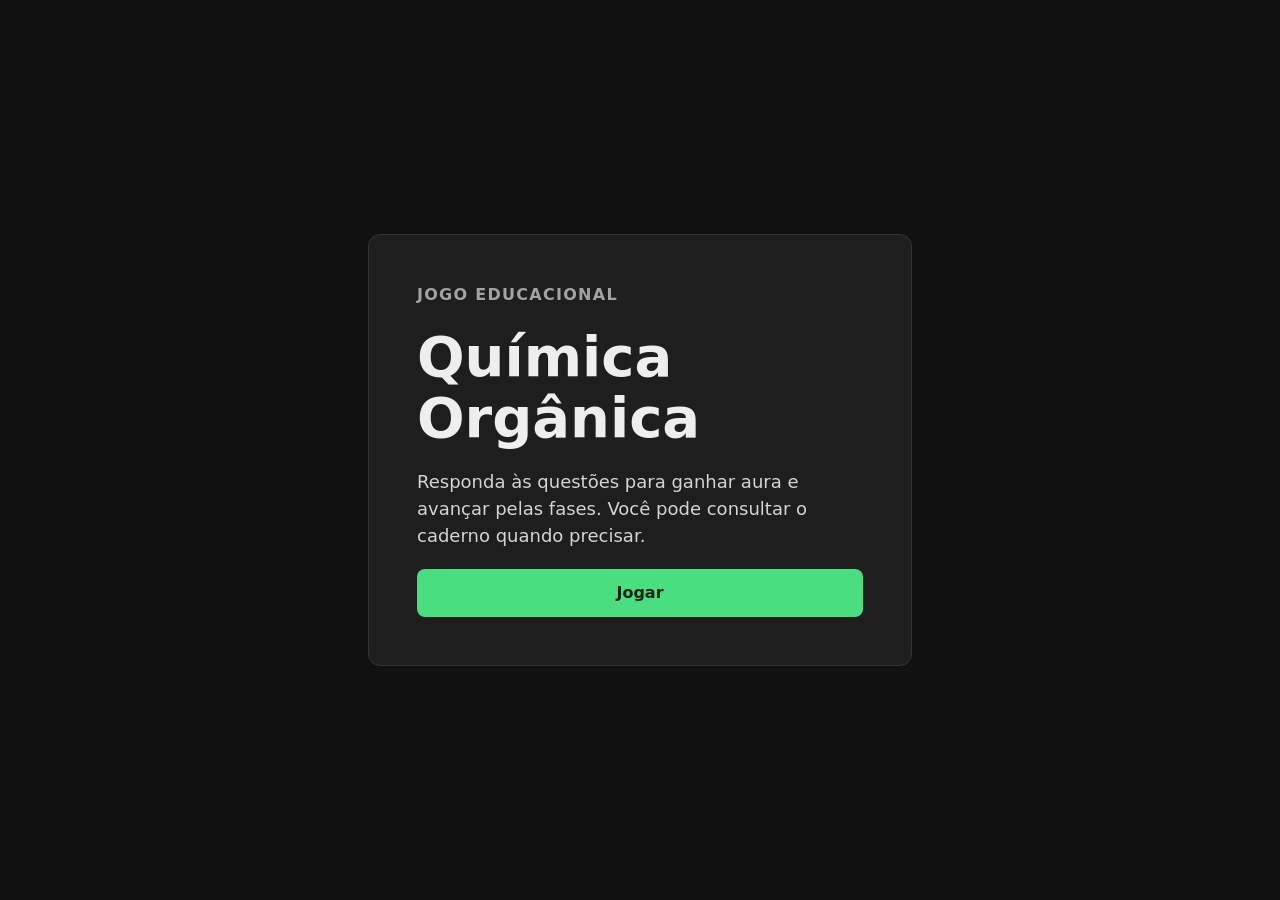
==== index.html @ e0b1f420 "base do jogo concluida" ====
<!doctype html>
<html lang="pt-BR">
  <head>
    <meta charset="UTF-8" />
    <meta name="viewport" content="width=device-width, initial-scale=1, viewport-fit=cover" />
    <meta name="theme-color" content="#111111" />
    <title>Química Orgânica</title>
    <link rel="icon" href="data:," />
    <link rel="stylesheet" href="css/reset.css" />
    <link rel="stylesheet" href="css/base.css" />
    <link rel="stylesheet" href="css/game.css" />
    <link rel="stylesheet" href="css/responsive.css" />
  </head>
  <body>
    <main id="app" class="app-shell">
      <section class="start-card" aria-labelledby="app-title">
        <p class="eyebrow">Jogo educacional</p>
        <h1 id="app-title">Química Orgânica</h1>
        <p class="status" role="status">Carregando</p>
        <button class="button button-primary" type="button" data-action="start">
          Iniciar
        </button>
      </section>
    </main>
    <script type="module" src="js/main.js"></script>
  </body>
</html>
---- css/base.css ----
:root {
  color-scheme: dark;
  font-family: Inter, ui-sans-serif, system-ui, -apple-system, BlinkMacSystemFont, "Segoe UI", sans-serif;
  font-size: 16px;
  line-height: 1.5;
  background: #111111;
  color: #eeeeee;
}

body {
  min-width: 320px;
  min-height: 100vh;
  min-height: 100dvh;
  background: #111111;
}

button,
input {
  min-height: 44px;
}

input {
  font-size: 16px;
}

button {
  cursor: pointer;
  touch-action: manipulation;
}

button:focus-visible {
  outline: 3px solid #4ade80;
  outline-offset: 3px;
}

#app {
  width: 100%;
  min-width: 0;
  overflow-wrap: anywhere;
}
---- css/game.css ----
.app-shell {
  display: grid;
  width: 100%;
  min-width: 320px;
  min-height: 100vh;
  min-height: 100dvh;
  place-items: center;
  padding: max(1.5rem, env(safe-area-inset-top)) max(1rem, env(safe-area-inset-right)) max(1.5rem, env(safe-area-inset-bottom)) max(1rem, env(safe-area-inset-left));
  overflow-wrap: anywhere;
}

.start-card {
  display: grid;
  width: min(100%, 34rem);
  min-width: 0;
  gap: 1.25rem;
  padding: clamp(1.5rem, 6vw, 3rem);
  background: #1e1e1e;
  border: 1px solid #333333;
  border-radius: 0.75rem;
}

.eyebrow {
  color: #a3a3a3;
  font-size: clamp(0.875rem, 2vw, 1rem);
  font-weight: 600;
  letter-spacing: 0.08em;
  text-transform: uppercase;
}

h1 {
  font-size: clamp(2rem, 9vw, 3.5rem);
  line-height: 1.08;
}

.status {
  color: #d4d4d4;
  font-size: clamp(1rem, 3vw, 1.125rem);
}

.button {
  width: 100%;
  padding: 0.75rem 1rem;
  border-radius: 0.5rem;
  font-size: 1rem;
  font-weight: 700;
}

.button-primary {
  background: #4ade80;
  color: #102215;
}

.button-primary:hover {
  background: #86efac;
}

.button-primary:active {
  background: #22c55e;
}

.app-shell { opacity: 1; transition: opacity 150ms ease; }
.app-shell.is-transitioning { opacity: 0; }
.button-secondary { background: #343434; color: #eeeeee; }
.phase-summary { display: grid; gap: 0.75rem; margin: 0; }
.phase-summary div, .panel { padding: 1rem; background: #282828; border-radius: 0.5rem; }
.phase-summary dt { color: #a3a3a3; font-size: 0.875rem; }
.phase-summary dd { margin: 0.25rem 0 0; font-weight: 700; }
.game-header, .button-row { display: flex; gap: 0.75rem; align-items: center; justify-content: space-between; }
.timer { font-weight: 700; }
.game-grid { display: grid; gap: 0.75rem; }
.panel h2 { margin: 0; font-size: 1rem; }
.panel p { margin: 0.5rem 0 0; color: #d4d4d4; }
.button-row .button { flex: 1; }
.result-pass { color: #4ade80; }
.result-fail { color: #f87171; }
.result-card { width: min(100%, 38rem); }
.result-comparison { display: grid; gap: 0.625rem; }
.result-comparison p { margin: 0; }
.result-aura-values { display: flex; flex-wrap: wrap; justify-content: space-between; gap: 0.5rem 1rem; color: #d4d4d4; font-size: 0.875rem; }
.aura-meter { position: relative; height: 1rem; overflow: hidden; border: 1px solid #525252; border-radius: 999px; background: #111111; }
.aura-meter-fill { display: block; height: 100%; border-radius: inherit; background: #4ade80; transition: width 250ms ease; }
.aura-meter-fill.is-failing { background: #f87171; }
.aura-meter-cutoff { position: absolute; top: -0.25rem; bottom: -0.25rem; width: 3px; background: #eeeeee; box-shadow: 0 0 0 1px #111111; }
.result-breakdown { display: grid; gap: 0.625rem; margin: 0; }
.result-breakdown div { display: flex; min-width: 0; align-items: baseline; justify-content: space-between; gap: 1rem; padding-bottom: 0.5rem; border-bottom: 1px solid #383838; }
.result-breakdown dt { color: #d4d4d4; }
.result-breakdown dd { margin: 0; font-weight: 700; text-align: right; font-variant-numeric: tabular-nums; }
.result-breakdown .result-total { padding-top: 0.5rem; border-bottom: 0; font-size: 1.125rem; }
.aura-equation { margin: 0; padding: 0.75rem 1rem; border-radius: 0.5rem; background: #282828; color: #d4d4d4; text-align: center; font-family: ui-monospace, SFMono-Regular, Menlo, Monaco, Consolas, monospace; font-variant-numeric: tabular-nums; }
.debug-controls { position: fixed; top: max(0.75rem, env(safe-area-inset-top)); right: max(0.75rem, env(safe-area-inset-right)); z-index: 20; display: grid; gap: 0.75rem; width: min(22rem, calc(100vw - 1.5rem)); max-height: min(80vh, 36rem); max-height: min(80dvh, 36rem); padding: 1rem; overflow: auto; background: #1e1e1e; border: 1px solid #555; border-radius: 0.5rem; box-shadow: 0 0.75rem 2rem rgb(0 0 0 / 45%); }
.debug-controls[hidden] { display: none; }
.debug-controls h2 { margin: 0; font-size: 1rem; }
.debug-values { display: grid; gap: 0.5rem; margin: 0; }
.debug-values div { display: grid; gap: 0.125rem; min-width: 0; }
.debug-values dt { color: #a3a3a3; font-size: 0.75rem; }
.debug-values dd { min-width: 0; margin: 0; overflow-wrap: anywhere; font-family: ui-monospace, SFMono-Regular, Menlo, Monaco, Consolas, monospace; font-size: 0.875rem; }
.debug-actions { display: grid; gap: 0.5rem; }
.debug-controls button { min-height: 44px; padding: 0.5rem 0.75rem; background: #343434; border-radius: 0.25rem; color: #eee; font-size: 0.875rem; text-align: left; }
.debug-controls button:hover { background: #4a4a4a; }

.briefing-card {
  width: min(100%, 30rem);
  gap: clamp(1.25rem, 4vw, 2rem);
}

.briefing-phase {
  font-size: clamp(2.5rem, 10vw, 4.5rem);
}

.briefing-phase span {
  color: #a3a3a3;
  font-size: 0.45em;
  font-weight: 500;
}

.briefing-topic {
  color: #eeeeee;
  font-size: clamp(1.25rem, 4vw, 1.75rem);
  font-weight: 600;
}

.briefing-instructions {
  color: #d4d4d4;
  font-size: 0.9375rem;
}

.briefing-meta {
  display: grid;
  gap: 0.875rem;
  margin: 0;
  color: #d4d4d4;
  font-size: 0.875rem;
}

.briefing-meta div {
  display: flex;
  justify-content: space-between;
  gap: 1rem;
  padding-top: 0.875rem;
  border-top: 1px solid #383838;
}

.briefing-meta dt {
  color: #a3a3a3;
}

.briefing-meta dd {
  margin: 0;
  font-weight: 700;
  text-align: right;
}

.game-body {
  overflow: hidden;
}

.app-shell.game-active {
  display: block;
  width: 100%;
  min-height: 0;
  padding: 0;
}

.game-shell {
  position: relative;
  display: grid;
  grid-template-rows: auto minmax(0, 1fr) auto;
  width: 100%;
  min-width: 0;
  min-height: 0;
  height: 100vh;
  height: 100dvh;
  height: min(100dvh, var(--game-viewport-height, 100vh));
  overflow: hidden;
  background: #111111;
}

.game-hud {
  position: relative;
  z-index: 1;
  display: flex;
  align-items: center;
  justify-content: space-between;
  min-height: 3.5rem;
  padding: max(0.75rem, env(safe-area-inset-top)) max(1rem, env(safe-area-inset-right)) 0.75rem max(1rem, env(safe-area-inset-left));
  background: #1e1e1e;
  border-bottom: 1px solid #333333;
}

.hud-value {
  display: flex;
  min-width: 0;
  gap: 0.5rem;
  margin: 0;
  color: #a3a3a3;
  font-size: 0.875rem;
}

.hud-value output {
  min-width: 4ch;
  color: #eeeeee;
  font-family: ui-monospace, SFMono-Regular, Menlo, Monaco, Consolas, monospace;
  font-variant-numeric: tabular-nums;
  display: inline-block;
  font-weight: 700;
}

.question-area {
  min-height: 0;
  min-width: 0;
  overflow: auto;
  padding: clamp(1rem, 4vw, 2.5rem);
  overscroll-behavior: contain;
}

.question-placeholder {
  margin: 0;
  color: #737373;
}

.notebook-panel {
  position: absolute;
  right: max(1rem, env(safe-area-inset-right));
  bottom: calc(4.75rem + env(safe-area-inset-bottom));
  left: max(1rem, env(safe-area-inset-left));
  z-index: 2;
  min-width: 0;
  padding: 1rem;
  background: #282828;
  border: 1px solid #444444;
  border-radius: 0.5rem;
}

.notebook-panel p {
  margin: 0;
}

.game-footer {
  position: relative;
  z-index: 3;
  display: grid;
  grid-template-columns: minmax(44px, auto) minmax(0, 1fr) minmax(44px, auto);
  gap: 0.5rem;
  padding: 0.625rem max(0.75rem, env(safe-area-inset-right)) calc(0.625rem + env(safe-area-inset-bottom)) max(0.75rem, env(safe-area-inset-left));
  background: #1e1e1e;
  border-top: 1px solid #333333;
}

.game-footer input,
.game-footer button {
  min-height: 44px;
  min-width: 0;
  border-radius: 0.5rem;
}

.game-footer input {
  min-width: 0;
  padding: 0.625rem 0.75rem;
  border: 1px solid #4a4a4a;
  background: #111111;
  color: #eeeeee;
  font-size: 16px;
}

.game-footer input:focus {
  border-color: #4ade80;
  outline: 2px solid #4ade80;
  outline-offset: -1px;
}

.game-footer button {
  padding: 0.625rem 0.75rem;
  color: #eeeeee;
  font-weight: 700;
}

.notebook-button { background: #343434; white-space: nowrap; }
.send-button { background: #4ade80; color: #102215 !important; white-space: nowrap; }

.sr-only {
  position: absolute;
  width: 1px;
  height: 1px;
  padding: 0;
  margin: -1px;
  overflow: hidden;
  clip: rect(0, 0, 0, 0);
  white-space: nowrap;
  border: 0;
}

.question-text {
  width: min(100%, 48rem);
  min-width: 0;
  max-width: 48rem;
  overflow-wrap: anywhere;
  padding: clamp(1rem, 3vw, 1.5rem);
  border: 2px solid #333333;
  border-radius: 0.75rem;
  background: #1e1e1e;
  font-size: clamp(1.125rem, 3vw, 1.5rem);
  transition: border-color 120ms ease;
}

.question-text.is-correct { border-color: #4ade80; }
.question-text.is-incorrect { border-color: #f87171; }
.answer-feedback { min-height: 1.5rem; margin: 0.75rem 0 0; color: #eeeeee; }
.game-footer button:disabled, .game-footer input:disabled { cursor: default; opacity: 0.65; }

.game-body { overflow-x: hidden; }
.game-hud { z-index: 4; }
.game-footer { z-index: 4; }
.notebook-backdrop {
  position: absolute;
  inset: 0;
  z-index: 1;
  min-height: 0;
  padding: 0;
  background: rgb(0 0 0 / 55%);
  border-radius: 0;
}
.notebook-panel {
  top: 0;
  right: 0;
  bottom: 0;
  left: auto;
  z-index: 2;
  display: grid;
  grid-template-rows: auto minmax(0, 1fr);
  width: 45vw;
  max-width: calc(100% - 2rem);
  padding: 0;
  overflow: auto;
  border: 0;
  border-left: 1px solid #444444;
  border-radius: 0;
  background: #1e1e1e;
  box-shadow: -0.75rem 0 2rem rgb(0 0 0 / 30%);
  animation: notebook-slide-right 180ms ease-out;
}
.notebook-panel[hidden], .notebook-backdrop[hidden] { display: none; }
.notebook-close {
  min-height: 52px;
  padding: 0.75rem 1rem;
  background: #343434;
  border-bottom: 1px solid #444444;
  color: #eeeeee;
  font-weight: 700;
  text-align: left;
}
.notebook-content { padding: clamp(1rem, 3vw, 2rem); }
.notebook-content h2 { margin: 0 0 1rem; font-size: clamp(1.25rem, 3vw, 1.75rem); }
.notebook-content p { margin: 0 0 1rem; color: #d4d4d4; }
@keyframes notebook-slide-right { from { transform: translateX(100%); } to { transform: translateX(0); } }

.game-hud.is-time-warning .hud-value:first-child output {
  color: #f87171;
  animation: timer-warning-pulse 900ms ease-in-out infinite;
}

.hud-value.aura-gain output { animation: aura-gain-pulse 420ms ease-out; }
.hud-value.aura-loss output { animation: aura-loss-pulse 420ms ease-out; }

@keyframes timer-warning-pulse {
  50% { opacity: 0.45; }
}

@keyframes aura-gain-pulse {
  50% { color: #4ade80; transform: scale(1.18); }
}

@keyframes aura-loss-pulse {
  50% { color: #f87171; transform: scale(0.86); }
}
---- css/responsive.css ----
@media (max-width: 359px) {
  .app-shell {
    padding-inline: 0.75rem;
  }

  .start-card {
    gap: 1rem;
    padding: 1.25rem;
  }
}

@media (max-width: 359px) {
  .button-row { flex-direction: column; }
  .button-row .button { width: 100%; }
}

@media (max-width: 599px) {
  .app-shell:has(.briefing-card) {
    align-items: start;
    padding-top: max(1.5rem, env(safe-area-inset-top));
    padding-bottom: calc(5.75rem + env(safe-area-inset-bottom));
  }

  .briefing-card {
    width: min(100%, 30rem);
  }

  .briefing-start {
    position: fixed;
    right: max(1rem, env(safe-area-inset-right));
    bottom: max(1rem, env(safe-area-inset-bottom));
    left: max(1rem, env(safe-area-inset-left));
    width: auto;
  }
}

@media (max-width: 599px) {
  .game-footer {
    gap: 0.375rem;
    padding-top: 0.5rem;
  }
}

@media (max-width: 359px) {
  .game-footer {
    grid-template-columns: minmax(44px, auto) minmax(0, 1fr) minmax(44px, auto);
    gap: 0.25rem;
    padding-right: max(0.5rem, env(safe-area-inset-right));
    padding-left: max(0.5rem, env(safe-area-inset-left));
  }

  .game-footer button {
    padding-inline: 0.5rem;
  }
}

@media (max-width: 900px) and (max-height: 600px) and (orientation: landscape) {
  .game-hud {
    min-height: 0;
    padding-top: max(0.25rem, env(safe-area-inset-top));
    padding-bottom: 0.25rem;
  }

  .hud-value {
    font-size: 0.75rem;
  }

  .game-footer {
    padding-top: 0.25rem;
    padding-bottom: calc(0.25rem + env(safe-area-inset-bottom));
  }

  .question-area {
    padding: 0.5rem max(0.75rem, env(safe-area-inset-right)) 0.5rem max(0.75rem, env(safe-area-inset-left));
  }

  .question-text {
    padding: 0.75rem;
    font-size: clamp(1rem, 2.5vw, 1.25rem);
  }
}

@media (max-width: 599px) {
  .notebook-panel {
    top: auto;
    right: 0;
    bottom: 0;
    left: 0;
    width: 100%;
    max-width: none;
    height: min(85%, 44rem);
    padding-bottom: env(safe-area-inset-bottom);
    border-top: 1px solid #444444;
    border-left: 0;
    border-radius: 0.75rem 0.75rem 0 0;
    animation: notebook-slide-up 180ms ease-out;
  }

  @keyframes notebook-slide-up { from { transform: translateY(100%); } to { transform: translateY(0); } }
}
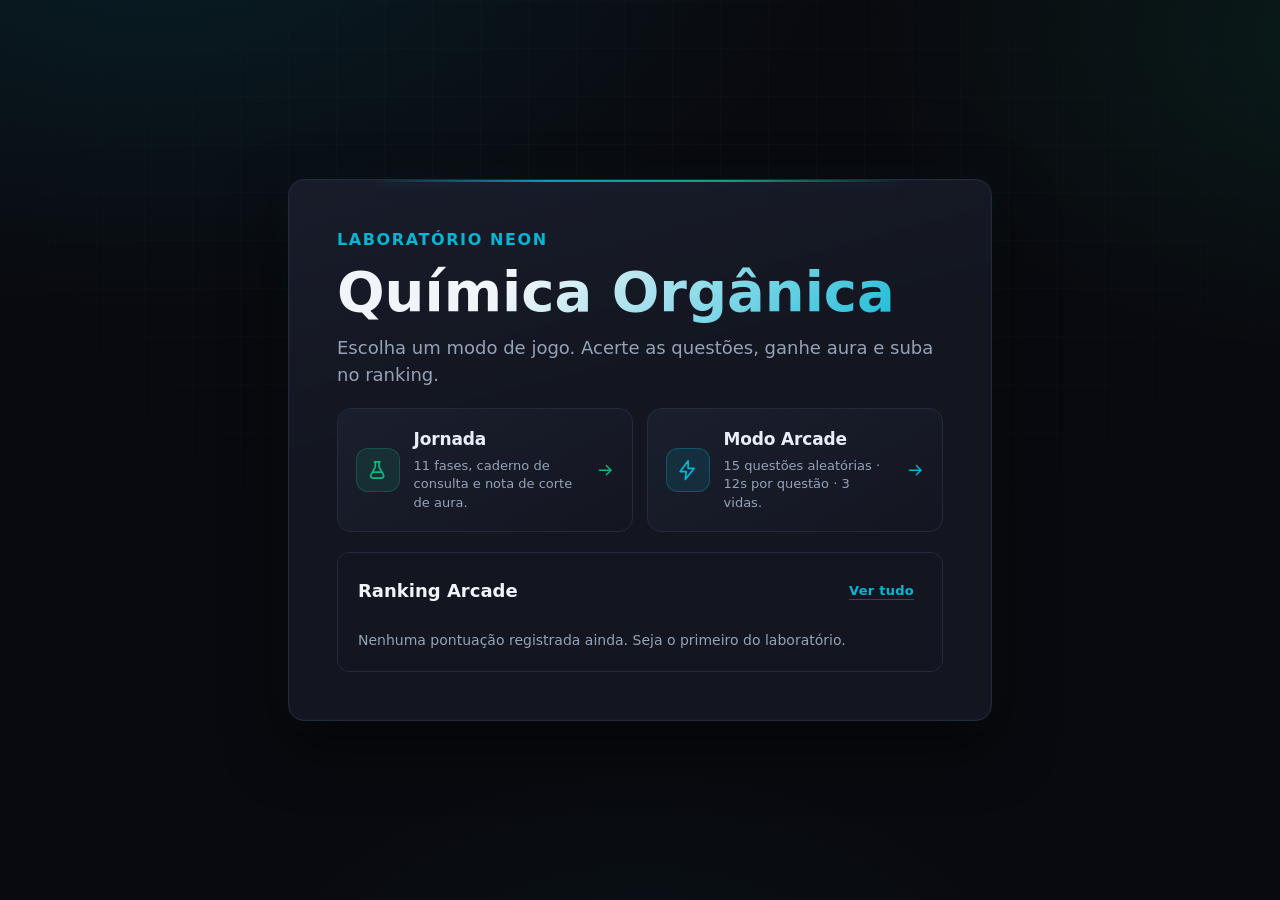
==== commit 0f605f52: "Adiciona Modo Arcade, ranking e novo visual Neon Lab" ====
--- a/index.html
+++ b/index.html
@@ -3,7 +3,8 @@
   <head>
     <meta charset="UTF-8" />
     <meta name="viewport" content="width=device-width, initial-scale=1, viewport-fit=cover" />
-    <meta name="theme-color" content="#111111" />
+    <meta name="theme-color" content="#090a0f" />
+    <meta name="description" content="Jogo educacional de Química Orgânica com jornada em 11 fases e modo arcade com ranking local." />
     <title>Química Orgânica</title>
     <link rel="icon" href="data:," />
     <link rel="stylesheet" href="css/reset.css" />
--- a/css/base.css
+++ b/css/base.css
@@ -1,17 +1,67 @@
 :root {
   color-scheme: dark;
-  font-family: Inter, ui-sans-serif, system-ui, -apple-system, BlinkMacSystemFont, "Segoe UI", sans-serif;
+  --bg-main: #090a0f;
+  --bg-deep: #06070b;
+  --bg-card: #131620;
+  --bg-card-raised: #1a1f2e;
+  --bg-card-hover: #232a3f;
+  --bg-input: #0d1018;
+  --border-color: #232a3d;
+  --border-strong: #313b59;
+  --text: #e8eef7;
+  --text-muted: #94a3b8;
+  --text-dim: #64748b;
+  --primary: #10b981;
+  --primary-hover: #34d399;
+  --primary-soft: rgba(16, 185, 129, 0.12);
+  --primary-glow: rgba(16, 185, 129, 0.28);
+  --accent-cyan: #06b6d4;
+  --accent-cyan-soft: rgba(6, 182, 212, 0.12);
+  --accent-cyan-glow: rgba(6, 182, 212, 0.3);
+  --danger: #f43f5e;
+  --danger-soft: rgba(244, 63, 94, 0.12);
+  --warning: #fbbf24;
+  --font-sans: Inter, "Segoe UI", ui-sans-serif, system-ui, -apple-system, BlinkMacSystemFont, sans-serif;
+  --font-mono: "JetBrains Mono", "Cascadia Code", ui-monospace, SFMono-Regular, Menlo, Consolas, monospace;
+
+  font-family: var(--font-sans);
   font-size: 16px;
   line-height: 1.5;
-  background: #111111;
-  color: #eeeeee;
+  background: var(--bg-main);
+  color: var(--text);
+  -webkit-font-smoothing: antialiased;
+  -moz-osx-font-smoothing: grayscale;
 }
 
 body {
   min-width: 320px;
   min-height: 100vh;
   min-height: 100dvh;
-  background: #111111;
+  background:
+    radial-gradient(1100px 620px at 12% -8%, rgba(6, 182, 212, 0.11), transparent 62%),
+    radial-gradient(900px 560px at 108% 4%, rgba(16, 185, 129, 0.1), transparent 58%),
+    radial-gradient(700px 500px at 50% 118%, rgba(6, 182, 212, 0.06), transparent 60%),
+    var(--bg-main);
+  color: var(--text);
+}
+
+body::before {
+  content: "";
+  position: fixed;
+  inset: 0;
+  z-index: 0;
+  pointer-events: none;
+  background-image:
+    linear-gradient(rgba(148, 163, 184, 0.035) 1px, transparent 1px),
+    linear-gradient(90deg, rgba(148, 163, 184, 0.035) 1px, transparent 1px);
+  background-size: 48px 48px;
+  mask-image: radial-gradient(ellipse 90% 70% at 50% 30%, #000 20%, transparent 78%);
+  -webkit-mask-image: radial-gradient(ellipse 90% 70% at 50% 30%, #000 20%, transparent 78%);
+}
+
+::selection {
+  background: rgba(16, 185, 129, 0.35);
+  color: #f8fafc;
 }
 
 button,
@@ -19,8 +69,14 @@
   min-height: 44px;
 }
 
+button {
+  background: transparent;
+  color: inherit;
+}
+
 input {
   font-size: 16px;
+  caret-color: var(--primary);
 }
 
 button {
@@ -28,13 +84,39 @@
   touch-action: manipulation;
 }
 
-button:focus-visible {
-  outline: 3px solid #4ade80;
+button:focus-visible,
+input:focus-visible {
+  outline: 3px solid var(--accent-cyan);
   outline-offset: 3px;
 }
 
+button:disabled {
+  cursor: not-allowed;
+}
+
 #app {
+  position: relative;
+  z-index: 1;
   width: 100%;
   min-width: 0;
   overflow-wrap: anywhere;
 }
+
+::-webkit-scrollbar {
+  width: 10px;
+  height: 10px;
+}
+
+::-webkit-scrollbar-track {
+  background: var(--bg-deep);
+}
+
+::-webkit-scrollbar-thumb {
+  background: #2a3248;
+  border: 2px solid var(--bg-deep);
+  border-radius: 999px;
+}
+
+::-webkit-scrollbar-thumb:hover {
+  background: #3a4566;
+}
--- a/css/game.css
+++ b/css/game.css
@@ -10,118 +10,174 @@
 }
 
 .start-card {
-  display: grid;
-  width: min(100%, 34rem);
+  position: relative;
+  display: grid;
+  width: min(100%, 36rem);
   min-width: 0;
   gap: 1.25rem;
   padding: clamp(1.5rem, 6vw, 3rem);
-  background: #1e1e1e;
-  border: 1px solid #333333;
-  border-radius: 0.75rem;
+  overflow: hidden;
+  background:
+    linear-gradient(165deg, rgba(26, 31, 46, 0.72), rgba(19, 22, 32, 0.96) 42%),
+    var(--bg-card);
+  border: 1px solid var(--border-color);
+  border-radius: 1rem;
+  box-shadow:
+    0 24px 60px rgba(0, 0, 0, 0.55),
+    0 0 0 1px rgba(148, 163, 184, 0.03) inset,
+    0 0 32px rgba(6, 182, 212, 0.06);
+}
+
+.start-card::before {
+  content: "";
+  position: absolute;
+  top: 0;
+  right: 12%;
+  left: 12%;
+  height: 2px;
+  background: linear-gradient(90deg, transparent, var(--accent-cyan), var(--primary), transparent);
+  box-shadow: 0 0 18px var(--accent-cyan-glow);
+  opacity: 0.85;
 }
 
 .eyebrow {
-  color: #a3a3a3;
+  color: var(--accent-cyan);
   font-size: clamp(0.875rem, 2vw, 1rem);
   font-weight: 600;
-  letter-spacing: 0.08em;
+  letter-spacing: 0.1em;
   text-transform: uppercase;
 }
 
 h1 {
   font-size: clamp(2rem, 9vw, 3.5rem);
   line-height: 1.08;
+  background: linear-gradient(135deg, #f1f5f9 30%, var(--accent-cyan) 100%);
+  -webkit-background-clip: text;
+  -webkit-text-fill-color: transparent;
 }
 
 .status {
-  color: #d4d4d4;
+  color: #94a3b8;
   font-size: clamp(1rem, 3vw, 1.125rem);
 }
 
 .button {
   width: 100%;
-  padding: 0.75rem 1rem;
-  border-radius: 0.5rem;
+  padding: 0.875rem 1rem;
+  border-radius: 0.625rem;
   font-size: 1rem;
   font-weight: 700;
+  transition: all 200ms ease;
 }
 
 .button-primary {
-  background: #4ade80;
-  color: #102215;
+  background: var(--primary);
+  color: #042f1e;
+  box-shadow: 0 0 15px var(--primary-glow);
 }
 
 .button-primary:hover {
-  background: #86efac;
+  background: var(--primary-hover);
+  box-shadow: 0 0 25px rgba(16, 185, 129, 0.4);
+  transform: translateY(-1px);
 }
 
 .button-primary:active {
-  background: #22c55e;
+  background: #059669;
+  transform: translateY(0);
+}
+
+.button:disabled {
+  opacity: 0.55;
+  box-shadow: none;
+  transform: none;
+  cursor: not-allowed;
 }
 
 .app-shell { opacity: 1; transition: opacity 150ms ease; }
 .app-shell.is-transitioning { opacity: 0; }
-.button-secondary { background: #343434; color: #eeeeee; }
+
+.button-secondary { 
+  background: var(--bg-card-raised); 
+  color: #f1f5f9; 
+  border: 1px solid var(--border-color);
+}
+.button-secondary:hover {
+  background: var(--bg-card-hover);
+  border-color: var(--border-strong);
+}
+
 .phase-summary { display: grid; gap: 0.75rem; margin: 0; }
-.phase-summary div, .panel { padding: 1rem; background: #282828; border-radius: 0.5rem; }
-.phase-summary dt { color: #a3a3a3; font-size: 0.875rem; }
-.phase-summary dd { margin: 0.25rem 0 0; font-weight: 700; }
+.phase-summary div, .panel { padding: 1.25rem; background: var(--bg-card); border: 1px solid var(--border-color); border-radius: 0.75rem; }
+.phase-summary dt { color: var(--accent-cyan); font-size: 0.875rem; font-weight: 600; }
+.phase-summary dd { margin: 0.35rem 0 0; font-weight: 700; font-size: 1.125rem; }
+
 .game-header, .button-row { display: flex; gap: 0.75rem; align-items: center; justify-content: space-between; }
-.timer { font-weight: 700; }
+.timer { font-weight: 700; font-family: ui-monospace, monospace; color: var(--accent-cyan); }
 .game-grid { display: grid; gap: 0.75rem; }
-.panel h2 { margin: 0; font-size: 1rem; }
-.panel p { margin: 0.5rem 0 0; color: #d4d4d4; }
+.panel h2 { margin: 0; font-size: 1.125rem; color: #f1f5f9; }
+.panel p { margin: 0.5rem 0 0; color: #94a3b8; }
 .button-row .button { flex: 1; }
-.result-pass { color: #4ade80; }
-.result-fail { color: #f87171; }
+
+.result-pass { color: var(--primary); text-shadow: 0 0 10px var(--primary-glow); }
+.result-fail { color: #f43f5e; }
 .result-card { width: min(100%, 38rem); }
 .result-comparison { display: grid; gap: 0.625rem; }
 .result-comparison p { margin: 0; }
-.result-aura-values { display: flex; flex-wrap: wrap; justify-content: space-between; gap: 0.5rem 1rem; color: #d4d4d4; font-size: 0.875rem; }
-.aura-meter { position: relative; height: 1rem; overflow: hidden; border: 1px solid #525252; border-radius: 999px; background: #111111; }
-.aura-meter-fill { display: block; height: 100%; border-radius: inherit; background: #4ade80; transition: width 250ms ease; }
-.aura-meter-fill.is-failing { background: #f87171; }
-.aura-meter-cutoff { position: absolute; top: -0.25rem; bottom: -0.25rem; width: 3px; background: #eeeeee; box-shadow: 0 0 0 1px #111111; }
+
+.result-aura-values { display: flex; flex-wrap: wrap; justify-content: space-between; gap: 0.5rem 1rem; color: #94a3b8; font-size: 0.875rem; }
+.aura-meter { position: relative; height: 1.25rem; overflow: hidden; border: 1px solid var(--border-color); border-radius: 999px; background: #090a0f; }
+.aura-meter-fill { display: block; height: 100%; border-radius: inherit; background: var(--primary); box-shadow: 0 0 10px var(--primary-glow); transition: width 250ms ease; }
+.aura-meter-fill.is-failing { background: #f43f5e; box-shadow: 0 0 10px rgba(244, 63, 94, 0.3); }
+.aura-meter-cutoff { position: absolute; top: -0.25rem; bottom: -0.25rem; width: 3px; background: #f1f5f9; box-shadow: 0 0 0 1px #090a0f; }
+
 .result-breakdown { display: grid; gap: 0.625rem; margin: 0; }
-.result-breakdown div { display: flex; min-width: 0; align-items: baseline; justify-content: space-between; gap: 1rem; padding-bottom: 0.5rem; border-bottom: 1px solid #383838; }
-.result-breakdown dt { color: #d4d4d4; }
-.result-breakdown dd { margin: 0; font-weight: 700; text-align: right; font-variant-numeric: tabular-nums; }
-.result-breakdown .result-total { padding-top: 0.5rem; border-bottom: 0; font-size: 1.125rem; }
-.aura-equation { margin: 0; padding: 0.75rem 1rem; border-radius: 0.5rem; background: #282828; color: #d4d4d4; text-align: center; font-family: ui-monospace, SFMono-Regular, Menlo, Monaco, Consolas, monospace; font-variant-numeric: tabular-nums; }
-.debug-controls { position: fixed; top: max(0.75rem, env(safe-area-inset-top)); right: max(0.75rem, env(safe-area-inset-right)); z-index: 20; display: grid; gap: 0.75rem; width: min(22rem, calc(100vw - 1.5rem)); max-height: min(80vh, 36rem); max-height: min(80dvh, 36rem); padding: 1rem; overflow: auto; background: #1e1e1e; border: 1px solid #555; border-radius: 0.5rem; box-shadow: 0 0.75rem 2rem rgb(0 0 0 / 45%); }
+.result-breakdown div { display: flex; min-width: 0; align-items: baseline; justify-content: space-between; gap: 1rem; padding-bottom: 0.625rem; border-bottom: 1px solid var(--border-color); }
+.result-breakdown dt { color: #94a3b8; }
+.result-breakdown dd { margin: 0; font-weight: 700; text-align: right; font-variant-numeric: tabular-nums; color: #f1f5f9; }
+.result-breakdown .result-total { padding-top: 0.75rem; border-bottom: 0; font-size: 1.25rem; color: var(--primary); }
+
+.aura-equation { margin: 0; padding: 1rem; border-radius: 0.625rem; background: #090a0f; border: 1px solid var(--border-color); color: var(--accent-cyan); text-align: center; font-family: ui-monospace, monospace; font-size: 0.9375rem; font-variant-numeric: tabular-nums; }
+
+.debug-controls { position: fixed; top: max(0.75rem, env(safe-area-inset-top)); right: max(0.75rem, env(safe-area-inset-right)); z-index: 20; display: grid; gap: 0.75rem; width: min(22rem, calc(100vw - 1.5rem)); max-height: min(80vh, 36rem); padding: 1rem; overflow: auto; background: var(--bg-card); border: 1px solid var(--border-color); border-radius: 0.75rem; box-shadow: 0 1rem 30px rgba(0, 0, 0, 0.6); }
 .debug-controls[hidden] { display: none; }
-.debug-controls h2 { margin: 0; font-size: 1rem; }
+.debug-controls h2 { margin: 0; font-size: 1rem; color: #f1f5f9; }
 .debug-values { display: grid; gap: 0.5rem; margin: 0; }
 .debug-values div { display: grid; gap: 0.125rem; min-width: 0; }
-.debug-values dt { color: #a3a3a3; font-size: 0.75rem; }
-.debug-values dd { min-width: 0; margin: 0; overflow-wrap: anywhere; font-family: ui-monospace, SFMono-Regular, Menlo, Monaco, Consolas, monospace; font-size: 0.875rem; }
+.debug-values dt { color: #94a3b8; font-size: 0.75rem; }
+.debug-values dd { min-width: 0; margin: 0; overflow-wrap: anywhere; font-family: ui-monospace, monospace; font-size: 0.875rem; color: var(--accent-cyan); }
 .debug-actions { display: grid; gap: 0.5rem; }
-.debug-controls button { min-height: 44px; padding: 0.5rem 0.75rem; background: #343434; border-radius: 0.25rem; color: #eee; font-size: 0.875rem; text-align: left; }
-.debug-controls button:hover { background: #4a4a4a; }
+.debug-controls button { min-height: 44px; padding: 0.5rem 0.75rem; background: var(--bg-card-raised); border: 1px solid var(--border-color); border-radius: 0.375rem; color: #f1f5f9; font-size: 0.875rem; text-align: left; }
+.debug-controls button:hover { background: var(--bg-card-hover); }
 
 .briefing-card {
-  width: min(100%, 30rem);
+  width: min(100%, 32rem);
   gap: clamp(1.25rem, 4vw, 2rem);
 }
 
 .briefing-phase {
   font-size: clamp(2.5rem, 10vw, 4.5rem);
+  color: var(--accent-cyan);
+  font-weight: 800;
 }
 
 .briefing-phase span {
-  color: #a3a3a3;
+  color: #94a3b8;
   font-size: 0.45em;
-  font-weight: 500;
+  font-weight: 600;
+  display: block;
+  letter-spacing: 0.05em;
+  text-transform: uppercase;
 }
 
 .briefing-topic {
-  color: #eeeeee;
+  color: #f1f5f9;
   font-size: clamp(1.25rem, 4vw, 1.75rem);
-  font-weight: 600;
+  font-weight: 700;
 }
 
 .briefing-instructions {
-  color: #d4d4d4;
+  color: #94a3b8;
   font-size: 0.9375rem;
 }
 
@@ -129,7 +185,7 @@
   display: grid;
   gap: 0.875rem;
   margin: 0;
-  color: #d4d4d4;
+  color: #94a3b8;
   font-size: 0.875rem;
 }
 
@@ -138,17 +194,18 @@
   justify-content: space-between;
   gap: 1rem;
   padding-top: 0.875rem;
-  border-top: 1px solid #383838;
+  border-top: 1px solid var(--border-color);
 }
 
 .briefing-meta dt {
-  color: #a3a3a3;
+  color: #94a3b8;
 }
 
 .briefing-meta dd {
   margin: 0;
   font-weight: 700;
   text-align: right;
+  color: #f1f5f9;
 }
 
 .game-body {
@@ -165,7 +222,7 @@
 .game-shell {
   position: relative;
   display: grid;
-  grid-template-rows: auto minmax(0, 1fr) auto;
+  grid-template-rows: auto auto minmax(0, 1fr) auto;
   width: 100%;
   min-width: 0;
   min-height: 0;
@@ -173,7 +230,7 @@
   height: 100dvh;
   height: min(100dvh, var(--game-viewport-height, 100vh));
   overflow: hidden;
-  background: #111111;
+  background: var(--bg-main);
 }
 
 .game-hud {
@@ -182,10 +239,10 @@
   display: flex;
   align-items: center;
   justify-content: space-between;
-  min-height: 3.5rem;
-  padding: max(0.75rem, env(safe-area-inset-top)) max(1rem, env(safe-area-inset-right)) 0.75rem max(1rem, env(safe-area-inset-left));
-  background: #1e1e1e;
-  border-bottom: 1px solid #333333;
+  min-height: 4rem;
+  padding: max(0.75rem, env(safe-area-inset-top)) max(1.25rem, env(safe-area-inset-right)) 0.75rem max(1.25rem, env(safe-area-inset-left));
+  background: var(--bg-card);
+  border-bottom: 1px solid var(--border-color);
 }
 
 .hud-value {
@@ -193,14 +250,48 @@
   min-width: 0;
   gap: 0.5rem;
   margin: 0;
-  color: #a3a3a3;
+  color: #94a3b8;
   font-size: 0.875rem;
+  align-items: center;
+}
+
+.hud-lead {
+  display: flex;
+  align-items: center;
+  min-width: 0;
+  gap: 0.5rem;
+}
+
+.hud-back {
+  display: grid;
+  flex: none;
+  place-items: center;
+  width: 2.75rem;
+  height: 2.75rem;
+  min-height: 2.75rem;
+  padding: 0;
+  background: var(--bg-card-raised);
+  border: 1px solid var(--border-color);
+  border-radius: 0.625rem;
+  color: var(--text-muted);
+  transition: background 160ms ease, border-color 160ms ease, color 160ms ease;
+}
+
+.hud-back:hover {
+  background: var(--accent-cyan-soft);
+  border-color: rgba(6, 182, 212, 0.45);
+  color: var(--accent-cyan);
+}
+
+.hud-back .icon {
+  width: 1.15rem;
+  height: 1.15rem;
 }
 
 .hud-value output {
   min-width: 4ch;
-  color: #eeeeee;
-  font-family: ui-monospace, SFMono-Regular, Menlo, Monaco, Consolas, monospace;
+  color: #f1f5f9;
+  font-family: ui-monospace, monospace;
   font-variant-numeric: tabular-nums;
   display: inline-block;
   font-weight: 700;
@@ -216,7 +307,7 @@
 
 .question-placeholder {
   margin: 0;
-  color: #737373;
+  color: #64748b;
 }
 
 .notebook-panel {
@@ -226,10 +317,10 @@
   left: max(1rem, env(safe-area-inset-left));
   z-index: 2;
   min-width: 0;
-  padding: 1rem;
-  background: #282828;
-  border: 1px solid #444444;
-  border-radius: 0.5rem;
+  padding: 1.25rem;
+  background: var(--bg-card);
+  border: 1px solid var(--border-color);
+  border-radius: 0.75rem;
 }
 
 .notebook-panel p {
@@ -241,42 +332,43 @@
   z-index: 3;
   display: grid;
   grid-template-columns: minmax(44px, auto) minmax(0, 1fr) minmax(44px, auto);
-  gap: 0.5rem;
-  padding: 0.625rem max(0.75rem, env(safe-area-inset-right)) calc(0.625rem + env(safe-area-inset-bottom)) max(0.75rem, env(safe-area-inset-left));
-  background: #1e1e1e;
-  border-top: 1px solid #333333;
+  gap: 0.75rem;
+  padding: 0.875rem max(1rem, env(safe-area-inset-right)) calc(0.875rem + env(safe-area-inset-bottom)) max(1rem, env(safe-area-inset-left));
+  background: var(--bg-card);
+  border-top: 1px solid var(--border-color);
 }
 
 .game-footer input,
 .game-footer button {
-  min-height: 44px;
+  min-height: 48px;
   min-width: 0;
-  border-radius: 0.5rem;
+  border-radius: 0.625rem;
 }
 
 .game-footer input {
   min-width: 0;
-  padding: 0.625rem 0.75rem;
-  border: 1px solid #4a4a4a;
-  background: #111111;
-  color: #eeeeee;
+  padding: 0.75rem 1rem;
+  border: 1px solid var(--border-color);
+  background: #090a0f;
+  color: #f1f5f9;
   font-size: 16px;
 }
 
 .game-footer input:focus {
-  border-color: #4ade80;
-  outline: 2px solid #4ade80;
-  outline-offset: -1px;
+  border-color: var(--primary);
+  outline: 2px solid var(--primary-glow);
 }
 
 .game-footer button {
-  padding: 0.625rem 0.75rem;
-  color: #eeeeee;
-  font-weight: 700;
-}
-
-.notebook-button { background: #343434; white-space: nowrap; }
-.send-button { background: #4ade80; color: #102215 !important; white-space: nowrap; }
+  padding: 0.75rem 1rem;
+  color: #f1f5f9;
+  font-weight: 700;
+}
+
+.notebook-button { background: var(--bg-card-raised); border: 1px solid var(--border-color); white-space: nowrap; }
+.notebook-button:hover { background: var(--bg-card-hover); }
+.send-button { background: var(--primary); color: #042f1e !important; white-space: nowrap; box-shadow: 0 0 10px var(--primary-glow); }
+.send-button:hover { background: var(--primary-hover); }
 
 .sr-only {
   position: absolute;
@@ -291,35 +383,38 @@
 }
 
 .question-text {
-  width: min(100%, 48rem);
+  width: min(100%, 50rem);
   min-width: 0;
-  max-width: 48rem;
+  max-width: 50rem;
   overflow-wrap: anywhere;
-  padding: clamp(1rem, 3vw, 1.5rem);
-  border: 2px solid #333333;
-  border-radius: 0.75rem;
-  background: #1e1e1e;
-  font-size: clamp(1.125rem, 3vw, 1.5rem);
+  padding: clamp(1.25rem, 3vw, 2rem);
+  border: 2px solid var(--border-color);
+  border-radius: 1rem;
+  background: var(--bg-card);
+  font-size: clamp(1.125rem, 3vw, 1.375rem);
+  box-shadow: 0 8px 24px rgba(0, 0, 0, 0.3);
   transition: border-color 120ms ease;
 }
 
-.question-text.is-correct { border-color: #4ade80; }
-.question-text.is-incorrect { border-color: #f87171; }
-.answer-feedback { min-height: 1.5rem; margin: 0.75rem 0 0; color: #eeeeee; }
-.game-footer button:disabled, .game-footer input:disabled { cursor: default; opacity: 0.65; }
-
-.game-body { overflow-x: hidden; }
+.question-text.is-correct { border-color: var(--primary); box-shadow: 0 0 20px var(--primary-glow); }
+.question-text.is-incorrect { border-color: #f43f5e; box-shadow: 0 0 20px rgba(244, 63, 94, 0.25); }
+.answer-feedback { min-height: 1.5rem; margin: 1rem 0 0; color: #f1f5f9; font-weight: 600; }
+.game-footer button:disabled, .game-footer input:disabled { cursor: default; opacity: 0.5; }
+
 .game-hud { z-index: 4; }
 .game-footer { z-index: 4; }
+
 .notebook-backdrop {
   position: absolute;
   inset: 0;
   z-index: 1;
   min-height: 0;
   padding: 0;
-  background: rgb(0 0 0 / 55%);
+  background: rgba(9, 10, 15, 0.75);
+  backdrop-filter: blur(4px);
   border-radius: 0;
 }
+
 .notebook-panel {
   top: 0;
   right: 0;
@@ -333,29 +428,34 @@
   padding: 0;
   overflow: auto;
   border: 0;
-  border-left: 1px solid #444444;
+  border-left: 1px solid var(--border-color);
   border-radius: 0;
-  background: #1e1e1e;
-  box-shadow: -0.75rem 0 2rem rgb(0 0 0 / 30%);
+  background: var(--bg-card);
+  box-shadow: -1rem 0 30px rgba(0, 0, 0, 0.5);
   animation: notebook-slide-right 180ms ease-out;
 }
+
 .notebook-panel[hidden], .notebook-backdrop[hidden] { display: none; }
+
 .notebook-close {
-  min-height: 52px;
-  padding: 0.75rem 1rem;
-  background: #343434;
-  border-bottom: 1px solid #444444;
-  color: #eeeeee;
+  min-height: 56px;
+  padding: 1rem 1.25rem;
+  background: var(--bg-card-raised);
+  border-bottom: 1px solid var(--border-color);
+  color: #f1f5f9;
   font-weight: 700;
   text-align: left;
 }
-.notebook-content { padding: clamp(1rem, 3vw, 2rem); }
-.notebook-content h2 { margin: 0 0 1rem; font-size: clamp(1.25rem, 3vw, 1.75rem); }
-.notebook-content p { margin: 0 0 1rem; color: #d4d4d4; }
+.notebook-close:hover { background: var(--bg-card-hover); }
+
+.notebook-content { padding: clamp(1.25rem, 3vw, 2.5rem); }
+.notebook-content h2 { margin: 0 0 1rem; font-size: clamp(1.25rem, 3vw, 1.75rem); color: #f1f5f9; }
+.notebook-content p { margin: 0 0 1rem; color: #94a3b8; }
+
 @keyframes notebook-slide-right { from { transform: translateX(100%); } to { transform: translateX(0); } }
 
 .game-hud.is-time-warning .hud-value:first-child output {
-  color: #f87171;
+  color: #f43f5e;
   animation: timer-warning-pulse 900ms ease-in-out infinite;
 }
 
@@ -367,9 +467,671 @@
 }
 
 @keyframes aura-gain-pulse {
-  50% { color: #4ade80; transform: scale(1.18); }
+  50% { color: var(--primary); transform: scale(1.18); }
 }
 
 @keyframes aura-loss-pulse {
-  50% { color: #f87171; transform: scale(0.86); }
-}
+  50% { color: #f43f5e; transform: scale(0.86); }
+}
+
+@media (max-width: 599px) {
+  .notebook-panel {
+    top: auto;
+    right: 0;
+    bottom: 0;
+    left: 0;
+    width: 100%;
+    max-width: none;
+    height: min(85%, 44rem);
+    padding-bottom: env(safe-area-inset-bottom);
+    border-top: 1px solid var(--border-color);
+    border-left: 0;
+    border-radius: 1rem 1rem 0 0;
+    animation: notebook-slide-up 180ms ease-out;
+  }
+
+  @keyframes notebook-slide-up { from { transform: translateY(100%); } to { transform: translateY(0); } }
+}
+
+/* ==========================================================
+   Identidade Neon Lab — menu, ranking e modo arcade
+   ========================================================== */
+
+.menu-card {
+  width: min(100%, 44rem);
+}
+
+.menu-header {
+  display: grid;
+  gap: 0.625rem;
+}
+
+.menu-header h1 {
+  padding-bottom: 0.125rem;
+}
+
+.mode-grid {
+  display: grid;
+  grid-template-columns: repeat(2, minmax(0, 1fr));
+  gap: 0.875rem;
+}
+
+.icon {
+  display: block;
+  width: 1.25rem;
+  height: 1.25rem;
+  flex: none;
+}
+
+.mode-card {
+  display: grid;
+  grid-template-columns: auto minmax(0, 1fr) auto;
+  align-items: center;
+  gap: 0.875rem;
+  padding: 1.1rem;
+  background: linear-gradient(150deg, var(--bg-card-raised), var(--bg-card));
+  border: 1px solid var(--border-color);
+  border-radius: 0.875rem;
+  text-align: left;
+  transition: transform 180ms ease, border-color 180ms ease, box-shadow 180ms ease;
+}
+
+.mode-card:hover {
+  transform: translateY(-2px);
+  border-color: var(--primary);
+  box-shadow: 0 0 0 1px var(--primary-glow), 0 14px 30px rgba(0, 0, 0, 0.35), 0 0 24px var(--primary-glow);
+}
+
+.mode-card-arcade:hover {
+  border-color: var(--accent-cyan);
+  box-shadow: 0 0 0 1px var(--accent-cyan-glow), 0 14px 30px rgba(0, 0, 0, 0.35), 0 0 24px var(--accent-cyan-glow);
+}
+
+.mode-icon {
+  display: grid;
+  place-items: center;
+  width: 2.75rem;
+  height: 2.75rem;
+  background: var(--primary-soft);
+  border: 1px solid rgba(16, 185, 129, 0.25);
+  border-radius: 0.75rem;
+  color: var(--primary);
+  font-size: 1.35rem;
+  line-height: 1;
+}
+
+.mode-icon .icon {
+  width: 1.4rem;
+  height: 1.4rem;
+}
+
+.mode-card-arcade .mode-icon {
+  background: var(--accent-cyan-soft);
+  border-color: rgba(6, 182, 212, 0.3);
+  color: var(--accent-cyan);
+}
+
+.mode-copy {
+  display: grid;
+  min-width: 0;
+  gap: 0.25rem;
+}
+
+.mode-title {
+  color: var(--text);
+  font-size: 1.0625rem;
+  font-weight: 800;
+  letter-spacing: -0.01em;
+}
+
+.mode-description {
+  color: var(--text-muted);
+  font-size: 0.8125rem;
+  line-height: 1.45;
+}
+
+.mode-arrow {
+  color: var(--primary);
+  font-size: 1.25rem;
+  transition: transform 180ms ease;
+}
+
+.mode-arrow .icon {
+  width: 1.15rem;
+  height: 1.15rem;
+}
+
+.mode-card-arcade .mode-arrow {
+  color: var(--accent-cyan);
+}
+
+.mode-card:hover .mode-arrow {
+  transform: translateX(3px);
+}
+
+.panel-heading {
+  display: flex;
+  align-items: center;
+  justify-content: space-between;
+  gap: 1rem;
+  margin-bottom: 0.75rem;
+}
+
+.panel-heading h2 {
+  margin: 0;
+}
+
+.text-button {
+  min-height: 36px;
+  padding: 0.25rem 0.5rem;
+  border-radius: 0.375rem;
+  color: var(--accent-cyan);
+  font-size: 0.8125rem;
+  font-weight: 700;
+  letter-spacing: 0.02em;
+  text-decoration: underline;
+  text-decoration-color: rgba(6, 182, 212, 0.4);
+  text-underline-offset: 4px;
+  transition: color 150ms ease, background 150ms ease;
+}
+
+.text-button:hover {
+  background: var(--accent-cyan-soft);
+  color: #67e8f9;
+}
+
+.text-button-danger {
+  justify-self: center;
+  color: var(--danger);
+  text-decoration-color: rgba(244, 63, 94, 0.45);
+}
+
+.text-button-danger:hover {
+  background: var(--danger-soft);
+  color: #fb7185;
+}
+
+.ranking-preview {
+  display: grid;
+}
+
+.ranking-list {
+  display: grid;
+  gap: 0.5rem;
+  margin: 0;
+  padding: 0;
+  list-style: none;
+}
+
+.ranking-list[hidden],
+.ranking-empty[hidden],
+.ranking-after-save[hidden] {
+  display: none;
+}
+
+.ranking-entry {
+  display: grid;
+  grid-template-columns: 2.25rem minmax(0, 1fr) auto;
+  align-items: center;
+  gap: 0.75rem;
+  padding: 0.6rem 0.75rem;
+  background: rgba(9, 10, 15, 0.6);
+  border: 1px solid var(--border-color);
+  border-radius: 0.75rem;
+}
+
+.ranking-position {
+  display: grid;
+  place-items: center;
+  width: 2.25rem;
+  height: 2.25rem;
+  background: var(--bg-card-raised);
+  border-radius: 0.5rem;
+  color: var(--text-muted);
+  font-family: var(--font-mono);
+  font-size: 0.8125rem;
+  font-weight: 700;
+  font-variant-numeric: tabular-nums;
+}
+
+.ranking-entry.is-first .ranking-position {
+  background: linear-gradient(135deg, rgba(251, 191, 36, 0.22), rgba(251, 191, 36, 0.05));
+  border: 1px solid rgba(251, 191, 36, 0.45);
+  color: var(--warning);
+  text-shadow: 0 0 12px rgba(251, 191, 36, 0.5);
+}
+
+.ranking-entry.is-second .ranking-position {
+  background: linear-gradient(135deg, rgba(203, 213, 225, 0.2), rgba(203, 213, 225, 0.04));
+  border: 1px solid rgba(203, 213, 225, 0.35);
+  color: #cbd5e1;
+}
+
+.ranking-entry.is-third .ranking-position {
+  background: linear-gradient(135deg, rgba(217, 119, 6, 0.22), rgba(217, 119, 6, 0.05));
+  border: 1px solid rgba(217, 119, 6, 0.4);
+  color: #f59e0b;
+}
+
+.ranking-player {
+  display: grid;
+  min-width: 0;
+  gap: 0.1rem;
+}
+
+.ranking-name {
+  overflow: hidden;
+  color: var(--text);
+  font-weight: 700;
+  text-overflow: ellipsis;
+  white-space: nowrap;
+}
+
+.ranking-meta {
+  color: var(--text-dim);
+  font-size: 0.75rem;
+}
+
+.ranking-score {
+  display: flex;
+  align-items: baseline;
+  gap: 0.25rem;
+  color: var(--primary);
+  font-family: var(--font-mono);
+  font-variant-numeric: tabular-nums;
+}
+
+.ranking-score strong {
+  font-size: 1.0625rem;
+  line-height: 1;
+}
+
+.ranking-score small {
+  color: var(--text-dim);
+  font-size: 0.6875rem;
+  text-transform: uppercase;
+}
+
+.ranking-entry.is-new {
+  border-color: var(--primary);
+  box-shadow: 0 0 20px var(--primary-glow);
+  animation: ranking-highlight 1400ms ease-out;
+}
+
+.ranking-empty {
+  margin: 0.25rem 0 0;
+  color: var(--text-muted);
+  font-size: 0.875rem;
+  line-height: 1.6;
+}
+
+.ranking-screen {
+  width: min(100%, 40rem);
+}
+
+.ranking-list-full .ranking-entry {
+  padding: 0.75rem 0.875rem;
+}
+
+.ranking-after-save {
+  margin-top: 0.25rem;
+}
+
+@keyframes ranking-highlight {
+  0% { background: rgba(16, 185, 129, 0.18); }
+  100% { background: rgba(9, 10, 15, 0.6); }
+}
+
+.arcade-shell {
+  background:
+    radial-gradient(900px 500px at 50% -20%, rgba(6, 182, 212, 0.09), transparent 65%),
+    var(--bg-main);
+}
+
+.arcade-hud {
+  display: grid;
+  grid-template-columns: 1fr auto 1fr;
+  gap: 0.75rem;
+}
+
+.arcade-hud .hud-value {
+  font-size: 0.8125rem;
+  letter-spacing: 0.02em;
+}
+
+.arcade-hud .hud-value output {
+  font-size: 1.125rem;
+}
+
+.arcade-hud .hud-lead {
+  justify-self: start;
+}
+
+.arcade-timer {
+  justify-self: start;
+}
+
+.arcade-score {
+  justify-self: center;
+  color: var(--primary) !important;
+}
+
+.arcade-score output {
+  color: var(--primary) !important;
+  text-shadow: 0 0 14px var(--primary-glow);
+}
+
+.arcade-lives {
+  justify-self: end;
+  gap: 0.2rem;
+}
+
+.arcade-lives .life {
+  display: inline-flex;
+  color: var(--danger);
+  font-size: 1.25rem;
+  line-height: 1;
+  text-shadow: 0 0 10px rgba(244, 63, 94, 0.45);
+  transition: opacity 200ms ease, transform 200ms ease, color 200ms ease, text-shadow 200ms ease;
+}
+
+.arcade-lives .life .icon {
+  width: 1.15rem;
+  height: 1.15rem;
+}
+
+.arcade-lives .life.is-lost {
+  color: #3a4257;
+  opacity: 0.6;
+  text-shadow: none;
+  transform: scale(0.85);
+}
+
+.arcade-lives.is-critical .life:not(.is-lost) {
+  animation: life-warning 1000ms ease-in-out infinite;
+}
+
+.game-progress {
+  height: 3px;
+  background: rgba(148, 163, 184, 0.08);
+  overflow: hidden;
+}
+
+.game-progress-fill {
+  display: block;
+  width: 0;
+  height: 100%;
+  background: linear-gradient(90deg, var(--accent-cyan), var(--primary));
+  box-shadow: 0 0 12px var(--accent-cyan-glow);
+  transition: width 260ms ease;
+}
+
+.question-stage {
+  display: flex;
+  flex-direction: column;
+  align-items: stretch;
+  justify-content: center;
+  justify-content: safe center;
+  gap: 1rem;
+}
+
+.question-stage .question-text {
+  margin-inline: auto;
+  border-color: rgba(49, 59, 89, 0.85);
+}
+
+.question-meta {
+  display: flex;
+  flex-wrap: wrap;
+  align-items: center;
+  justify-content: center;
+  gap: 0.5rem;
+  width: min(100%, 50rem);
+  margin: 0 auto;
+}
+
+.question-tag {
+  padding: 0.28rem 0.6rem;
+  background: rgba(6, 182, 212, 0.08);
+  border: 1px solid rgba(6, 182, 212, 0.24);
+  border-radius: 999px;
+  color: var(--accent-cyan);
+  font-family: var(--font-mono);
+  font-size: 0.6875rem;
+  font-weight: 700;
+  letter-spacing: 0.04em;
+  text-transform: uppercase;
+}
+
+.question-tag-phase {
+  overflow: hidden;
+  max-width: min(100%, 24rem);
+  background: transparent;
+  border-color: var(--border-color);
+  color: var(--text-muted);
+  text-overflow: ellipsis;
+  text-transform: none;
+  white-space: nowrap;
+}
+
+.question-tag-combo {
+  background: rgba(251, 191, 36, 0.1);
+  border-color: rgba(251, 191, 36, 0.35);
+  color: var(--warning);
+  animation: combo-pop 260ms ease-out;
+}
+
+.question-tag-combo[hidden] {
+  display: none;
+}
+
+.question-stage .answer-feedback {
+  width: min(100%, 50rem);
+  margin: 0 auto;
+  text-align: center;
+}
+
+.answer-feedback.is-correct {
+  color: var(--primary);
+  text-shadow: 0 0 14px var(--primary-glow);
+}
+
+.answer-feedback.is-incorrect {
+  color: #fb7185;
+}
+
+.arcade-footer {
+  grid-template-columns: minmax(0, 1fr) auto;
+}
+
+.arcade-footer .send-button {
+  min-width: 6.5rem;
+  padding-inline: 1.25rem;
+}
+
+.arcade-result-card {
+  width: min(100%, 40rem);
+}
+
+.score-hero {
+  display: grid;
+  justify-items: center;
+  gap: 0.15rem;
+  padding: 1.25rem;
+  background:
+    radial-gradient(70% 120% at 50% 0%, rgba(16, 185, 129, 0.16), transparent 70%),
+    var(--bg-deep);
+  border: 1px solid rgba(16, 185, 129, 0.28);
+  border-radius: 1rem;
+  box-shadow: 0 0 26px rgba(16, 185, 129, 0.1) inset;
+}
+
+.score-hero span {
+  color: var(--text-muted);
+  font-size: 0.75rem;
+  font-weight: 700;
+  letter-spacing: 0.14em;
+  text-transform: uppercase;
+}
+
+.score-hero strong {
+  color: var(--primary);
+  font-family: var(--font-mono);
+  font-size: clamp(3rem, 12vw, 4.5rem);
+  font-variant-numeric: tabular-nums;
+  font-weight: 800;
+  line-height: 1;
+  text-shadow: 0 0 28px var(--primary-glow);
+}
+
+.score-hero small {
+  color: var(--text-dim);
+  font-family: var(--font-mono);
+  font-size: 0.75rem;
+  text-transform: uppercase;
+}
+
+.arcade-stats {
+  display: grid;
+  grid-template-columns: repeat(3, minmax(0, 1fr));
+  gap: 0.625rem;
+  margin: 0;
+}
+
+.arcade-stats div {
+  padding: 0.7rem 0.85rem;
+  background: var(--bg-input);
+  border: 1px solid var(--border-color);
+  border-radius: 0.75rem;
+}
+
+.arcade-stats dt {
+  color: var(--text-dim);
+  font-size: 0.6875rem;
+  font-weight: 700;
+  letter-spacing: 0.08em;
+  text-transform: uppercase;
+}
+
+.arcade-stats dd {
+  margin: 0.2rem 0 0;
+  color: var(--text);
+  font-family: var(--font-mono);
+  font-size: 1.0625rem;
+  font-weight: 700;
+  font-variant-numeric: tabular-nums;
+}
+
+.name-form {
+  display: grid;
+  gap: 0.55rem;
+}
+
+.name-form label {
+  color: var(--text-muted);
+  font-size: 0.875rem;
+  font-weight: 600;
+}
+
+.name-row {
+  display: flex;
+  gap: 0.625rem;
+}
+
+.name-row input {
+  flex: 1 1 auto;
+  min-width: 0;
+  padding: 0.75rem 1rem;
+  background: var(--bg-input);
+  border: 1px solid var(--border-color);
+  border-radius: 0.625rem;
+  color: var(--text);
+}
+
+.name-row input:focus {
+  border-color: var(--primary);
+  outline: 2px solid var(--primary-glow);
+}
+
+.name-row input:disabled {
+  opacity: 0.65;
+}
+
+.name-row .button {
+  flex: 0 0 auto;
+  width: auto;
+  padding-inline: 1.5rem;
+}
+
+.form-error {
+  margin: 0;
+  color: #fb7185;
+  font-size: 0.8125rem;
+}
+
+.form-error[hidden],
+.save-status[hidden] {
+  display: none;
+}
+
+.save-status {
+  margin: 0;
+  color: var(--text-muted);
+  font-size: 0.8125rem;
+  line-height: 1.5;
+}
+
+.save-status.is-success {
+  color: var(--primary);
+}
+
+.end-card {
+  justify-items: center;
+  text-align: center;
+}
+
+.end-badge {
+  display: grid;
+  place-items: center;
+  width: 5.5rem;
+  height: 5.5rem;
+  background: radial-gradient(circle, rgba(16, 185, 129, 0.18), transparent 70%);
+  border: 1px solid rgba(16, 185, 129, 0.28);
+  border-radius: 50%;
+  color: var(--primary);
+  font-size: 2.5rem;
+  text-shadow: 0 0 24px var(--primary-glow);
+  animation: end-float 3400ms ease-in-out infinite;
+}
+
+.end-badge .icon {
+  width: 3rem;
+  height: 3rem;
+}
+
+.end-card .button-row {
+  width: 100%;
+}
+
+@keyframes life-warning {
+  50% { opacity: 0.45; transform: scale(0.92); }
+}
+
+@keyframes combo-pop {
+  from { transform: scale(0.85); opacity: 0.4; }
+  to { transform: scale(1); opacity: 1; }
+}
+
+@keyframes end-float {
+  50% { transform: translateY(-5px); }
+}
+
+@media (prefers-reduced-motion: reduce) {
+  *,
+  *::before,
+  *::after {
+    animation-duration: 0.01ms !important;
+    animation-iteration-count: 1 !important;
+    transition-duration: 0.01ms !important;
+  }
+}
--- a/css/responsive.css
+++ b/css/responsive.css
@@ -12,6 +12,14 @@
 @media (max-width: 359px) {
   .button-row { flex-direction: column; }
   .button-row .button { width: 100%; }
+
+  .app-shell:has(.briefing-card) {
+    padding-bottom: calc(8rem + env(safe-area-inset-bottom));
+  }
+
+  .briefing-actions {
+    flex-direction: column;
+  }
 }
 
 @media (max-width: 599px) {
@@ -25,12 +33,12 @@
     width: min(100%, 30rem);
   }
 
-  .briefing-start {
+  .briefing-actions {
     position: fixed;
     right: max(1rem, env(safe-area-inset-right));
     bottom: max(1rem, env(safe-area-inset-bottom));
     left: max(1rem, env(safe-area-inset-left));
-    width: auto;
+    gap: 0.5rem;
   }
 }
 
@@ -90,11 +98,96 @@
     max-width: none;
     height: min(85%, 44rem);
     padding-bottom: env(safe-area-inset-bottom);
-    border-top: 1px solid #444444;
+    border-top: 1px solid var(--border-color);
     border-left: 0;
-    border-radius: 0.75rem 0.75rem 0 0;
+    border-radius: 1rem 1rem 0 0;
     animation: notebook-slide-up 180ms ease-out;
   }
 
   @keyframes notebook-slide-up { from { transform: translateY(100%); } to { transform: translateY(0); } }
 }
+
+@media (max-width: 640px) {
+  .mode-grid {
+    grid-template-columns: 1fr;
+  }
+
+  .menu-card {
+    width: min(100%, 34rem);
+  }
+}
+
+@media (max-width: 420px) {
+  .arcade-hud {
+    gap: 0.35rem;
+    padding-inline: max(0.75rem, env(safe-area-inset-right)) max(0.75rem, env(safe-area-inset-left));
+  }
+
+  .arcade-hud .hud-value {
+    gap: 0.3rem;
+    font-size: 0.6875rem;
+  }
+
+  .arcade-hud .hud-value output {
+    font-size: 1rem;
+  }
+
+  .arcade-lives .life {
+    font-size: 1.05rem;
+  }
+
+  .question-tag-phase {
+    display: none;
+  }
+
+  .question-stage {
+    gap: 0.75rem;
+    padding: 0.75rem max(0.75rem, env(safe-area-inset-right)) 0.75rem max(0.75rem, env(safe-area-inset-left));
+  }
+
+  .arcade-footer .send-button {
+    min-width: 4.75rem;
+    padding-inline: 0.75rem;
+  }
+
+  .ranking-entry {
+    grid-template-columns: 2rem minmax(0, 1fr) auto;
+    gap: 0.55rem;
+    padding-inline: 0.6rem;
+  }
+
+  .ranking-position {
+    width: 2rem;
+    height: 2rem;
+  }
+
+  .ranking-meta {
+    font-size: 0.6875rem;
+  }
+
+  .arcade-stats {
+    grid-template-columns: repeat(2, minmax(0, 1fr));
+  }
+
+  .name-row {
+    flex-direction: column;
+  }
+
+  .name-row .button {
+    width: 100%;
+  }
+}
+
+@media (max-width: 900px) and (max-height: 600px) and (orientation: landscape) {
+  .question-stage {
+    gap: 0.5rem;
+  }
+
+  .game-progress {
+    height: 2px;
+  }
+
+  .question-meta {
+    gap: 0.35rem;
+  }
+}
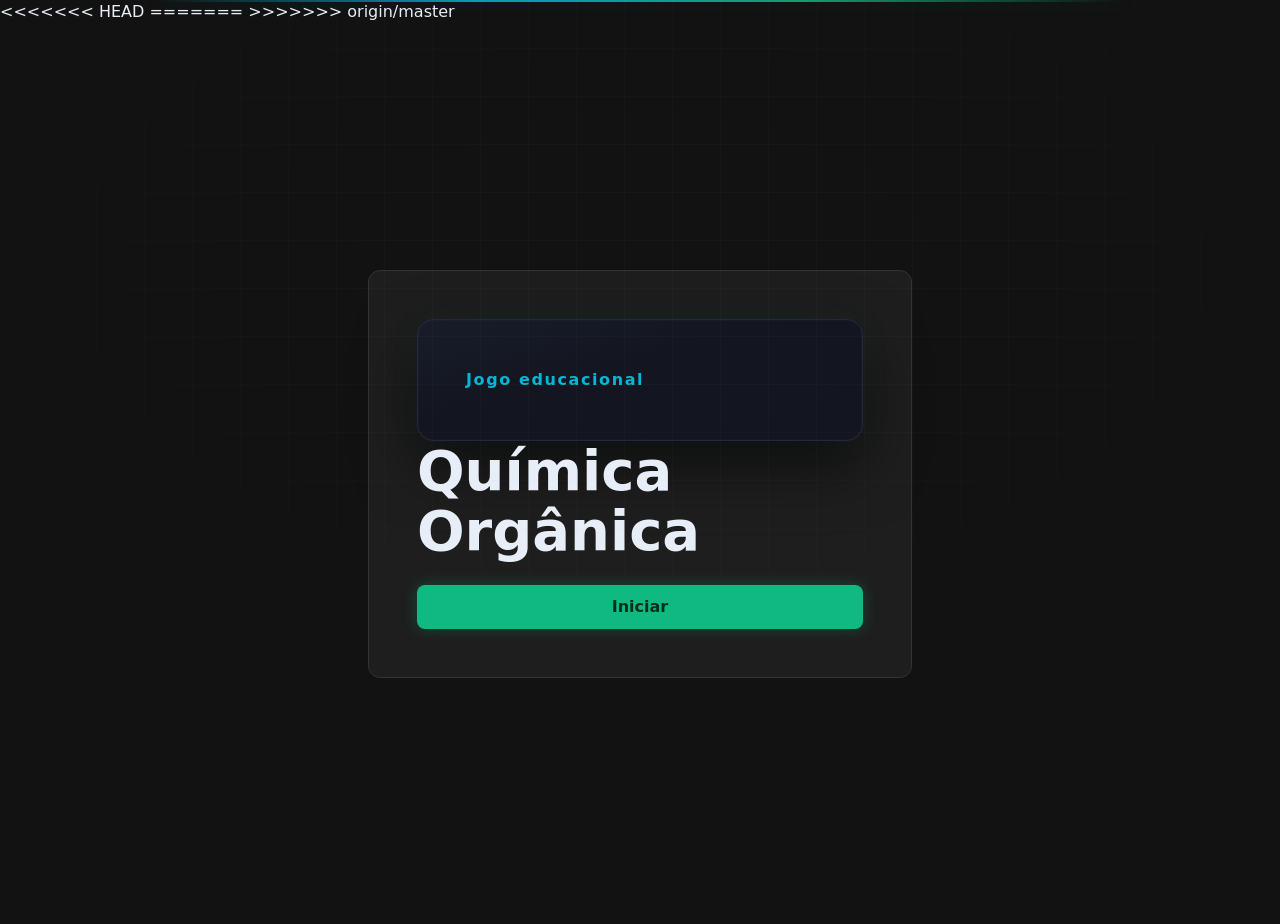
==== commit bdc31d93: "Merge remote-tracking branch 'origin/master'" ====
--- a/index.html
+++ b/index.html
@@ -3,8 +3,12 @@
   <head>
     <meta charset="UTF-8" />
     <meta name="viewport" content="width=device-width, initial-scale=1, viewport-fit=cover" />
+<<<<<<< HEAD
+    <meta name="theme-color" content="#111111" />
+=======
     <meta name="theme-color" content="#090a0f" />
     <meta name="description" content="Jogo educacional de Química Orgânica com jornada em 11 fases e modo arcade com ranking local." />
+>>>>>>> origin/master
     <title>Química Orgânica</title>
     <link rel="icon" href="data:," />
     <link rel="stylesheet" href="css/reset.css" />
--- a/css/base.css
+++ b/css/base.css
@@ -1,5 +1,12 @@
 :root {
   color-scheme: dark;
+<<<<<<< HEAD
+  font-family: Inter, ui-sans-serif, system-ui, -apple-system, BlinkMacSystemFont, "Segoe UI", sans-serif;
+  font-size: 16px;
+  line-height: 1.5;
+  background: #111111;
+  color: #eeeeee;
+=======
   --bg-main: #090a0f;
   --bg-deep: #06070b;
   --bg-card: #131620;
@@ -31,12 +38,16 @@
   color: var(--text);
   -webkit-font-smoothing: antialiased;
   -moz-osx-font-smoothing: grayscale;
+>>>>>>> origin/master
 }
 
 body {
   min-width: 320px;
   min-height: 100vh;
   min-height: 100dvh;
+<<<<<<< HEAD
+  background: #111111;
+=======
   background:
     radial-gradient(1100px 620px at 12% -8%, rgba(6, 182, 212, 0.11), transparent 62%),
     radial-gradient(900px 560px at 108% 4%, rgba(16, 185, 129, 0.1), transparent 58%),
@@ -62,6 +73,7 @@
 ::selection {
   background: rgba(16, 185, 129, 0.35);
   color: #f8fafc;
+>>>>>>> origin/master
 }
 
 button,
@@ -69,6 +81,10 @@
   min-height: 44px;
 }
 
+<<<<<<< HEAD
+input {
+  font-size: 16px;
+=======
 button {
   background: transparent;
   color: inherit;
@@ -77,6 +93,7 @@
 input {
   font-size: 16px;
   caret-color: var(--primary);
+>>>>>>> origin/master
 }
 
 button {
@@ -84,6 +101,14 @@
   touch-action: manipulation;
 }
 
+<<<<<<< HEAD
+button:focus-visible {
+  outline: 3px solid #4ade80;
+  outline-offset: 3px;
+}
+
+#app {
+=======
 button:focus-visible,
 input:focus-visible {
   outline: 3px solid var(--accent-cyan);
@@ -97,10 +122,13 @@
 #app {
   position: relative;
   z-index: 1;
+>>>>>>> origin/master
   width: 100%;
   min-width: 0;
   overflow-wrap: anywhere;
 }
+<<<<<<< HEAD
+=======
 
 ::-webkit-scrollbar {
   width: 10px;
@@ -120,3 +148,4 @@
 ::-webkit-scrollbar-thumb:hover {
   background: #3a4566;
 }
+>>>>>>> origin/master
--- a/css/game.css
+++ b/css/game.css
@@ -10,6 +10,23 @@
 }
 
 .start-card {
+<<<<<<< HEAD
+  display: grid;
+  width: min(100%, 34rem);
+  min-width: 0;
+  gap: 1.25rem;
+  padding: clamp(1.5rem, 6vw, 3rem);
+  background: #1e1e1e;
+  border: 1px solid #333333;
+  border-radius: 0.75rem;
+}
+
+.eyebrow {
+  color: #a3a3a3;
+  font-size: clamp(0.875rem, 2vw, 1rem);
+  font-weight: 600;
+  letter-spacing: 0.08em;
+=======
   position: relative;
   display: grid;
   width: min(100%, 36rem);
@@ -45,12 +62,19 @@
   font-size: clamp(0.875rem, 2vw, 1rem);
   font-weight: 600;
   letter-spacing: 0.1em;
+>>>>>>> origin/master
   text-transform: uppercase;
 }
 
 h1 {
   font-size: clamp(2rem, 9vw, 3.5rem);
   line-height: 1.08;
+<<<<<<< HEAD
+}
+
+.status {
+  color: #d4d4d4;
+=======
   background: linear-gradient(135deg, #f1f5f9 30%, var(--accent-cyan) 100%);
   -webkit-background-clip: text;
   -webkit-text-fill-color: transparent;
@@ -58,11 +82,31 @@
 
 .status {
   color: #94a3b8;
+>>>>>>> origin/master
   font-size: clamp(1rem, 3vw, 1.125rem);
 }
 
 .button {
   width: 100%;
+<<<<<<< HEAD
+  padding: 0.75rem 1rem;
+  border-radius: 0.5rem;
+  font-size: 1rem;
+  font-weight: 700;
+}
+
+.button-primary {
+  background: #4ade80;
+  color: #102215;
+}
+
+.button-primary:hover {
+  background: #86efac;
+}
+
+.button-primary:active {
+  background: #22c55e;
+=======
   padding: 0.875rem 1rem;
   border-radius: 0.625rem;
   font-size: 1rem;
@@ -92,10 +136,53 @@
   box-shadow: none;
   transform: none;
   cursor: not-allowed;
+>>>>>>> origin/master
 }
 
 .app-shell { opacity: 1; transition: opacity 150ms ease; }
 .app-shell.is-transitioning { opacity: 0; }
+<<<<<<< HEAD
+.button-secondary { background: #343434; color: #eeeeee; }
+.phase-summary { display: grid; gap: 0.75rem; margin: 0; }
+.phase-summary div, .panel { padding: 1rem; background: #282828; border-radius: 0.5rem; }
+.phase-summary dt { color: #a3a3a3; font-size: 0.875rem; }
+.phase-summary dd { margin: 0.25rem 0 0; font-weight: 700; }
+.game-header, .button-row { display: flex; gap: 0.75rem; align-items: center; justify-content: space-between; }
+.timer { font-weight: 700; }
+.game-grid { display: grid; gap: 0.75rem; }
+.panel h2 { margin: 0; font-size: 1rem; }
+.panel p { margin: 0.5rem 0 0; color: #d4d4d4; }
+.button-row .button { flex: 1; }
+.result-pass { color: #4ade80; }
+.result-fail { color: #f87171; }
+.result-card { width: min(100%, 38rem); }
+.result-comparison { display: grid; gap: 0.625rem; }
+.result-comparison p { margin: 0; }
+.result-aura-values { display: flex; flex-wrap: wrap; justify-content: space-between; gap: 0.5rem 1rem; color: #d4d4d4; font-size: 0.875rem; }
+.aura-meter { position: relative; height: 1rem; overflow: hidden; border: 1px solid #525252; border-radius: 999px; background: #111111; }
+.aura-meter-fill { display: block; height: 100%; border-radius: inherit; background: #4ade80; transition: width 250ms ease; }
+.aura-meter-fill.is-failing { background: #f87171; }
+.aura-meter-cutoff { position: absolute; top: -0.25rem; bottom: -0.25rem; width: 3px; background: #eeeeee; box-shadow: 0 0 0 1px #111111; }
+.result-breakdown { display: grid; gap: 0.625rem; margin: 0; }
+.result-breakdown div { display: flex; min-width: 0; align-items: baseline; justify-content: space-between; gap: 1rem; padding-bottom: 0.5rem; border-bottom: 1px solid #383838; }
+.result-breakdown dt { color: #d4d4d4; }
+.result-breakdown dd { margin: 0; font-weight: 700; text-align: right; font-variant-numeric: tabular-nums; }
+.result-breakdown .result-total { padding-top: 0.5rem; border-bottom: 0; font-size: 1.125rem; }
+.aura-equation { margin: 0; padding: 0.75rem 1rem; border-radius: 0.5rem; background: #282828; color: #d4d4d4; text-align: center; font-family: ui-monospace, SFMono-Regular, Menlo, Monaco, Consolas, monospace; font-variant-numeric: tabular-nums; }
+.debug-controls { position: fixed; top: max(0.75rem, env(safe-area-inset-top)); right: max(0.75rem, env(safe-area-inset-right)); z-index: 20; display: grid; gap: 0.75rem; width: min(22rem, calc(100vw - 1.5rem)); max-height: min(80vh, 36rem); max-height: min(80dvh, 36rem); padding: 1rem; overflow: auto; background: #1e1e1e; border: 1px solid #555; border-radius: 0.5rem; box-shadow: 0 0.75rem 2rem rgb(0 0 0 / 45%); }
+.debug-controls[hidden] { display: none; }
+.debug-controls h2 { margin: 0; font-size: 1rem; }
+.debug-values { display: grid; gap: 0.5rem; margin: 0; }
+.debug-values div { display: grid; gap: 0.125rem; min-width: 0; }
+.debug-values dt { color: #a3a3a3; font-size: 0.75rem; }
+.debug-values dd { min-width: 0; margin: 0; overflow-wrap: anywhere; font-family: ui-monospace, SFMono-Regular, Menlo, Monaco, Consolas, monospace; font-size: 0.875rem; }
+.debug-actions { display: grid; gap: 0.5rem; }
+.debug-controls button { min-height: 44px; padding: 0.5rem 0.75rem; background: #343434; border-radius: 0.25rem; color: #eee; font-size: 0.875rem; text-align: left; }
+.debug-controls button:hover { background: #4a4a4a; }
+
+.briefing-card {
+  width: min(100%, 30rem);
+=======
 
 .button-secondary { 
   background: var(--bg-card-raised); 
@@ -152,11 +239,30 @@
 
 .briefing-card {
   width: min(100%, 32rem);
+>>>>>>> origin/master
   gap: clamp(1.25rem, 4vw, 2rem);
 }
 
 .briefing-phase {
   font-size: clamp(2.5rem, 10vw, 4.5rem);
+<<<<<<< HEAD
+}
+
+.briefing-phase span {
+  color: #a3a3a3;
+  font-size: 0.45em;
+  font-weight: 500;
+}
+
+.briefing-topic {
+  color: #eeeeee;
+  font-size: clamp(1.25rem, 4vw, 1.75rem);
+  font-weight: 600;
+}
+
+.briefing-instructions {
+  color: #d4d4d4;
+=======
   color: var(--accent-cyan);
   font-weight: 800;
 }
@@ -178,6 +284,7 @@
 
 .briefing-instructions {
   color: #94a3b8;
+>>>>>>> origin/master
   font-size: 0.9375rem;
 }
 
@@ -185,7 +292,11 @@
   display: grid;
   gap: 0.875rem;
   margin: 0;
+<<<<<<< HEAD
+  color: #d4d4d4;
+=======
   color: #94a3b8;
+>>>>>>> origin/master
   font-size: 0.875rem;
 }
 
@@ -194,18 +305,29 @@
   justify-content: space-between;
   gap: 1rem;
   padding-top: 0.875rem;
+<<<<<<< HEAD
+  border-top: 1px solid #383838;
+}
+
+.briefing-meta dt {
+  color: #a3a3a3;
+=======
   border-top: 1px solid var(--border-color);
 }
 
 .briefing-meta dt {
   color: #94a3b8;
+>>>>>>> origin/master
 }
 
 .briefing-meta dd {
   margin: 0;
   font-weight: 700;
   text-align: right;
+<<<<<<< HEAD
+=======
   color: #f1f5f9;
+>>>>>>> origin/master
 }
 
 .game-body {
@@ -222,7 +344,11 @@
 .game-shell {
   position: relative;
   display: grid;
+<<<<<<< HEAD
+  grid-template-rows: auto minmax(0, 1fr) auto;
+=======
   grid-template-rows: auto auto minmax(0, 1fr) auto;
+>>>>>>> origin/master
   width: 100%;
   min-width: 0;
   min-height: 0;
@@ -230,7 +356,11 @@
   height: 100dvh;
   height: min(100dvh, var(--game-viewport-height, 100vh));
   overflow: hidden;
+<<<<<<< HEAD
+  background: #111111;
+=======
   background: var(--bg-main);
+>>>>>>> origin/master
 }
 
 .game-hud {
@@ -239,10 +369,17 @@
   display: flex;
   align-items: center;
   justify-content: space-between;
+<<<<<<< HEAD
+  min-height: 3.5rem;
+  padding: max(0.75rem, env(safe-area-inset-top)) max(1rem, env(safe-area-inset-right)) 0.75rem max(1rem, env(safe-area-inset-left));
+  background: #1e1e1e;
+  border-bottom: 1px solid #333333;
+=======
   min-height: 4rem;
   padding: max(0.75rem, env(safe-area-inset-top)) max(1.25rem, env(safe-area-inset-right)) 0.75rem max(1.25rem, env(safe-area-inset-left));
   background: var(--bg-card);
   border-bottom: 1px solid var(--border-color);
+>>>>>>> origin/master
 }
 
 .hud-value {
@@ -250,6 +387,10 @@
   min-width: 0;
   gap: 0.5rem;
   margin: 0;
+<<<<<<< HEAD
+  color: #a3a3a3;
+  font-size: 0.875rem;
+=======
   color: #94a3b8;
   font-size: 0.875rem;
   align-items: center;
@@ -286,12 +427,18 @@
 .hud-back .icon {
   width: 1.15rem;
   height: 1.15rem;
+>>>>>>> origin/master
 }
 
 .hud-value output {
   min-width: 4ch;
+<<<<<<< HEAD
+  color: #eeeeee;
+  font-family: ui-monospace, SFMono-Regular, Menlo, Monaco, Consolas, monospace;
+=======
   color: #f1f5f9;
   font-family: ui-monospace, monospace;
+>>>>>>> origin/master
   font-variant-numeric: tabular-nums;
   display: inline-block;
   font-weight: 700;
@@ -307,7 +454,11 @@
 
 .question-placeholder {
   margin: 0;
+<<<<<<< HEAD
+  color: #737373;
+=======
   color: #64748b;
+>>>>>>> origin/master
 }
 
 .notebook-panel {
@@ -317,10 +468,17 @@
   left: max(1rem, env(safe-area-inset-left));
   z-index: 2;
   min-width: 0;
+<<<<<<< HEAD
+  padding: 1rem;
+  background: #282828;
+  border: 1px solid #444444;
+  border-radius: 0.5rem;
+=======
   padding: 1.25rem;
   background: var(--bg-card);
   border: 1px solid var(--border-color);
   border-radius: 0.75rem;
+>>>>>>> origin/master
 }
 
 .notebook-panel p {
@@ -332,29 +490,64 @@
   z-index: 3;
   display: grid;
   grid-template-columns: minmax(44px, auto) minmax(0, 1fr) minmax(44px, auto);
+<<<<<<< HEAD
+  gap: 0.5rem;
+  padding: 0.625rem max(0.75rem, env(safe-area-inset-right)) calc(0.625rem + env(safe-area-inset-bottom)) max(0.75rem, env(safe-area-inset-left));
+  background: #1e1e1e;
+  border-top: 1px solid #333333;
+=======
   gap: 0.75rem;
   padding: 0.875rem max(1rem, env(safe-area-inset-right)) calc(0.875rem + env(safe-area-inset-bottom)) max(1rem, env(safe-area-inset-left));
   background: var(--bg-card);
   border-top: 1px solid var(--border-color);
+>>>>>>> origin/master
 }
 
 .game-footer input,
 .game-footer button {
+<<<<<<< HEAD
+  min-height: 44px;
+  min-width: 0;
+  border-radius: 0.5rem;
+=======
   min-height: 48px;
   min-width: 0;
   border-radius: 0.625rem;
+>>>>>>> origin/master
 }
 
 .game-footer input {
   min-width: 0;
+<<<<<<< HEAD
+  padding: 0.625rem 0.75rem;
+  border: 1px solid #4a4a4a;
+  background: #111111;
+  color: #eeeeee;
+=======
   padding: 0.75rem 1rem;
   border: 1px solid var(--border-color);
   background: #090a0f;
   color: #f1f5f9;
+>>>>>>> origin/master
   font-size: 16px;
 }
 
 .game-footer input:focus {
+<<<<<<< HEAD
+  border-color: #4ade80;
+  outline: 2px solid #4ade80;
+  outline-offset: -1px;
+}
+
+.game-footer button {
+  padding: 0.625rem 0.75rem;
+  color: #eeeeee;
+  font-weight: 700;
+}
+
+.notebook-button { background: #343434; white-space: nowrap; }
+.send-button { background: #4ade80; color: #102215 !important; white-space: nowrap; }
+=======
   border-color: var(--primary);
   outline: 2px solid var(--primary-glow);
 }
@@ -369,6 +562,7 @@
 .notebook-button:hover { background: var(--bg-card-hover); }
 .send-button { background: var(--primary); color: #042f1e !important; white-space: nowrap; box-shadow: 0 0 10px var(--primary-glow); }
 .send-button:hover { background: var(--primary-hover); }
+>>>>>>> origin/master
 
 .sr-only {
   position: absolute;
@@ -383,6 +577,28 @@
 }
 
 .question-text {
+<<<<<<< HEAD
+  width: min(100%, 48rem);
+  min-width: 0;
+  max-width: 48rem;
+  overflow-wrap: anywhere;
+  padding: clamp(1rem, 3vw, 1.5rem);
+  border: 2px solid #333333;
+  border-radius: 0.75rem;
+  background: #1e1e1e;
+  font-size: clamp(1.125rem, 3vw, 1.5rem);
+  transition: border-color 120ms ease;
+}
+
+.question-text.is-correct { border-color: #4ade80; }
+.question-text.is-incorrect { border-color: #f87171; }
+.answer-feedback { min-height: 1.5rem; margin: 0.75rem 0 0; color: #eeeeee; }
+.game-footer button:disabled, .game-footer input:disabled { cursor: default; opacity: 0.65; }
+
+.game-body { overflow-x: hidden; }
+.game-hud { z-index: 4; }
+.game-footer { z-index: 4; }
+=======
   width: min(100%, 50rem);
   min-width: 0;
   max-width: 50rem;
@@ -404,17 +620,24 @@
 .game-hud { z-index: 4; }
 .game-footer { z-index: 4; }
 
+>>>>>>> origin/master
 .notebook-backdrop {
   position: absolute;
   inset: 0;
   z-index: 1;
   min-height: 0;
   padding: 0;
+<<<<<<< HEAD
+  background: rgb(0 0 0 / 55%);
+  border-radius: 0;
+}
+=======
   background: rgba(9, 10, 15, 0.75);
   backdrop-filter: blur(4px);
   border-radius: 0;
 }
 
+>>>>>>> origin/master
 .notebook-panel {
   top: 0;
   right: 0;
@@ -428,6 +651,31 @@
   padding: 0;
   overflow: auto;
   border: 0;
+<<<<<<< HEAD
+  border-left: 1px solid #444444;
+  border-radius: 0;
+  background: #1e1e1e;
+  box-shadow: -0.75rem 0 2rem rgb(0 0 0 / 30%);
+  animation: notebook-slide-right 180ms ease-out;
+}
+.notebook-panel[hidden], .notebook-backdrop[hidden] { display: none; }
+.notebook-close {
+  min-height: 52px;
+  padding: 0.75rem 1rem;
+  background: #343434;
+  border-bottom: 1px solid #444444;
+  color: #eeeeee;
+  font-weight: 700;
+  text-align: left;
+}
+.notebook-content { padding: clamp(1rem, 3vw, 2rem); }
+.notebook-content h2 { margin: 0 0 1rem; font-size: clamp(1.25rem, 3vw, 1.75rem); }
+.notebook-content p { margin: 0 0 1rem; color: #d4d4d4; }
+@keyframes notebook-slide-right { from { transform: translateX(100%); } to { transform: translateX(0); } }
+
+.game-hud.is-time-warning .hud-value:first-child output {
+  color: #f87171;
+=======
   border-left: 1px solid var(--border-color);
   border-radius: 0;
   background: var(--bg-card);
@@ -456,6 +704,7 @@
 
 .game-hud.is-time-warning .hud-value:first-child output {
   color: #f43f5e;
+>>>>>>> origin/master
   animation: timer-warning-pulse 900ms ease-in-out infinite;
 }
 
@@ -467,6 +716,14 @@
 }
 
 @keyframes aura-gain-pulse {
+<<<<<<< HEAD
+  50% { color: #4ade80; transform: scale(1.18); }
+}
+
+@keyframes aura-loss-pulse {
+  50% { color: #f87171; transform: scale(0.86); }
+}
+=======
   50% { color: var(--primary); transform: scale(1.18); }
 }
 
@@ -1134,4 +1391,5 @@
     animation-iteration-count: 1 !important;
     transition-duration: 0.01ms !important;
   }
-}+}
+>>>>>>> origin/master
--- a/css/responsive.css
+++ b/css/responsive.css
@@ -12,6 +12,8 @@
 @media (max-width: 359px) {
   .button-row { flex-direction: column; }
   .button-row .button { width: 100%; }
+<<<<<<< HEAD
+=======
 
   .app-shell:has(.briefing-card) {
     padding-bottom: calc(8rem + env(safe-area-inset-bottom));
@@ -20,6 +22,7 @@
   .briefing-actions {
     flex-direction: column;
   }
+>>>>>>> origin/master
 }
 
 @media (max-width: 599px) {
@@ -33,12 +36,20 @@
     width: min(100%, 30rem);
   }
 
+<<<<<<< HEAD
+  .briefing-start {
+=======
   .briefing-actions {
+>>>>>>> origin/master
     position: fixed;
     right: max(1rem, env(safe-area-inset-right));
     bottom: max(1rem, env(safe-area-inset-bottom));
     left: max(1rem, env(safe-area-inset-left));
+<<<<<<< HEAD
+    width: auto;
+=======
     gap: 0.5rem;
+>>>>>>> origin/master
   }
 }
 
@@ -98,14 +109,22 @@
     max-width: none;
     height: min(85%, 44rem);
     padding-bottom: env(safe-area-inset-bottom);
+<<<<<<< HEAD
+    border-top: 1px solid #444444;
+    border-left: 0;
+    border-radius: 0.75rem 0.75rem 0 0;
+=======
     border-top: 1px solid var(--border-color);
     border-left: 0;
     border-radius: 1rem 1rem 0 0;
+>>>>>>> origin/master
     animation: notebook-slide-up 180ms ease-out;
   }
 
   @keyframes notebook-slide-up { from { transform: translateY(100%); } to { transform: translateY(0); } }
 }
+<<<<<<< HEAD
+=======
 
 @media (max-width: 640px) {
   .mode-grid {
@@ -191,3 +210,4 @@
     gap: 0.35rem;
   }
 }
+>>>>>>> origin/master
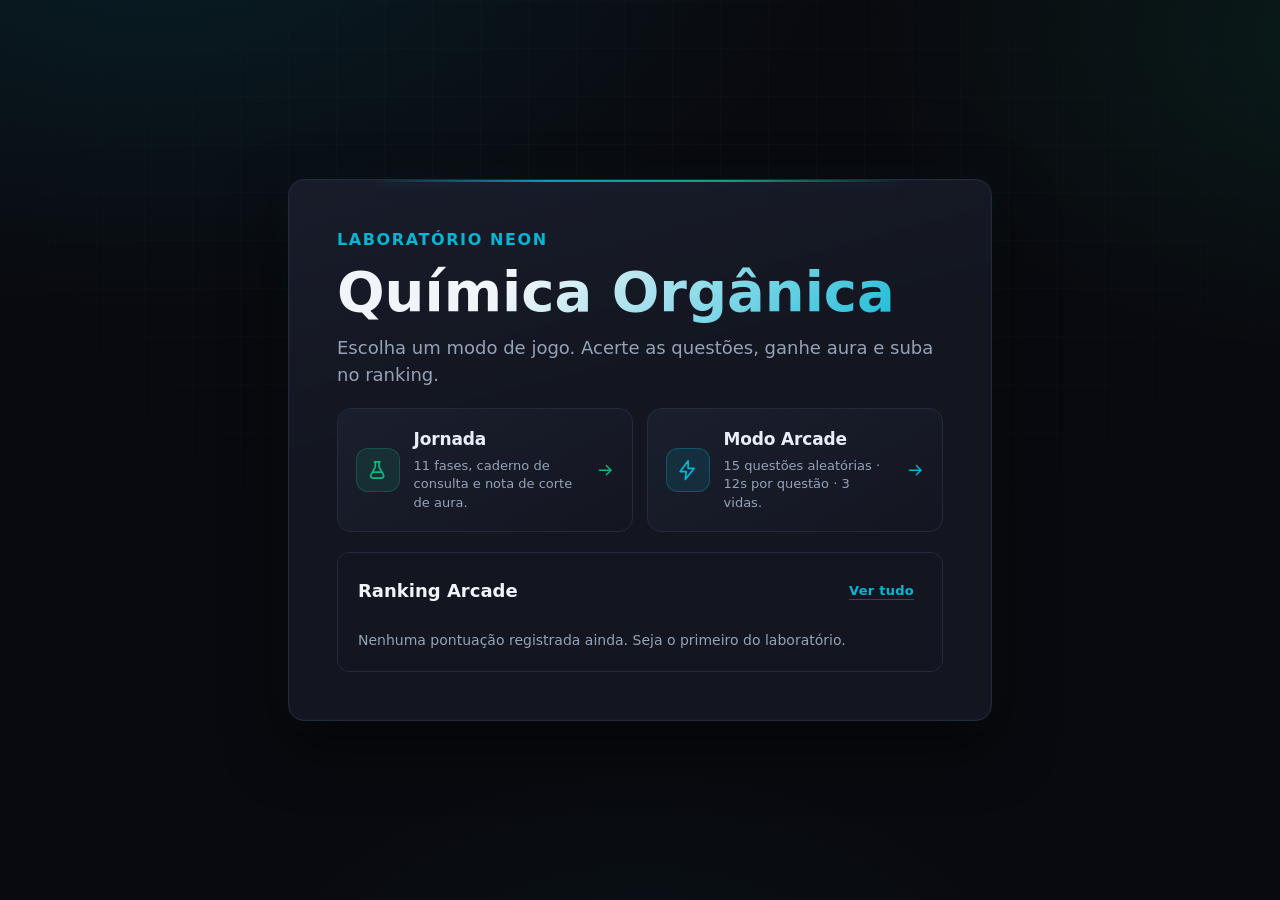
==== commit d524c862: "Não sabo o que eu fiz." ====
--- a/index.html
+++ b/index.html
@@ -3,18 +3,14 @@
   <head>
     <meta charset="UTF-8" />
     <meta name="viewport" content="width=device-width, initial-scale=1, viewport-fit=cover" />
-<<<<<<< HEAD
-    <meta name="theme-color" content="#111111" />
-=======
     <meta name="theme-color" content="#090a0f" />
     <meta name="description" content="Jogo educacional de Química Orgânica com jornada em 11 fases e modo arcade com ranking local." />
->>>>>>> origin/master
     <title>Química Orgânica</title>
     <link rel="icon" href="data:," />
-    <link rel="stylesheet" href="css/reset.css" />
-    <link rel="stylesheet" href="css/base.css" />
-    <link rel="stylesheet" href="css/game.css" />
-    <link rel="stylesheet" href="css/responsive.css" />
+    <link rel="stylesheet" href="CSS/reset.css" />
+    <link rel="stylesheet" href="CSS/base.css" />
+    <link rel="stylesheet" href="CSS/game.css" />
+    <link rel="stylesheet" href="CSS/responsive.css" />
   </head>
   <body>
     <main id="app" class="app-shell">
@@ -27,6 +23,6 @@
         </button>
       </section>
     </main>
-    <script type="module" src="js/main.js"></script>
+    <script type="module" src="JS/main.js"></script>
   </body>
 </html>
--- a/CSS/base.css
+++ b/CSS/base.css
@@ -0,0 +1,122 @@
+:root {
+  color-scheme: dark;
+  --bg-main: #090a0f;
+  --bg-deep: #06070b;
+  --bg-card: #131620;
+  --bg-card-raised: #1a1f2e;
+  --bg-card-hover: #232a3f;
+  --bg-input: #0d1018;
+  --border-color: #232a3d;
+  --border-strong: #313b59;
+  --text: #e8eef7;
+  --text-muted: #94a3b8;
+  --text-dim: #64748b;
+  --primary: #10b981;
+  --primary-hover: #34d399;
+  --primary-soft: rgba(16, 185, 129, 0.12);
+  --primary-glow: rgba(16, 185, 129, 0.28);
+  --accent-cyan: #06b6d4;
+  --accent-cyan-soft: rgba(6, 182, 212, 0.12);
+  --accent-cyan-glow: rgba(6, 182, 212, 0.3);
+  --danger: #f43f5e;
+  --danger-soft: rgba(244, 63, 94, 0.12);
+  --warning: #fbbf24;
+  --font-sans: Inter, "Segoe UI", ui-sans-serif, system-ui, -apple-system, BlinkMacSystemFont, sans-serif;
+  --font-mono: "JetBrains Mono", "Cascadia Code", ui-monospace, SFMono-Regular, Menlo, Consolas, monospace;
+
+  font-family: var(--font-sans);
+  font-size: 16px;
+  line-height: 1.5;
+  background: var(--bg-main);
+  color: var(--text);
+  -webkit-font-smoothing: antialiased;
+  -moz-osx-font-smoothing: grayscale;
+}
+
+body {
+  min-width: 320px;
+  min-height: 100vh;
+  min-height: 100dvh;
+  background:
+    radial-gradient(1100px 620px at 12% -8%, rgba(6, 182, 212, 0.11), transparent 62%),
+    radial-gradient(900px 560px at 108% 4%, rgba(16, 185, 129, 0.1), transparent 58%),
+    radial-gradient(700px 500px at 50% 118%, rgba(6, 182, 212, 0.06), transparent 60%),
+    var(--bg-main);
+  color: var(--text);
+}
+
+body::before {
+  content: "";
+  position: fixed;
+  inset: 0;
+  z-index: 0;
+  pointer-events: none;
+  background-image:
+    linear-gradient(rgba(148, 163, 184, 0.035) 1px, transparent 1px),
+    linear-gradient(90deg, rgba(148, 163, 184, 0.035) 1px, transparent 1px);
+  background-size: 48px 48px;
+  mask-image: radial-gradient(ellipse 90% 70% at 50% 30%, #000 20%, transparent 78%);
+  -webkit-mask-image: radial-gradient(ellipse 90% 70% at 50% 30%, #000 20%, transparent 78%);
+}
+
+::selection {
+  background: rgba(16, 185, 129, 0.35);
+  color: #f8fafc;
+}
+
+button,
+input {
+  min-height: 44px;
+}
+
+button {
+  background: transparent;
+  color: inherit;
+}
+
+input {
+  font-size: 16px;
+  caret-color: var(--primary);
+}
+
+button {
+  cursor: pointer;
+  touch-action: manipulation;
+}
+
+button:focus-visible,
+input:focus-visible {
+  outline: 3px solid var(--accent-cyan);
+  outline-offset: 3px;
+}
+
+button:disabled {
+  cursor: not-allowed;
+}
+
+#app {
+  position: relative;
+  z-index: 1;
+  width: 100%;
+  min-width: 0;
+  overflow-wrap: anywhere;
+}
+
+::-webkit-scrollbar {
+  width: 10px;
+  height: 10px;
+}
+
+::-webkit-scrollbar-track {
+  background: var(--bg-deep);
+}
+
+::-webkit-scrollbar-thumb {
+  background: #2a3248;
+  border: 2px solid var(--bg-deep);
+  border-radius: 999px;
+}
+
+::-webkit-scrollbar-thumb:hover {
+  background: #3a4566;
+}
--- a/CSS/game.css
+++ b/CSS/game.css
@@ -0,0 +1,1175 @@
+.app-shell {
+  display: grid;
+  width: 100%;
+  min-width: 320px;
+  min-height: 100vh;
+  min-height: 100dvh;
+  place-items: center;
+  padding: max(1.5rem, env(safe-area-inset-top)) max(1rem, env(safe-area-inset-right)) max(1.5rem, env(safe-area-inset-bottom)) max(1rem, env(safe-area-inset-left));
+  overflow-wrap: anywhere;
+}
+
+.start-card {
+  position: relative;
+  display: grid;
+  width: min(100%, 36rem);
+  min-width: 0;
+  gap: 1.25rem;
+  padding: clamp(1.5rem, 6vw, 3rem);
+  overflow: hidden;
+  background:
+    linear-gradient(165deg, rgba(26, 31, 46, 0.72), rgba(19, 22, 32, 0.96) 42%),
+    var(--bg-card);
+  border: 1px solid var(--border-color);
+  border-radius: 1rem;
+  box-shadow:
+    0 24px 60px rgba(0, 0, 0, 0.55),
+    0 0 0 1px rgba(148, 163, 184, 0.03) inset,
+    0 0 32px rgba(6, 182, 212, 0.06);
+}
+
+.start-card::before {
+  content: "";
+  position: absolute;
+  top: 0;
+  right: 12%;
+  left: 12%;
+  height: 2px;
+  background: linear-gradient(90deg, transparent, var(--accent-cyan), var(--primary), transparent);
+  box-shadow: 0 0 18px var(--accent-cyan-glow);
+  opacity: 0.85;
+}
+
+.eyebrow {
+  color: var(--accent-cyan);
+  font-size: clamp(0.875rem, 2vw, 1rem);
+  font-weight: 600;
+  letter-spacing: 0.1em;
+  text-transform: uppercase;
+}
+
+h1 {
+  font-size: clamp(2rem, 9vw, 3.5rem);
+  line-height: 1.08;
+  background: linear-gradient(135deg, #f1f5f9 30%, var(--accent-cyan) 100%);
+  -webkit-background-clip: text;
+  -webkit-text-fill-color: transparent;
+}
+
+.status {
+  color: #94a3b8;
+  font-size: clamp(1rem, 3vw, 1.125rem);
+}
+
+.button {
+  width: 100%;
+  padding: 0.875rem 1rem;
+  border-radius: 0.625rem;
+  font-size: 1rem;
+  font-weight: 700;
+  transition: all 200ms ease;
+}
+
+.button-primary {
+  background: var(--primary);
+  color: #042f1e;
+  box-shadow: 0 0 15px var(--primary-glow);
+}
+
+.button-primary:hover {
+  background: var(--primary-hover);
+  box-shadow: 0 0 25px rgba(16, 185, 129, 0.4);
+  transform: translateY(-1px);
+}
+
+.button-primary:active {
+  background: #059669;
+  transform: translateY(0);
+}
+
+.button:disabled {
+  opacity: 0.55;
+  box-shadow: none;
+  transform: none;
+  cursor: not-allowed;
+}
+
+.app-shell { opacity: 1; transition: opacity 150ms ease; }
+.app-shell.is-transitioning { opacity: 0; }
+
+.button-secondary { 
+  background: var(--bg-card-raised); 
+  color: #f1f5f9; 
+  border: 1px solid var(--border-color);
+}
+.button-secondary:hover {
+  background: var(--bg-card-hover);
+  border-color: var(--border-strong);
+}
+
+.phase-summary { display: grid; gap: 0.75rem; margin: 0; }
+.phase-summary div, .panel { padding: 1.25rem; background: var(--bg-card); border: 1px solid var(--border-color); border-radius: 0.75rem; }
+.phase-summary dt { color: var(--accent-cyan); font-size: 0.875rem; font-weight: 600; }
+.phase-summary dd { margin: 0.35rem 0 0; font-weight: 700; font-size: 1.125rem; }
+
+.game-header, .button-row { display: flex; gap: 0.75rem; align-items: center; justify-content: space-between; }
+.timer { font-weight: 700; font-family: ui-monospace, monospace; color: var(--accent-cyan); }
+.game-grid { display: grid; gap: 0.75rem; }
+.panel h2 { margin: 0; font-size: 1.125rem; color: #f1f5f9; }
+.panel p { margin: 0.5rem 0 0; color: #94a3b8; }
+.button-row .button { flex: 1; }
+
+.result-pass { color: var(--primary); text-shadow: 0 0 10px var(--primary-glow); }
+.result-fail { color: #f43f5e; }
+.result-card { width: min(100%, 38rem); }
+.result-comparison { display: grid; gap: 0.625rem; }
+.result-comparison p { margin: 0; }
+
+.result-aura-values { display: flex; flex-wrap: wrap; justify-content: space-between; gap: 0.5rem 1rem; color: #94a3b8; font-size: 0.875rem; }
+.aura-meter { position: relative; height: 1.25rem; overflow: hidden; border: 1px solid var(--border-color); border-radius: 999px; background: #090a0f; }
+.aura-meter-fill { display: block; height: 100%; border-radius: inherit; background: var(--primary); box-shadow: 0 0 10px var(--primary-glow); transition: width 250ms ease; }
+.aura-meter-fill.is-failing { background: #f43f5e; box-shadow: 0 0 10px rgba(244, 63, 94, 0.3); }
+.aura-meter-cutoff { position: absolute; top: -0.25rem; bottom: -0.25rem; width: 3px; background: #f1f5f9; box-shadow: 0 0 0 1px #090a0f; }
+
+.result-breakdown { display: grid; gap: 0.625rem; margin: 0; }
+.result-breakdown div { display: flex; min-width: 0; align-items: baseline; justify-content: space-between; gap: 1rem; padding-bottom: 0.625rem; border-bottom: 1px solid var(--border-color); }
+.result-breakdown dt { color: #94a3b8; }
+.result-breakdown dd { margin: 0; font-weight: 700; text-align: right; font-variant-numeric: tabular-nums; color: #f1f5f9; }
+.result-breakdown .result-total { padding-top: 0.75rem; border-bottom: 0; font-size: 1.25rem; color: var(--primary); }
+
+.aura-equation { margin: 0; padding: 1rem; border-radius: 0.625rem; background: #090a0f; border: 1px solid var(--border-color); color: var(--accent-cyan); text-align: center; font-family: ui-monospace, monospace; font-size: 0.9375rem; font-variant-numeric: tabular-nums; }
+
+.debug-controls { position: fixed; top: max(0.75rem, env(safe-area-inset-top)); right: max(0.75rem, env(safe-area-inset-right)); z-index: 20; display: grid; gap: 0.75rem; width: min(22rem, calc(100vw - 1.5rem)); max-height: min(80vh, 36rem); padding: 1rem; overflow: auto; background: var(--bg-card); border: 1px solid var(--border-color); border-radius: 0.75rem; box-shadow: 0 1rem 30px rgba(0, 0, 0, 0.6); }
+.debug-controls[hidden] { display: none; }
+.debug-controls h2 { margin: 0; font-size: 1rem; color: #f1f5f9; }
+.debug-values { display: grid; gap: 0.5rem; margin: 0; }
+.debug-values div { display: grid; gap: 0.125rem; min-width: 0; }
+.debug-values dt { color: #94a3b8; font-size: 0.75rem; }
+.debug-values dd { min-width: 0; margin: 0; overflow-wrap: anywhere; font-family: ui-monospace, monospace; font-size: 0.875rem; color: var(--accent-cyan); }
+.debug-actions { display: grid; gap: 0.5rem; }
+.debug-controls button { min-height: 44px; padding: 0.5rem 0.75rem; background: var(--bg-card-raised); border: 1px solid var(--border-color); border-radius: 0.375rem; color: #f1f5f9; font-size: 0.875rem; text-align: left; }
+.debug-controls button:hover { background: var(--bg-card-hover); }
+
+.briefing-card {
+  width: min(100%, 32rem);
+  gap: clamp(1.25rem, 4vw, 2rem);
+}
+
+.briefing-phase {
+  font-size: clamp(2.5rem, 10vw, 4.5rem);
+  color: var(--accent-cyan);
+  font-weight: 800;
+}
+
+.briefing-phase span {
+  color: #94a3b8;
+  font-size: 0.45em;
+  font-weight: 600;
+  display: block;
+  letter-spacing: 0.05em;
+  text-transform: uppercase;
+}
+
+.briefing-topic {
+  color: #f1f5f9;
+  font-size: clamp(1.25rem, 4vw, 1.75rem);
+  font-weight: 700;
+}
+
+.briefing-instructions {
+  color: #94a3b8;
+  font-size: 0.9375rem;
+}
+
+.briefing-meta {
+  display: grid;
+  gap: 0.875rem;
+  margin: 0;
+  color: #94a3b8;
+  font-size: 0.875rem;
+}
+
+.briefing-meta div {
+  display: flex;
+  justify-content: space-between;
+  gap: 1rem;
+  padding-top: 0.875rem;
+  border-top: 1px solid var(--border-color);
+}
+
+.briefing-meta dt {
+  color: #94a3b8;
+}
+
+.briefing-meta dd {
+  margin: 0;
+  font-weight: 700;
+  text-align: right;
+  color: #f1f5f9;
+}
+
+.game-body {
+  overflow: hidden;
+}
+
+.app-shell.game-active {
+  display: block;
+  width: 100%;
+  min-height: 0;
+  padding: 0;
+}
+
+.game-shell {
+  position: relative;
+  display: grid;
+  grid-template-rows: auto auto minmax(0, 1fr) auto;
+  width: 100%;
+  min-width: 0;
+  min-height: 0;
+  height: 100vh;
+  height: 100dvh;
+  height: min(100dvh, var(--game-viewport-height, 100vh));
+  overflow: hidden;
+  background: var(--bg-main);
+}
+
+.game-hud {
+  position: relative;
+  z-index: 1;
+  display: flex;
+  align-items: center;
+  justify-content: space-between;
+  min-height: 4rem;
+  padding: max(0.75rem, env(safe-area-inset-top)) max(1.25rem, env(safe-area-inset-right)) 0.75rem max(1.25rem, env(safe-area-inset-left));
+  background: var(--bg-card);
+  border-bottom: 1px solid var(--border-color);
+}
+
+.hud-value {
+  display: flex;
+  min-width: 0;
+  gap: 0.5rem;
+  margin: 0;
+  color: #94a3b8;
+  font-size: 0.875rem;
+  align-items: center;
+}
+
+.hud-lead {
+  display: flex;
+  align-items: center;
+  min-width: 0;
+  gap: 0.5rem;
+}
+
+.hud-back {
+  display: grid;
+  flex: none;
+  place-items: center;
+  width: 2.75rem;
+  height: 2.75rem;
+  min-height: 2.75rem;
+  padding: 0;
+  background: var(--bg-card-raised);
+  border: 1px solid var(--border-color);
+  border-radius: 0.625rem;
+  color: var(--text-muted);
+  transition: background 160ms ease, border-color 160ms ease, color 160ms ease;
+}
+
+.hud-back:hover {
+  background: var(--accent-cyan-soft);
+  border-color: rgba(6, 182, 212, 0.45);
+  color: var(--accent-cyan);
+}
+
+.hud-back .icon {
+  width: 1.15rem;
+  height: 1.15rem;
+}
+
+.hud-value output {
+  min-width: 4ch;
+  color: #f1f5f9;
+  font-family: ui-monospace, monospace;
+  font-variant-numeric: tabular-nums;
+  display: inline-block;
+  font-weight: 700;
+}
+
+.question-area {
+  min-height: 0;
+  min-width: 0;
+  overflow: auto;
+  padding: clamp(1rem, 4vw, 2.5rem);
+  overscroll-behavior: contain;
+}
+
+.question-placeholder {
+  margin: 0;
+  color: #64748b;
+}
+
+.notebook-panel {
+  position: absolute;
+  right: max(1rem, env(safe-area-inset-right));
+  bottom: calc(4.75rem + env(safe-area-inset-bottom));
+  left: max(1rem, env(safe-area-inset-left));
+  z-index: 2;
+  min-width: 0;
+  padding: 1.25rem;
+  background: var(--bg-card);
+  border: 1px solid var(--border-color);
+  border-radius: 0.75rem;
+}
+
+.notebook-panel p {
+  margin: 0;
+}
+
+.game-footer {
+  position: relative;
+  z-index: 3;
+  display: grid;
+  grid-template-columns: minmax(44px, auto) minmax(0, 1fr) minmax(44px, auto);
+  gap: 0.75rem;
+  padding: 0.875rem max(1rem, env(safe-area-inset-right)) calc(0.875rem + env(safe-area-inset-bottom)) max(1rem, env(safe-area-inset-left));
+  background: var(--bg-card);
+  border-top: 1px solid var(--border-color);
+}
+
+.game-footer input,
+.game-footer button {
+  min-height: 48px;
+  min-width: 0;
+  border-radius: 0.625rem;
+}
+
+.game-footer input {
+  min-width: 0;
+  padding: 0.75rem 1rem;
+  border: 1px solid var(--border-color);
+  background: #090a0f;
+  color: #f1f5f9;
+  font-size: 16px;
+}
+
+.game-footer input:focus {
+  border-color: var(--primary);
+  outline: 2px solid var(--primary-glow);
+}
+
+.game-footer button {
+  padding: 0.75rem 1rem;
+  color: #f1f5f9;
+  font-weight: 700;
+}
+
+.notebook-button { background: var(--bg-card-raised); border: 1px solid var(--border-color); white-space: nowrap; }
+.notebook-button:hover { background: var(--bg-card-hover); }
+.send-button { background: var(--primary); color: #042f1e !important; white-space: nowrap; box-shadow: 0 0 10px var(--primary-glow); }
+.send-button:hover { background: var(--primary-hover); }
+
+.sr-only {
+  position: absolute;
+  width: 1px;
+  height: 1px;
+  padding: 0;
+  margin: -1px;
+  overflow: hidden;
+  clip: rect(0, 0, 0, 0);
+  white-space: nowrap;
+  border: 0;
+}
+
+.question-text {
+  width: min(100%, 50rem);
+  min-width: 0;
+  max-width: 50rem;
+  overflow-wrap: anywhere;
+  padding: clamp(1.25rem, 3vw, 2rem);
+  border: 2px solid var(--border-color);
+  border-radius: 1rem;
+  background: var(--bg-card);
+  font-size: clamp(1.125rem, 3vw, 1.375rem);
+  box-shadow: 0 8px 24px rgba(0, 0, 0, 0.3);
+  transition: border-color 120ms ease;
+}
+
+.question-text.is-correct { border-color: var(--primary); box-shadow: 0 0 20px var(--primary-glow); }
+.question-text.is-incorrect { border-color: #f43f5e; box-shadow: 0 0 20px rgba(244, 63, 94, 0.25); }
+
+.answer-options {
+  display: flex;
+  flex-wrap: wrap;
+  justify-content: center;
+  gap: 0.5rem;
+  width: min(100%, 50rem);
+  margin: 0 auto;
+}
+
+.answer-options[hidden] { display: none; }
+
+.answer-option {
+  min-height: 40px;
+  padding: 0.5rem 0.9rem;
+  border: 1px solid var(--border-color);
+  border-radius: 999px;
+  background: var(--bg-card-raised);
+  color: #f1f5f9;
+  font: inherit;
+  font-weight: 600;
+  cursor: pointer;
+  transition: border-color 120ms ease, background-color 120ms ease, transform 120ms ease;
+}
+
+.answer-option:hover:not(:disabled) {
+  border-color: var(--primary);
+  background: var(--bg-card-hover);
+  transform: translateY(-1px);
+}
+
+.answer-option:focus-visible {
+  outline: 2px solid var(--primary-glow);
+  outline-offset: 2px;
+}
+
+.answer-option:disabled { cursor: default; opacity: 0.5; }
+
+.answer-feedback { min-height: 1.5rem; margin: 1rem 0 0; color: #f1f5f9; font-weight: 600; }
+.game-footer button:disabled, .game-footer input:disabled { cursor: default; opacity: 0.5; }
+
+.game-hud { z-index: 4; }
+.game-footer { z-index: 4; }
+
+.notebook-backdrop {
+  position: absolute;
+  inset: 0;
+  z-index: 1;
+  min-height: 0;
+  padding: 0;
+  background: rgba(9, 10, 15, 0.75);
+  backdrop-filter: blur(4px);
+  border-radius: 0;
+}
+
+.notebook-panel {
+  top: 0;
+  right: 0;
+  bottom: 0;
+  left: auto;
+  z-index: 2;
+  display: grid;
+  grid-template-rows: auto minmax(0, 1fr);
+  width: 45vw;
+  max-width: calc(100% - 2rem);
+  padding: 0;
+  overflow: auto;
+  border: 0;
+  border-left: 1px solid var(--border-color);
+  border-radius: 0;
+  background: var(--bg-card);
+  box-shadow: -1rem 0 30px rgba(0, 0, 0, 0.5);
+  animation: notebook-slide-right 180ms ease-out;
+}
+
+.notebook-panel[hidden], .notebook-backdrop[hidden] { display: none; }
+
+.notebook-close {
+  min-height: 56px;
+  padding: 1rem 1.25rem;
+  background: var(--bg-card-raised);
+  border-bottom: 1px solid var(--border-color);
+  color: #f1f5f9;
+  font-weight: 700;
+  text-align: left;
+}
+.notebook-close:hover { background: var(--bg-card-hover); }
+
+.notebook-content { padding: clamp(1.25rem, 3vw, 2.5rem); }
+.notebook-content h2 { margin: 0 0 1rem; font-size: clamp(1.25rem, 3vw, 1.75rem); color: #f1f5f9; }
+.notebook-content p { margin: 0 0 1rem; color: #94a3b8; }
+
+@keyframes notebook-slide-right { from { transform: translateX(100%); } to { transform: translateX(0); } }
+
+.game-hud.is-time-warning .hud-value:first-child output {
+  color: #f43f5e;
+  animation: timer-warning-pulse 900ms ease-in-out infinite;
+}
+
+.hud-value.aura-gain output { animation: aura-gain-pulse 420ms ease-out; }
+.hud-value.aura-loss output { animation: aura-loss-pulse 420ms ease-out; }
+
+@keyframes timer-warning-pulse {
+  50% { opacity: 0.45; }
+}
+
+@keyframes aura-gain-pulse {
+  50% { color: var(--primary); transform: scale(1.18); }
+}
+
+@keyframes aura-loss-pulse {
+  50% { color: #f43f5e; transform: scale(0.86); }
+}
+
+@media (max-width: 599px) {
+  .notebook-panel {
+    top: auto;
+    right: 0;
+    bottom: 0;
+    left: 0;
+    width: 100%;
+    max-width: none;
+    height: min(85%, 44rem);
+    padding-bottom: env(safe-area-inset-bottom);
+    border-top: 1px solid var(--border-color);
+    border-left: 0;
+    border-radius: 1rem 1rem 0 0;
+    animation: notebook-slide-up 180ms ease-out;
+  }
+
+  @keyframes notebook-slide-up { from { transform: translateY(100%); } to { transform: translateY(0); } }
+}
+
+/* ==========================================================
+   Identidade Neon Lab — menu, ranking e modo arcade
+   ========================================================== */
+
+.menu-card {
+  width: min(100%, 44rem);
+}
+
+.menu-header {
+  display: grid;
+  gap: 0.625rem;
+}
+
+.menu-header h1 {
+  padding-bottom: 0.125rem;
+}
+
+.mode-grid {
+  display: grid;
+  grid-template-columns: repeat(2, minmax(0, 1fr));
+  gap: 0.875rem;
+}
+
+.icon {
+  display: block;
+  width: 1.25rem;
+  height: 1.25rem;
+  flex: none;
+}
+
+.mode-card {
+  display: grid;
+  grid-template-columns: auto minmax(0, 1fr) auto;
+  align-items: center;
+  gap: 0.875rem;
+  padding: 1.1rem;
+  background: linear-gradient(150deg, var(--bg-card-raised), var(--bg-card));
+  border: 1px solid var(--border-color);
+  border-radius: 0.875rem;
+  text-align: left;
+  transition: transform 180ms ease, border-color 180ms ease, box-shadow 180ms ease;
+}
+
+.mode-card:hover {
+  transform: translateY(-2px);
+  border-color: var(--primary);
+  box-shadow: 0 0 0 1px var(--primary-glow), 0 14px 30px rgba(0, 0, 0, 0.35), 0 0 24px var(--primary-glow);
+}
+
+.mode-card-arcade:hover {
+  border-color: var(--accent-cyan);
+  box-shadow: 0 0 0 1px var(--accent-cyan-glow), 0 14px 30px rgba(0, 0, 0, 0.35), 0 0 24px var(--accent-cyan-glow);
+}
+
+.mode-icon {
+  display: grid;
+  place-items: center;
+  width: 2.75rem;
+  height: 2.75rem;
+  background: var(--primary-soft);
+  border: 1px solid rgba(16, 185, 129, 0.25);
+  border-radius: 0.75rem;
+  color: var(--primary);
+  font-size: 1.35rem;
+  line-height: 1;
+}
+
+.mode-icon .icon {
+  width: 1.4rem;
+  height: 1.4rem;
+}
+
+.mode-card-arcade .mode-icon {
+  background: var(--accent-cyan-soft);
+  border-color: rgba(6, 182, 212, 0.3);
+  color: var(--accent-cyan);
+}
+
+.mode-copy {
+  display: grid;
+  min-width: 0;
+  gap: 0.25rem;
+}
+
+.mode-title {
+  color: var(--text);
+  font-size: 1.0625rem;
+  font-weight: 800;
+  letter-spacing: -0.01em;
+}
+
+.mode-description {
+  color: var(--text-muted);
+  font-size: 0.8125rem;
+  line-height: 1.45;
+}
+
+.mode-arrow {
+  color: var(--primary);
+  font-size: 1.25rem;
+  transition: transform 180ms ease;
+}
+
+.mode-arrow .icon {
+  width: 1.15rem;
+  height: 1.15rem;
+}
+
+.mode-card-arcade .mode-arrow {
+  color: var(--accent-cyan);
+}
+
+.mode-card:hover .mode-arrow {
+  transform: translateX(3px);
+}
+
+.panel-heading {
+  display: flex;
+  align-items: center;
+  justify-content: space-between;
+  gap: 1rem;
+  margin-bottom: 0.75rem;
+}
+
+.panel-heading h2 {
+  margin: 0;
+}
+
+.text-button {
+  min-height: 36px;
+  padding: 0.25rem 0.5rem;
+  border-radius: 0.375rem;
+  color: var(--accent-cyan);
+  font-size: 0.8125rem;
+  font-weight: 700;
+  letter-spacing: 0.02em;
+  text-decoration: underline;
+  text-decoration-color: rgba(6, 182, 212, 0.4);
+  text-underline-offset: 4px;
+  transition: color 150ms ease, background 150ms ease;
+}
+
+.text-button:hover {
+  background: var(--accent-cyan-soft);
+  color: #67e8f9;
+}
+
+.text-button-danger {
+  justify-self: center;
+  color: var(--danger);
+  text-decoration-color: rgba(244, 63, 94, 0.45);
+}
+
+.text-button-danger:hover {
+  background: var(--danger-soft);
+  color: #fb7185;
+}
+
+.ranking-preview {
+  display: grid;
+}
+
+.ranking-list {
+  display: grid;
+  gap: 0.5rem;
+  margin: 0;
+  padding: 0;
+  list-style: none;
+}
+
+.ranking-list[hidden],
+.ranking-empty[hidden],
+.ranking-after-save[hidden] {
+  display: none;
+}
+
+.ranking-entry {
+  display: grid;
+  grid-template-columns: 2.25rem minmax(0, 1fr) auto;
+  align-items: center;
+  gap: 0.75rem;
+  padding: 0.6rem 0.75rem;
+  background: rgba(9, 10, 15, 0.6);
+  border: 1px solid var(--border-color);
+  border-radius: 0.75rem;
+}
+
+.ranking-position {
+  display: grid;
+  place-items: center;
+  width: 2.25rem;
+  height: 2.25rem;
+  background: var(--bg-card-raised);
+  border-radius: 0.5rem;
+  color: var(--text-muted);
+  font-family: var(--font-mono);
+  font-size: 0.8125rem;
+  font-weight: 700;
+  font-variant-numeric: tabular-nums;
+}
+
+.ranking-entry.is-first .ranking-position {
+  background: linear-gradient(135deg, rgba(251, 191, 36, 0.22), rgba(251, 191, 36, 0.05));
+  border: 1px solid rgba(251, 191, 36, 0.45);
+  color: var(--warning);
+  text-shadow: 0 0 12px rgba(251, 191, 36, 0.5);
+}
+
+.ranking-entry.is-second .ranking-position {
+  background: linear-gradient(135deg, rgba(203, 213, 225, 0.2), rgba(203, 213, 225, 0.04));
+  border: 1px solid rgba(203, 213, 225, 0.35);
+  color: #cbd5e1;
+}
+
+.ranking-entry.is-third .ranking-position {
+  background: linear-gradient(135deg, rgba(217, 119, 6, 0.22), rgba(217, 119, 6, 0.05));
+  border: 1px solid rgba(217, 119, 6, 0.4);
+  color: #f59e0b;
+}
+
+.ranking-player {
+  display: grid;
+  min-width: 0;
+  gap: 0.1rem;
+}
+
+.ranking-name {
+  overflow: hidden;
+  color: var(--text);
+  font-weight: 700;
+  text-overflow: ellipsis;
+  white-space: nowrap;
+}
+
+.ranking-meta {
+  color: var(--text-dim);
+  font-size: 0.75rem;
+}
+
+.ranking-score {
+  display: flex;
+  align-items: baseline;
+  gap: 0.25rem;
+  color: var(--primary);
+  font-family: var(--font-mono);
+  font-variant-numeric: tabular-nums;
+}
+
+.ranking-score strong {
+  font-size: 1.0625rem;
+  line-height: 1;
+}
+
+.ranking-score small {
+  color: var(--text-dim);
+  font-size: 0.6875rem;
+  text-transform: uppercase;
+}
+
+.ranking-entry.is-new {
+  border-color: var(--primary);
+  box-shadow: 0 0 20px var(--primary-glow);
+  animation: ranking-highlight 1400ms ease-out;
+}
+
+.ranking-empty {
+  margin: 0.25rem 0 0;
+  color: var(--text-muted);
+  font-size: 0.875rem;
+  line-height: 1.6;
+}
+
+.ranking-screen {
+  width: min(100%, 40rem);
+}
+
+.ranking-list-full .ranking-entry {
+  padding: 0.75rem 0.875rem;
+}
+
+.ranking-after-save {
+  margin-top: 0.25rem;
+}
+
+@keyframes ranking-highlight {
+  0% { background: rgba(16, 185, 129, 0.18); }
+  100% { background: rgba(9, 10, 15, 0.6); }
+}
+
+.arcade-shell {
+  background:
+    radial-gradient(900px 500px at 50% -20%, rgba(6, 182, 212, 0.09), transparent 65%),
+    var(--bg-main);
+}
+
+.arcade-hud {
+  display: grid;
+  grid-template-columns: 1fr auto 1fr;
+  gap: 0.75rem;
+}
+
+.arcade-hud .hud-value {
+  font-size: 0.8125rem;
+  letter-spacing: 0.02em;
+}
+
+.arcade-hud .hud-value output {
+  font-size: 1.125rem;
+}
+
+.arcade-hud .hud-lead {
+  justify-self: start;
+}
+
+.arcade-timer {
+  justify-self: start;
+}
+
+.arcade-score {
+  justify-self: center;
+  color: var(--primary) !important;
+}
+
+.arcade-score output {
+  color: var(--primary) !important;
+  text-shadow: 0 0 14px var(--primary-glow);
+}
+
+.arcade-lives {
+  justify-self: end;
+  gap: 0.2rem;
+}
+
+.arcade-lives .life {
+  display: inline-flex;
+  color: var(--danger);
+  font-size: 1.25rem;
+  line-height: 1;
+  text-shadow: 0 0 10px rgba(244, 63, 94, 0.45);
+  transition: opacity 200ms ease, transform 200ms ease, color 200ms ease, text-shadow 200ms ease;
+}
+
+.arcade-lives .life .icon {
+  width: 1.15rem;
+  height: 1.15rem;
+}
+
+.arcade-lives .life.is-lost {
+  color: #3a4257;
+  opacity: 0.6;
+  text-shadow: none;
+  transform: scale(0.85);
+}
+
+.arcade-lives.is-critical .life:not(.is-lost) {
+  animation: life-warning 1000ms ease-in-out infinite;
+}
+
+.game-progress {
+  height: 3px;
+  background: rgba(148, 163, 184, 0.08);
+  overflow: hidden;
+}
+
+.game-progress-fill {
+  display: block;
+  width: 0;
+  height: 100%;
+  background: linear-gradient(90deg, var(--accent-cyan), var(--primary));
+  box-shadow: 0 0 12px var(--accent-cyan-glow);
+  transition: width 260ms ease;
+}
+
+.question-stage {
+  display: flex;
+  flex-direction: column;
+  align-items: stretch;
+  justify-content: center;
+  justify-content: safe center;
+  gap: 1rem;
+}
+
+.question-stage .question-text {
+  margin-inline: auto;
+  border-color: rgba(49, 59, 89, 0.85);
+}
+
+.question-meta {
+  display: flex;
+  flex-wrap: wrap;
+  align-items: center;
+  justify-content: center;
+  gap: 0.5rem;
+  width: min(100%, 50rem);
+  margin: 0 auto;
+}
+
+.question-tag {
+  padding: 0.28rem 0.6rem;
+  background: rgba(6, 182, 212, 0.08);
+  border: 1px solid rgba(6, 182, 212, 0.24);
+  border-radius: 999px;
+  color: var(--accent-cyan);
+  font-family: var(--font-mono);
+  font-size: 0.6875rem;
+  font-weight: 700;
+  letter-spacing: 0.04em;
+  text-transform: uppercase;
+}
+
+.question-tag-phase {
+  overflow: hidden;
+  max-width: min(100%, 24rem);
+  background: transparent;
+  border-color: var(--border-color);
+  color: var(--text-muted);
+  text-overflow: ellipsis;
+  text-transform: none;
+  white-space: nowrap;
+}
+
+.question-tag-combo {
+  background: rgba(251, 191, 36, 0.1);
+  border-color: rgba(251, 191, 36, 0.35);
+  color: var(--warning);
+  animation: combo-pop 260ms ease-out;
+}
+
+.question-tag-combo[hidden] {
+  display: none;
+}
+
+.question-stage .answer-feedback {
+  width: min(100%, 50rem);
+  margin: 0 auto;
+  text-align: center;
+}
+
+.answer-feedback.is-correct {
+  color: var(--primary);
+  text-shadow: 0 0 14px var(--primary-glow);
+}
+
+.answer-feedback.is-incorrect {
+  color: #fb7185;
+}
+
+.arcade-footer {
+  grid-template-columns: minmax(0, 1fr) auto;
+}
+
+.arcade-footer .send-button {
+  min-width: 6.5rem;
+  padding-inline: 1.25rem;
+}
+
+.arcade-result-card {
+  width: min(100%, 40rem);
+}
+
+.score-hero {
+  display: grid;
+  justify-items: center;
+  gap: 0.15rem;
+  padding: 1.25rem;
+  background:
+    radial-gradient(70% 120% at 50% 0%, rgba(16, 185, 129, 0.16), transparent 70%),
+    var(--bg-deep);
+  border: 1px solid rgba(16, 185, 129, 0.28);
+  border-radius: 1rem;
+  box-shadow: 0 0 26px rgba(16, 185, 129, 0.1) inset;
+}
+
+.score-hero span {
+  color: var(--text-muted);
+  font-size: 0.75rem;
+  font-weight: 700;
+  letter-spacing: 0.14em;
+  text-transform: uppercase;
+}
+
+.score-hero strong {
+  color: var(--primary);
+  font-family: var(--font-mono);
+  font-size: clamp(3rem, 12vw, 4.5rem);
+  font-variant-numeric: tabular-nums;
+  font-weight: 800;
+  line-height: 1;
+  text-shadow: 0 0 28px var(--primary-glow);
+}
+
+.score-hero small {
+  color: var(--text-dim);
+  font-family: var(--font-mono);
+  font-size: 0.75rem;
+  text-transform: uppercase;
+}
+
+.arcade-stats {
+  display: grid;
+  grid-template-columns: repeat(3, minmax(0, 1fr));
+  gap: 0.625rem;
+  margin: 0;
+}
+
+.arcade-stats div {
+  padding: 0.7rem 0.85rem;
+  background: var(--bg-input);
+  border: 1px solid var(--border-color);
+  border-radius: 0.75rem;
+}
+
+.arcade-stats dt {
+  color: var(--text-dim);
+  font-size: 0.6875rem;
+  font-weight: 700;
+  letter-spacing: 0.08em;
+  text-transform: uppercase;
+}
+
+.arcade-stats dd {
+  margin: 0.2rem 0 0;
+  color: var(--text);
+  font-family: var(--font-mono);
+  font-size: 1.0625rem;
+  font-weight: 700;
+  font-variant-numeric: tabular-nums;
+}
+
+.name-form {
+  display: grid;
+  gap: 0.55rem;
+}
+
+.name-form label {
+  color: var(--text-muted);
+  font-size: 0.875rem;
+  font-weight: 600;
+}
+
+.name-row {
+  display: flex;
+  gap: 0.625rem;
+}
+
+.name-row input {
+  flex: 1 1 auto;
+  min-width: 0;
+  padding: 0.75rem 1rem;
+  background: var(--bg-input);
+  border: 1px solid var(--border-color);
+  border-radius: 0.625rem;
+  color: var(--text);
+}
+
+.name-row input:focus {
+  border-color: var(--primary);
+  outline: 2px solid var(--primary-glow);
+}
+
+.name-row input:disabled {
+  opacity: 0.65;
+}
+
+.name-row .button {
+  flex: 0 0 auto;
+  width: auto;
+  padding-inline: 1.5rem;
+}
+
+.form-error {
+  margin: 0;
+  color: #fb7185;
+  font-size: 0.8125rem;
+}
+
+.form-error[hidden],
+.save-status[hidden] {
+  display: none;
+}
+
+.save-status {
+  margin: 0;
+  color: var(--text-muted);
+  font-size: 0.8125rem;
+  line-height: 1.5;
+}
+
+.save-status.is-success {
+  color: var(--primary);
+}
+
+.end-card {
+  justify-items: center;
+  text-align: center;
+}
+
+.end-badge {
+  display: grid;
+  place-items: center;
+  width: 5.5rem;
+  height: 5.5rem;
+  background: radial-gradient(circle, rgba(16, 185, 129, 0.18), transparent 70%);
+  border: 1px solid rgba(16, 185, 129, 0.28);
+  border-radius: 50%;
+  color: var(--primary);
+  font-size: 2.5rem;
+  text-shadow: 0 0 24px var(--primary-glow);
+  animation: end-float 3400ms ease-in-out infinite;
+}
+
+.end-badge .icon {
+  width: 3rem;
+  height: 3rem;
+}
+
+.end-card .button-row {
+  width: 100%;
+}
+
+@keyframes life-warning {
+  50% { opacity: 0.45; transform: scale(0.92); }
+}
+
+@keyframes combo-pop {
+  from { transform: scale(0.85); opacity: 0.4; }
+  to { transform: scale(1); opacity: 1; }
+}
+
+@keyframes end-float {
+  50% { transform: translateY(-5px); }
+}
+
+@media (prefers-reduced-motion: reduce) {
+  *,
+  *::before,
+  *::after {
+    animation-duration: 0.01ms !important;
+    animation-iteration-count: 1 !important;
+    transition-duration: 0.01ms !important;
+  }
+}
--- a/CSS/responsive.css
+++ b/CSS/responsive.css
@@ -0,0 +1,193 @@
+@media (max-width: 359px) {
+  .app-shell {
+    padding-inline: 0.75rem;
+  }
+
+  .start-card {
+    gap: 1rem;
+    padding: 1.25rem;
+  }
+}
+
+@media (max-width: 359px) {
+  .button-row { flex-direction: column; }
+  .button-row .button { width: 100%; }
+
+  .app-shell:has(.briefing-card) {
+    padding-bottom: calc(8rem + env(safe-area-inset-bottom));
+  }
+
+  .briefing-actions {
+    flex-direction: column;
+  }
+}
+
+@media (max-width: 599px) {
+  .app-shell:has(.briefing-card) {
+    align-items: start;
+    padding-top: max(1.5rem, env(safe-area-inset-top));
+    padding-bottom: calc(5.75rem + env(safe-area-inset-bottom));
+  }
+
+  .briefing-card {
+    width: min(100%, 30rem);
+  }
+
+  .briefing-actions {
+    position: fixed;
+    right: max(1rem, env(safe-area-inset-right));
+    bottom: max(1rem, env(safe-area-inset-bottom));
+    left: max(1rem, env(safe-area-inset-left));
+    gap: 0.5rem;
+  }
+}
+
+@media (max-width: 599px) {
+  .game-footer {
+    gap: 0.375rem;
+    padding-top: 0.5rem;
+  }
+}
+
+@media (max-width: 359px) {
+  .game-footer {
+    grid-template-columns: minmax(44px, auto) minmax(0, 1fr) minmax(44px, auto);
+    gap: 0.25rem;
+    padding-right: max(0.5rem, env(safe-area-inset-right));
+    padding-left: max(0.5rem, env(safe-area-inset-left));
+  }
+
+  .game-footer button {
+    padding-inline: 0.5rem;
+  }
+}
+
+@media (max-width: 900px) and (max-height: 600px) and (orientation: landscape) {
+  .game-hud {
+    min-height: 0;
+    padding-top: max(0.25rem, env(safe-area-inset-top));
+    padding-bottom: 0.25rem;
+  }
+
+  .hud-value {
+    font-size: 0.75rem;
+  }
+
+  .game-footer {
+    padding-top: 0.25rem;
+    padding-bottom: calc(0.25rem + env(safe-area-inset-bottom));
+  }
+
+  .question-area {
+    padding: 0.5rem max(0.75rem, env(safe-area-inset-right)) 0.5rem max(0.75rem, env(safe-area-inset-left));
+  }
+
+  .question-text {
+    padding: 0.75rem;
+    font-size: clamp(1rem, 2.5vw, 1.25rem);
+  }
+}
+
+@media (max-width: 599px) {
+  .notebook-panel {
+    top: auto;
+    right: 0;
+    bottom: 0;
+    left: 0;
+    width: 100%;
+    max-width: none;
+    height: min(85%, 44rem);
+    padding-bottom: env(safe-area-inset-bottom);
+    border-top: 1px solid var(--border-color);
+    border-left: 0;
+    border-radius: 1rem 1rem 0 0;
+    animation: notebook-slide-up 180ms ease-out;
+  }
+
+  @keyframes notebook-slide-up { from { transform: translateY(100%); } to { transform: translateY(0); } }
+}
+
+@media (max-width: 640px) {
+  .mode-grid {
+    grid-template-columns: 1fr;
+  }
+
+  .menu-card {
+    width: min(100%, 34rem);
+  }
+}
+
+@media (max-width: 420px) {
+  .arcade-hud {
+    gap: 0.35rem;
+    padding-inline: max(0.75rem, env(safe-area-inset-right)) max(0.75rem, env(safe-area-inset-left));
+  }
+
+  .arcade-hud .hud-value {
+    gap: 0.3rem;
+    font-size: 0.6875rem;
+  }
+
+  .arcade-hud .hud-value output {
+    font-size: 1rem;
+  }
+
+  .arcade-lives .life {
+    font-size: 1.05rem;
+  }
+
+  .question-tag-phase {
+    display: none;
+  }
+
+  .question-stage {
+    gap: 0.75rem;
+    padding: 0.75rem max(0.75rem, env(safe-area-inset-right)) 0.75rem max(0.75rem, env(safe-area-inset-left));
+  }
+
+  .arcade-footer .send-button {
+    min-width: 4.75rem;
+    padding-inline: 0.75rem;
+  }
+
+  .ranking-entry {
+    grid-template-columns: 2rem minmax(0, 1fr) auto;
+    gap: 0.55rem;
+    padding-inline: 0.6rem;
+  }
+
+  .ranking-position {
+    width: 2rem;
+    height: 2rem;
+  }
+
+  .ranking-meta {
+    font-size: 0.6875rem;
+  }
+
+  .arcade-stats {
+    grid-template-columns: repeat(2, minmax(0, 1fr));
+  }
+
+  .name-row {
+    flex-direction: column;
+  }
+
+  .name-row .button {
+    width: 100%;
+  }
+}
+
+@media (max-width: 900px) and (max-height: 600px) and (orientation: landscape) {
+  .question-stage {
+    gap: 0.5rem;
+  }
+
+  .game-progress {
+    height: 2px;
+  }
+
+  .question-meta {
+    gap: 0.35rem;
+  }
+}
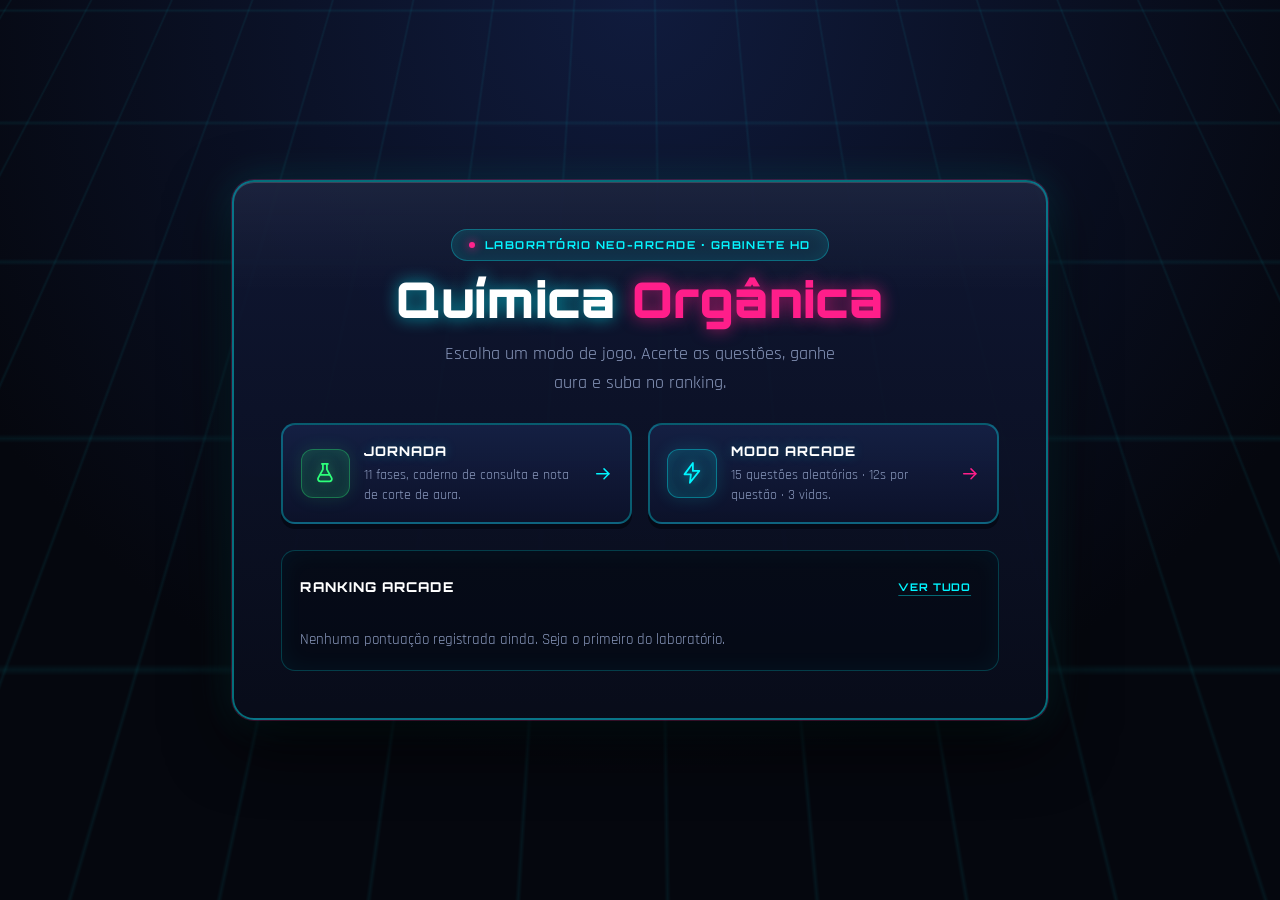
==== commit 25e4e454: "feat: aplica tema Neo-Arcade ao jogo de Quimica Organica Adapta menu, briefing, jogo, arcade, result" ====
--- a/index.html
+++ b/index.html
@@ -3,20 +3,29 @@
   <head>
     <meta charset="UTF-8" />
     <meta name="viewport" content="width=device-width, initial-scale=1, viewport-fit=cover" />
-    <meta name="theme-color" content="#090a0f" />
+    <meta name="theme-color" content="#05070e" />
     <meta name="description" content="Jogo educacional de Química Orgânica com jornada em 11 fases e modo arcade com ranking local." />
     <title>Química Orgânica</title>
     <link rel="icon" href="data:," />
+    <link rel="preconnect" href="https://fonts.googleapis.com" />
+    <link rel="preconnect" href="https://fonts.gstatic.com" crossorigin />
+    <link
+      href="https://fonts.googleapis.com/css2?family=Orbitron:wght@600;700;800;900&family=Rajdhani:wght@500;600;700&display=swap"
+      rel="stylesheet"
+    />
     <link rel="stylesheet" href="CSS/reset.css" />
     <link rel="stylesheet" href="CSS/base.css" />
     <link rel="stylesheet" href="CSS/game.css" />
     <link rel="stylesheet" href="CSS/responsive.css" />
   </head>
   <body>
+    <div class="cabinet-bg" aria-hidden="true">
+      <div class="cyber-grid"></div>
+    </div>
     <main id="app" class="app-shell">
-      <section class="start-card" aria-labelledby="app-title">
-        <p class="eyebrow">Jogo educacional</p>
-        <h1 id="app-title">Química Orgânica</h1>
+      <section class="start-card cabinet-frame" aria-labelledby="app-title">
+        <p class="marquee">Laboratório Neo-Arcade</p>
+        <h1 id="app-title">Química <span>Orgânica</span></h1>
         <p class="status" role="status">Carregando</p>
         <button class="button button-primary" type="button" data-action="start">
           Iniciar
--- a/CSS/base.css
+++ b/CSS/base.css
@@ -1,36 +1,64 @@
+/* ==========================================================
+   Neo-Arcade / Modern Cabinet — Design Tokens
+   Gabinete HD vetorial, fundo com grade cibernética e neon.
+   ========================================================== */
+
 :root {
   color-scheme: dark;
-  --bg-main: #090a0f;
-  --bg-deep: #06070b;
-  --bg-card: #131620;
-  --bg-card-raised: #1a1f2e;
-  --bg-card-hover: #232a3f;
-  --bg-input: #0d1018;
-  --border-color: #232a3d;
-  --border-strong: #313b59;
-  --text: #e8eef7;
-  --text-muted: #94a3b8;
-  --text-dim: #64748b;
-  --primary: #10b981;
-  --primary-hover: #34d399;
-  --primary-soft: rgba(16, 185, 129, 0.12);
-  --primary-glow: rgba(16, 185, 129, 0.28);
-  --accent-cyan: #06b6d4;
-  --accent-cyan-soft: rgba(6, 182, 212, 0.12);
-  --accent-cyan-glow: rgba(6, 182, 212, 0.3);
-  --danger: #f43f5e;
-  --danger-soft: rgba(244, 63, 94, 0.12);
-  --warning: #fbbf24;
-  --font-sans: Inter, "Segoe UI", ui-sans-serif, system-ui, -apple-system, BlinkMacSystemFont, sans-serif;
-  --font-mono: "JetBrains Mono", "Cascadia Code", ui-monospace, SFMono-Regular, Menlo, Consolas, monospace;
+
+  /* Paleta neon */
+  --bg-deep: #05070e;
+  --bg-main: #05070e;
+  --cabinet-surface: #0b1021;
+  --cabinet-elevated: #121a36;
+  --neon-cyan: #00f5ff;
+  --neon-magenta: #ff1e8a;
+  --neon-green: #2dff7a;
+  --neon-yellow: #ffd000;
+
+  /* Texto */
+  --text-main: #f4f7ff;
+  --text: var(--text-main);
+  --text-muted: #8a99bd;
+  --text-dim: #5f6f93;
+
+  /* Compatibilidade com os componentes existentes */
+  --bg-card: var(--cabinet-surface);
+  --bg-card-raised: var(--cabinet-elevated);
+  --bg-card-hover: #1b2547;
+  --bg-input: #070b17;
+  --border-color: rgba(0, 245, 255, 0.18);
+  --border-strong: rgba(0, 245, 255, 0.34);
+
+  --primary: var(--neon-green);
+  --primary-hover: #6dffa5;
+  --primary-soft: rgba(45, 255, 122, 0.12);
+  --primary-glow: rgba(45, 255, 122, 0.34);
+
+  --accent-cyan: var(--neon-cyan);
+  --accent-cyan-soft: rgba(0, 245, 255, 0.1);
+  --accent-cyan-glow: rgba(0, 245, 255, 0.34);
+
+  --danger: var(--neon-magenta);
+  --danger-soft: rgba(255, 30, 138, 0.12);
+  --warning: var(--neon-yellow);
+
+  /* Tipografia */
+  --font-sans: "Rajdhani", "Segoe UI", ui-sans-serif, system-ui, -apple-system, BlinkMacSystemFont, sans-serif;
+  --font-arcade: "Orbitron", "Segoe UI", ui-sans-serif, system-ui, sans-serif;
+  --font-mono: "Cascadia Code", "JetBrains Mono", ui-monospace, SFMono-Regular, Menlo, Consolas, monospace;
 
   font-family: var(--font-sans);
-  font-size: 16px;
+  font-size: 17px;
   line-height: 1.5;
-  background: var(--bg-main);
+  background: var(--bg-deep);
   color: var(--text);
   -webkit-font-smoothing: antialiased;
   -moz-osx-font-smoothing: grayscale;
+}
+
+html {
+  background: var(--bg-deep);
 }
 
 body {
@@ -38,55 +66,78 @@
   min-height: 100vh;
   min-height: 100dvh;
   background:
-    radial-gradient(1100px 620px at 12% -8%, rgba(6, 182, 212, 0.11), transparent 62%),
-    radial-gradient(900px 560px at 108% 4%, rgba(16, 185, 129, 0.1), transparent 58%),
-    radial-gradient(700px 500px at 50% 118%, rgba(6, 182, 212, 0.06), transparent 60%),
-    var(--bg-main);
+    radial-gradient(circle at 50% -10%, rgba(16, 27, 61, 0.75) 0%, rgba(5, 7, 14, 0) 62%),
+    var(--bg-deep);
   color: var(--text);
+  font-family: var(--font-sans);
 }
 
-body::before {
-  content: "";
+/* ==========================================================
+   Fundo fixo do gabinete + grade cibernética animada
+   ========================================================== */
+
+.cabinet-bg {
   position: fixed;
   inset: 0;
   z-index: 0;
   pointer-events: none;
-  background-image:
-    linear-gradient(rgba(148, 163, 184, 0.035) 1px, transparent 1px),
-    linear-gradient(90deg, rgba(148, 163, 184, 0.035) 1px, transparent 1px);
-  background-size: 48px 48px;
-  mask-image: radial-gradient(ellipse 90% 70% at 50% 30%, #000 20%, transparent 78%);
-  -webkit-mask-image: radial-gradient(ellipse 90% 70% at 50% 30%, #000 20%, transparent 78%);
+  overflow: hidden;
+  background: radial-gradient(circle at 50% 0%, #101b3d 0%, #05070e 70%);
 }
 
+.cyber-grid {
+  position: absolute;
+  inset: -50%;
+  background-image:
+    linear-gradient(rgba(0, 245, 255, 0.06) 1px, transparent 1px),
+    linear-gradient(90deg, rgba(0, 245, 255, 0.06) 1px, transparent 1px);
+  background-size: 46px 46px;
+  transform: perspective(600px) rotateX(45deg);
+  transform-origin: center top;
+  animation: grid-scroll 18s linear infinite;
+}
+
+@keyframes grid-scroll {
+  0% {
+    background-position: 0 0;
+  }
+  100% {
+    background-position: 0 46px;
+  }
+}
+
+/* ==========================================================
+   Base de interação
+   ========================================================== */
+
 ::selection {
-  background: rgba(16, 185, 129, 0.35);
-  color: #f8fafc;
+  background: rgba(255, 30, 138, 0.35);
+  color: #ffffff;
 }
 
 button,
-input {
+input,
+select {
   min-height: 44px;
 }
 
 button {
   background: transparent;
   color: inherit;
+  cursor: pointer;
+  touch-action: manipulation;
 }
 
 input {
   font-size: 16px;
-  caret-color: var(--primary);
-}
-
-button {
-  cursor: pointer;
-  touch-action: manipulation;
+  caret-color: var(--neon-cyan);
 }
 
 button:focus-visible,
-input:focus-visible {
-  outline: 3px solid var(--accent-cyan);
+input:focus-visible,
+select:focus-visible,
+a:focus-visible {
+  outline: 3px solid var(--neon-cyan);
   outline-offset: 3px;
 }
 
@@ -112,11 +163,11 @@
 }
 
 ::-webkit-scrollbar-thumb {
-  background: #2a3248;
+  background: #1d2a51;
   border: 2px solid var(--bg-deep);
   border-radius: 999px;
 }
 
 ::-webkit-scrollbar-thumb:hover {
-  background: #3a4566;
+  background: rgba(0, 245, 255, 0.45);
 }
--- a/CSS/game.css
+++ b/CSS/game.css
@@ -1,258 +1,764 @@
+/* ==========================================================
+   Neo-Arcade / Modern Cabinet — telas do jogo
+   Gabinete HD vetorial, HUD de arcade, botões táteis 3D.
+   ========================================================== */
+
+/* ---------- Casca da aplicação ---------- */
+
 .app-shell {
   display: grid;
+  place-items: center;
   width: 100%;
   min-width: 320px;
   min-height: 100vh;
   min-height: 100dvh;
-  place-items: center;
-  padding: max(1.5rem, env(safe-area-inset-top)) max(1rem, env(safe-area-inset-right)) max(1.5rem, env(safe-area-inset-bottom)) max(1rem, env(safe-area-inset-left));
+  padding:
+    max(1.5rem, env(safe-area-inset-top))
+    max(1rem, env(safe-area-inset-right))
+    max(1.5rem, env(safe-area-inset-bottom))
+    max(1rem, env(safe-area-inset-left));
   overflow-wrap: anywhere;
 }
 
+.app-shell {
+  opacity: 1;
+  transition: opacity 150ms ease;
+}
+
+.app-shell.is-transitioning {
+  opacity: 0;
+}
+
+/* ---------- Moldura do gabinete HD ---------- */
+
+.cabinet-frame,
 .start-card {
   position: relative;
-  display: grid;
-  width: min(100%, 36rem);
+  width: min(100%, 44rem);
   min-width: 0;
-  gap: 1.25rem;
-  padding: clamp(1.5rem, 6vw, 3rem);
+  background: linear-gradient(180deg, rgba(16, 24, 52, 0.94) 0%, rgba(8, 12, 26, 0.98) 100%);
+  border: 2px solid rgba(0, 245, 255, 0.42);
+  border-radius: 22px;
+  box-shadow:
+    0 0 0 1px rgba(255, 30, 138, 0.2),
+    0 24px 64px rgba(0, 0, 0, 0.8),
+    0 0 38px rgba(0, 245, 255, 0.16),
+    inset 0 1px 0 rgba(255, 255, 255, 0.15);
   overflow: hidden;
-  background:
-    linear-gradient(165deg, rgba(26, 31, 46, 0.72), rgba(19, 22, 32, 0.96) 42%),
-    var(--bg-card);
-  border: 1px solid var(--border-color);
-  border-radius: 1rem;
-  box-shadow:
-    0 24px 60px rgba(0, 0, 0, 0.55),
-    0 0 0 1px rgba(148, 163, 184, 0.03) inset,
-    0 0 32px rgba(6, 182, 212, 0.06);
-}
-
-.start-card::before {
+}
+
+/* Reflexo de vidro curvo sutil */
+.cabinet-frame::after,
+.start-card::after {
   content: "";
   position: absolute;
   top: 0;
-  right: 12%;
-  left: 12%;
-  height: 2px;
-  background: linear-gradient(90deg, transparent, var(--accent-cyan), var(--primary), transparent);
-  box-shadow: 0 0 18px var(--accent-cyan-glow);
-  opacity: 0.85;
+  right: 0;
+  left: 0;
+  height: 110px;
+  background: linear-gradient(180deg, rgba(255, 255, 255, 0.05) 0%, transparent 100%);
+  pointer-events: none;
+}
+
+.start-card {
+  display: grid;
+  gap: clamp(1rem, 3.2vw, 1.5rem);
+  padding: clamp(1.5rem, 5.5vw, 2.75rem);
+}
+
+/* ---------- Tipografia de arcade ---------- */
+
+h1 {
+  font-family: var(--font-arcade);
+  font-size: clamp(1.85rem, 5.5vw, 2.75rem);
+  font-weight: 900;
+  line-height: 1.08;
+  letter-spacing: 0.01em;
+  color: #ffffff;
+  text-shadow: 0 0 16px rgba(0, 245, 255, 0.6);
+}
+
+h1 span {
+  color: var(--neon-magenta);
+  text-shadow: 0 0 16px rgba(255, 30, 138, 0.65);
+}
+
+.marquee {
+  display: inline-flex;
+  align-items: center;
+  justify-content: center;
+  justify-self: center;
+  gap: 0.55rem;
+  max-width: 100%;
+  padding: 0.42rem 1rem;
+  border-radius: 999px;
+  background: rgba(0, 245, 255, 0.08);
+  border: 1px solid rgba(0, 245, 255, 0.32);
+  color: var(--neon-cyan);
+  font-family: var(--font-arcade);
+  font-size: 0.64rem;
+  font-weight: 700;
+  letter-spacing: 0.14em;
+  line-height: 1.5;
+  text-align: center;
+  text-transform: uppercase;
+  box-shadow: inset 0 0 18px rgba(0, 245, 255, 0.1);
+}
+
+.marquee::before {
+  content: "";
+  flex: none;
+  width: 6px;
+  height: 6px;
+  border-radius: 50%;
+  background: var(--neon-magenta);
+  box-shadow: 0 0 10px var(--neon-magenta);
 }
 
 .eyebrow {
-  color: var(--accent-cyan);
-  font-size: clamp(0.875rem, 2vw, 1rem);
-  font-weight: 600;
-  letter-spacing: 0.1em;
+  color: var(--neon-cyan);
+  font-family: var(--font-arcade);
+  font-size: 0.66rem;
+  font-weight: 700;
+  letter-spacing: 0.18em;
   text-transform: uppercase;
 }
 
-h1 {
-  font-size: clamp(2rem, 9vw, 3.5rem);
-  line-height: 1.08;
-  background: linear-gradient(135deg, #f1f5f9 30%, var(--accent-cyan) 100%);
-  -webkit-background-clip: text;
-  -webkit-text-fill-color: transparent;
-}
-
 .status {
-  color: #94a3b8;
-  font-size: clamp(1rem, 3vw, 1.125rem);
-}
+  color: var(--text-muted);
+  font-size: clamp(1rem, 2.6vw, 1.08rem);
+  line-height: 1.55;
+}
+
+/* ---------- Botões táteis 3D ---------- */
 
 .button {
   width: 100%;
-  padding: 0.875rem 1rem;
-  border-radius: 0.625rem;
-  font-size: 1rem;
-  font-weight: 700;
-  transition: all 200ms ease;
+  min-height: 46px;
+  padding: 0.8rem 1.2rem;
+  border: 2px solid transparent;
+  border-radius: 12px;
+  font-family: var(--font-arcade);
+  font-size: 0.72rem;
+  font-weight: 800;
+  letter-spacing: 0.08em;
+  line-height: 1.3;
+  overflow-wrap: normal;
+  text-transform: uppercase;
+  transition:
+    transform 0.12s ease,
+    box-shadow 0.2s ease,
+    border-color 0.2s ease,
+    background 0.2s ease,
+    color 0.2s ease;
 }
 
 .button-primary {
-  background: var(--primary);
-  color: #042f1e;
-  box-shadow: 0 0 15px var(--primary-glow);
+  background: linear-gradient(180deg, rgba(0, 245, 255, 0.26) 0%, rgba(0, 245, 255, 0.1) 100%);
+  border-color: var(--neon-cyan);
+  color: #ffffff;
+  text-shadow: 0 0 12px rgba(0, 245, 255, 0.65);
+  box-shadow:
+    0 5px 0 rgba(0, 145, 160, 0.85),
+    0 0 20px rgba(0, 245, 255, 0.25);
 }
 
 .button-primary:hover {
-  background: var(--primary-hover);
-  box-shadow: 0 0 25px rgba(16, 185, 129, 0.4);
+  background: linear-gradient(180deg, rgba(0, 245, 255, 0.38) 0%, rgba(0, 245, 255, 0.16) 100%);
   transform: translateY(-1px);
+  box-shadow:
+    0 6px 0 rgba(0, 145, 160, 0.9),
+    0 0 28px rgba(0, 245, 255, 0.4);
 }
 
 .button-primary:active {
-  background: #059669;
-  transform: translateY(0);
+  transform: translateY(4px);
+  box-shadow: 0 1px 0 rgba(0, 145, 160, 0.85);
+}
+
+.button-secondary {
+  background: linear-gradient(180deg, rgba(30, 24, 60, 0.92) 0%, rgba(12, 16, 36, 0.98) 100%);
+  border-color: rgba(255, 30, 138, 0.45);
+  color: #ffffff;
+  box-shadow: 0 5px 0 rgba(5, 9, 22, 0.95);
+}
+
+.button-secondary:hover {
+  border-color: var(--neon-magenta);
+  background: linear-gradient(180deg, rgba(255, 30, 138, 0.22) 0%, rgba(14, 18, 42, 0.98) 100%);
+  color: #ffe4f2;
+  text-shadow: 0 0 12px rgba(255, 30, 138, 0.6);
+  transform: translateY(-1px);
+  box-shadow:
+    0 6px 0 rgba(145, 15, 75, 0.75),
+    0 0 22px rgba(255, 30, 138, 0.3);
+}
+
+.button-secondary:active {
+  transform: translateY(4px);
+  box-shadow: 0 1px 0 rgba(145, 15, 75, 0.75);
 }
 
 .button:disabled {
-  opacity: 0.55;
+  opacity: 0.5;
   box-shadow: none;
   transform: none;
   cursor: not-allowed;
 }
 
-.app-shell { opacity: 1; transition: opacity 150ms ease; }
-.app-shell.is-transitioning { opacity: 0; }
-
-.button-secondary { 
-  background: var(--bg-card-raised); 
-  color: #f1f5f9; 
-  border: 1px solid var(--border-color);
-}
-.button-secondary:hover {
-  background: var(--bg-card-hover);
-  border-color: var(--border-strong);
-}
-
-.phase-summary { display: grid; gap: 0.75rem; margin: 0; }
-.phase-summary div, .panel { padding: 1.25rem; background: var(--bg-card); border: 1px solid var(--border-color); border-radius: 0.75rem; }
-.phase-summary dt { color: var(--accent-cyan); font-size: 0.875rem; font-weight: 600; }
-.phase-summary dd { margin: 0.35rem 0 0; font-weight: 700; font-size: 1.125rem; }
-
-.game-header, .button-row { display: flex; gap: 0.75rem; align-items: center; justify-content: space-between; }
-.timer { font-weight: 700; font-family: ui-monospace, monospace; color: var(--accent-cyan); }
-.game-grid { display: grid; gap: 0.75rem; }
-.panel h2 { margin: 0; font-size: 1.125rem; color: #f1f5f9; }
-.panel p { margin: 0.5rem 0 0; color: #94a3b8; }
-.button-row .button { flex: 1; }
-
-.result-pass { color: var(--primary); text-shadow: 0 0 10px var(--primary-glow); }
-.result-fail { color: #f43f5e; }
-.result-card { width: min(100%, 38rem); }
-.result-comparison { display: grid; gap: 0.625rem; }
-.result-comparison p { margin: 0; }
-
-.result-aura-values { display: flex; flex-wrap: wrap; justify-content: space-between; gap: 0.5rem 1rem; color: #94a3b8; font-size: 0.875rem; }
-.aura-meter { position: relative; height: 1.25rem; overflow: hidden; border: 1px solid var(--border-color); border-radius: 999px; background: #090a0f; }
-.aura-meter-fill { display: block; height: 100%; border-radius: inherit; background: var(--primary); box-shadow: 0 0 10px var(--primary-glow); transition: width 250ms ease; }
-.aura-meter-fill.is-failing { background: #f43f5e; box-shadow: 0 0 10px rgba(244, 63, 94, 0.3); }
-.aura-meter-cutoff { position: absolute; top: -0.25rem; bottom: -0.25rem; width: 3px; background: #f1f5f9; box-shadow: 0 0 0 1px #090a0f; }
-
-.result-breakdown { display: grid; gap: 0.625rem; margin: 0; }
-.result-breakdown div { display: flex; min-width: 0; align-items: baseline; justify-content: space-between; gap: 1rem; padding-bottom: 0.625rem; border-bottom: 1px solid var(--border-color); }
-.result-breakdown dt { color: #94a3b8; }
-.result-breakdown dd { margin: 0; font-weight: 700; text-align: right; font-variant-numeric: tabular-nums; color: #f1f5f9; }
-.result-breakdown .result-total { padding-top: 0.75rem; border-bottom: 0; font-size: 1.25rem; color: var(--primary); }
-
-.aura-equation { margin: 0; padding: 1rem; border-radius: 0.625rem; background: #090a0f; border: 1px solid var(--border-color); color: var(--accent-cyan); text-align: center; font-family: ui-monospace, monospace; font-size: 0.9375rem; font-variant-numeric: tabular-nums; }
-
-.debug-controls { position: fixed; top: max(0.75rem, env(safe-area-inset-top)); right: max(0.75rem, env(safe-area-inset-right)); z-index: 20; display: grid; gap: 0.75rem; width: min(22rem, calc(100vw - 1.5rem)); max-height: min(80vh, 36rem); padding: 1rem; overflow: auto; background: var(--bg-card); border: 1px solid var(--border-color); border-radius: 0.75rem; box-shadow: 0 1rem 30px rgba(0, 0, 0, 0.6); }
-.debug-controls[hidden] { display: none; }
-.debug-controls h2 { margin: 0; font-size: 1rem; color: #f1f5f9; }
-.debug-values { display: grid; gap: 0.5rem; margin: 0; }
-.debug-values div { display: grid; gap: 0.125rem; min-width: 0; }
-.debug-values dt { color: #94a3b8; font-size: 0.75rem; }
-.debug-values dd { min-width: 0; margin: 0; overflow-wrap: anywhere; font-family: ui-monospace, monospace; font-size: 0.875rem; color: var(--accent-cyan); }
-.debug-actions { display: grid; gap: 0.5rem; }
-.debug-controls button { min-height: 44px; padding: 0.5rem 0.75rem; background: var(--bg-card-raised); border: 1px solid var(--border-color); border-radius: 0.375rem; color: #f1f5f9; font-size: 0.875rem; text-align: left; }
-.debug-controls button:hover { background: var(--bg-card-hover); }
+.button-row {
+  display: flex;
+  align-items: center;
+  justify-content: space-between;
+  gap: 0.75rem;
+}
+
+.button-row .button {
+  flex: 1;
+}
+
+/* ---------- Painéis ---------- */
+
+.panel {
+  padding: 1.1rem;
+  background: rgba(6, 10, 22, 0.8);
+  border: 1px solid rgba(0, 245, 255, 0.22);
+  border-radius: 14px;
+  box-shadow: inset 0 0 24px rgba(0, 245, 255, 0.05);
+}
+
+.panel h2 {
+  margin: 0;
+  font-family: var(--font-arcade);
+  font-size: 0.8rem;
+  font-weight: 800;
+  letter-spacing: 0.08em;
+  text-transform: uppercase;
+  color: #ffffff;
+}
+
+.panel p {
+  margin: 0.5rem 0 0;
+  color: var(--text-muted);
+}
+
+.panel-heading {
+  display: flex;
+  align-items: center;
+  justify-content: space-between;
+  gap: 1rem;
+  margin-bottom: 0.8rem;
+}
+
+.panel-heading h2 {
+  margin: 0;
+}
+
+.phase-summary {
+  display: grid;
+  gap: 0.75rem;
+  margin: 0;
+}
+
+.phase-summary div {
+  padding: 1.1rem;
+  background: rgba(6, 10, 22, 0.8);
+  border: 1px solid rgba(0, 245, 255, 0.22);
+  border-radius: 14px;
+}
+
+.phase-summary dt {
+  color: var(--neon-cyan);
+  font-size: 0.8rem;
+  font-weight: 600;
+  letter-spacing: 0.06em;
+  text-transform: uppercase;
+}
+
+.phase-summary dd {
+  margin: 0.35rem 0 0;
+  font-family: var(--font-arcade);
+  font-size: 1.05rem;
+  font-weight: 700;
+}
+
+.text-button {
+  min-height: 36px;
+  padding: 0.25rem 0.5rem;
+  border-radius: 8px;
+  color: var(--neon-cyan);
+  font-family: var(--font-arcade);
+  font-size: 0.62rem;
+  font-weight: 700;
+  letter-spacing: 0.08em;
+  text-decoration: underline;
+  text-decoration-color: rgba(0, 245, 255, 0.4);
+  text-underline-offset: 4px;
+  text-transform: uppercase;
+  white-space: nowrap;
+  transition: color 150ms ease, background 150ms ease;
+}
+
+.text-button:hover {
+  background: rgba(0, 245, 255, 0.1);
+  color: #8dfaff;
+}
+
+.text-button-danger {
+  justify-self: center;
+  color: var(--neon-magenta);
+  text-decoration-color: rgba(255, 30, 138, 0.45);
+}
+
+.text-button-danger:hover {
+  background: rgba(255, 30, 138, 0.1);
+  color: #ff7ab7;
+}
+
+/* ==========================================================
+   Menu principal
+   ========================================================== */
+
+.menu-card {
+  width: min(100%, 48rem);
+}
+
+.menu-header {
+  display: grid;
+  justify-items: center;
+  gap: 0.7rem;
+  text-align: center;
+}
+
+.menu-header h1 {
+  padding-bottom: 0.1rem;
+  font-size: clamp(1.75rem, 5.6vw, 2.9rem);
+}
+
+.menu-header .status {
+  max-width: 46ch;
+}
+
+.mode-grid {
+  display: grid;
+  grid-template-columns: repeat(2, minmax(0, 1fr));
+  gap: 0.9rem;
+}
+
+.icon {
+  display: block;
+  width: 1.25rem;
+  height: 1.25rem;
+  flex: none;
+}
+
+.mode-card {
+  display: grid;
+  grid-template-columns: auto minmax(0, 1fr) auto;
+  align-items: center;
+  gap: 0.85rem;
+  min-width: 0;
+  padding: 1rem 1.05rem;
+  text-align: left;
+  background: linear-gradient(180deg, rgba(22, 33, 70, 0.92) 0%, rgba(12, 18, 42, 0.98) 100%);
+  border: 2px solid rgba(0, 245, 255, 0.32);
+  border-radius: 14px;
+  box-shadow: 0 5px 0 rgba(5, 9, 22, 0.95);
+  transition:
+    transform 0.12s ease,
+    box-shadow 0.2s ease,
+    border-color 0.2s ease,
+    background 0.2s ease;
+}
+
+.mode-card:hover {
+  transform: translateY(-2px);
+  border-color: var(--neon-cyan);
+  background: linear-gradient(180deg, rgba(0, 245, 255, 0.2) 0%, rgba(14, 24, 54, 0.98) 100%);
+  box-shadow:
+    0 7px 0 rgba(0, 140, 160, 0.55),
+    0 0 24px rgba(0, 245, 255, 0.3);
+}
+
+.mode-card:active {
+  transform: translateY(3px);
+  box-shadow: 0 1px 0 rgba(0, 140, 160, 0.6);
+}
+
+.mode-card-arcade:hover {
+  border-color: var(--neon-magenta);
+  background: linear-gradient(180deg, rgba(255, 30, 138, 0.2) 0%, rgba(14, 18, 44, 0.98) 100%);
+  box-shadow:
+    0 7px 0 rgba(145, 15, 75, 0.65),
+    0 0 24px rgba(255, 30, 138, 0.3);
+}
+
+.mode-card-arcade:active {
+  box-shadow: 0 1px 0 rgba(145, 15, 75, 0.7);
+}
+
+.mode-icon {
+  display: grid;
+  place-items: center;
+  width: 2.9rem;
+  height: 2.9rem;
+  background: rgba(45, 255, 122, 0.1);
+  border: 1px solid rgba(45, 255, 122, 0.35);
+  border-radius: 12px;
+  color: var(--neon-green);
+  font-size: 1.35rem;
+  line-height: 1;
+  box-shadow:
+    inset 0 0 16px rgba(45, 255, 122, 0.12),
+    0 0 18px rgba(45, 255, 122, 0.12);
+}
+
+.mode-icon .icon {
+  width: 1.4rem;
+  height: 1.4rem;
+  filter: drop-shadow(0 0 6px rgba(45, 255, 122, 0.45));
+}
+
+.mode-card-arcade .mode-icon {
+  background: rgba(0, 245, 255, 0.1);
+  border-color: rgba(0, 245, 255, 0.38);
+  color: var(--neon-cyan);
+  box-shadow:
+    inset 0 0 16px rgba(0, 245, 255, 0.12),
+    0 0 18px rgba(0, 245, 255, 0.14);
+}
+
+.mode-card-arcade .mode-icon .icon {
+  filter: drop-shadow(0 0 6px rgba(0, 245, 255, 0.5));
+}
+
+.mode-copy {
+  display: grid;
+  min-width: 0;
+  gap: 0.2rem;
+}
+
+.mode-title {
+  color: #ffffff;
+  font-family: var(--font-arcade);
+  font-size: 0.78rem;
+  font-weight: 800;
+  letter-spacing: 0.07em;
+  text-transform: uppercase;
+  text-shadow: 0 0 12px rgba(0, 245, 255, 0.25);
+}
+
+.mode-description {
+  color: var(--text-muted);
+  font-size: 0.85rem;
+  line-height: 1.4;
+}
+
+.mode-arrow {
+  color: var(--neon-cyan);
+  font-size: 1.2rem;
+  transition: transform 180ms ease, color 180ms ease;
+}
+
+.mode-arrow .icon {
+  width: 1.15rem;
+  height: 1.15rem;
+}
+
+.mode-card-arcade .mode-arrow {
+  color: var(--neon-magenta);
+}
+
+.mode-card:hover .mode-arrow {
+  transform: translateX(3px);
+}
+
+.ranking-preview {
+  display: grid;
+}
+
+/* ==========================================================
+   Ranking
+   ========================================================== */
+
+.ranking-list {
+  display: grid;
+  gap: 0.5rem;
+  margin: 0;
+  padding: 0;
+  list-style: none;
+}
+
+.ranking-list[hidden],
+.ranking-empty[hidden],
+.ranking-after-save[hidden] {
+  display: none;
+}
+
+.ranking-entry {
+  display: grid;
+  grid-template-columns: 2.3rem minmax(0, 1fr) auto;
+  align-items: center;
+  gap: 0.7rem;
+  min-width: 0;
+  padding: 0.55rem 0.7rem;
+  background: rgba(6, 10, 22, 0.72);
+  border: 1px solid rgba(0, 245, 255, 0.14);
+  border-radius: 12px;
+}
+
+.ranking-position {
+  display: grid;
+  place-items: center;
+  width: 2.3rem;
+  height: 2.3rem;
+  background: rgba(0, 245, 255, 0.08);
+  border: 1px solid rgba(0, 245, 255, 0.22);
+  border-radius: 9px;
+  color: var(--neon-cyan);
+  font-family: var(--font-arcade);
+  font-size: 0.68rem;
+  font-weight: 700;
+  font-variant-numeric: tabular-nums;
+  text-shadow: 0 0 10px rgba(0, 245, 255, 0.4);
+}
+
+.ranking-entry.is-first .ranking-position {
+  background: linear-gradient(135deg, rgba(255, 208, 0, 0.24), rgba(255, 208, 0, 0.06));
+  border-color: rgba(255, 208, 0, 0.5);
+  color: var(--neon-yellow);
+  text-shadow: 0 0 12px rgba(255, 208, 0, 0.6);
+}
+
+.ranking-entry.is-second .ranking-position {
+  background: linear-gradient(135deg, rgba(203, 213, 225, 0.2), rgba(203, 213, 225, 0.04));
+  border-color: rgba(203, 213, 225, 0.38);
+  color: #dbe4f3;
+  text-shadow: none;
+}
+
+.ranking-entry.is-third .ranking-position {
+  background: linear-gradient(135deg, rgba(255, 30, 138, 0.22), rgba(255, 30, 138, 0.05));
+  border-color: rgba(255, 30, 138, 0.45);
+  color: #ff7ab7;
+  text-shadow: 0 0 12px rgba(255, 30, 138, 0.45);
+}
+
+.ranking-player {
+  display: grid;
+  min-width: 0;
+  gap: 0.05rem;
+}
+
+.ranking-name {
+  overflow: hidden;
+  color: var(--text-main);
+  font-weight: 700;
+  text-overflow: ellipsis;
+  white-space: nowrap;
+}
+
+.ranking-meta {
+  color: var(--text-dim);
+  font-size: 0.72rem;
+  line-height: 1.35;
+}
+
+.ranking-score {
+  display: flex;
+  align-items: baseline;
+  gap: 0.25rem;
+  color: var(--neon-yellow);
+  font-family: var(--font-arcade);
+  font-variant-numeric: tabular-nums;
+}
+
+.ranking-score strong {
+  font-size: 1rem;
+  line-height: 1;
+  text-shadow: 0 0 12px rgba(255, 208, 0, 0.45);
+}
+
+.ranking-score small {
+  color: var(--text-dim);
+  font-size: 0.6rem;
+  letter-spacing: 0.08em;
+  text-transform: uppercase;
+}
+
+.ranking-entry.is-new {
+  border-color: rgba(255, 30, 138, 0.7);
+  box-shadow: 0 0 22px rgba(255, 30, 138, 0.28);
+  animation: ranking-highlight 1400ms ease-out;
+}
+
+.ranking-empty {
+  margin: 0.25rem 0 0;
+  color: var(--text-muted);
+  font-size: 0.88rem;
+  line-height: 1.6;
+}
+
+.ranking-screen {
+  width: min(100%, 44rem);
+}
+
+.ranking-list-full .ranking-entry {
+  padding: 0.65rem 0.8rem;
+}
+
+.ranking-after-save {
+  margin-top: 0.25rem;
+}
+
+/* ==========================================================
+   Briefing de fase
+   ========================================================== */
 
 .briefing-card {
-  width: min(100%, 32rem);
-  gap: clamp(1.25rem, 4vw, 2rem);
+  width: min(100%, 36rem);
+  gap: clamp(1rem, 3.6vw, 1.6rem);
 }
 
 .briefing-phase {
-  font-size: clamp(2.5rem, 10vw, 4.5rem);
-  color: var(--accent-cyan);
-  font-weight: 800;
+  font-size: clamp(2.35rem, 9vw, 3.5rem);
+  text-transform: uppercase;
+  color: var(--neon-cyan);
+  text-shadow: 0 0 20px rgba(0, 245, 255, 0.55);
 }
 
 .briefing-phase span {
-  color: #94a3b8;
-  font-size: 0.45em;
+  display: block;
+  margin-top: 0.15rem;
+  color: var(--text-muted);
+  font-family: var(--font-sans);
+  font-size: 0.34em;
   font-weight: 600;
-  display: block;
-  letter-spacing: 0.05em;
-  text-transform: uppercase;
+  letter-spacing: 0.2em;
+  text-shadow: none;
 }
 
 .briefing-topic {
-  color: #f1f5f9;
-  font-size: clamp(1.25rem, 4vw, 1.75rem);
+  color: #ffffff;
+  font-family: var(--font-arcade);
+  font-size: clamp(1rem, 3.4vw, 1.35rem);
   font-weight: 700;
+  letter-spacing: 0.03em;
 }
 
 .briefing-instructions {
-  color: #94a3b8;
-  font-size: 0.9375rem;
+  color: var(--text-muted);
+  font-size: 0.95rem;
+  line-height: 1.55;
 }
 
 .briefing-meta {
   display: grid;
-  gap: 0.875rem;
+  gap: 0.6rem;
   margin: 0;
-  color: #94a3b8;
-  font-size: 0.875rem;
+  font-size: 0.9rem;
 }
 
 .briefing-meta div {
   display: flex;
+  align-items: baseline;
   justify-content: space-between;
   gap: 1rem;
-  padding-top: 0.875rem;
-  border-top: 1px solid var(--border-color);
+  padding-top: 0.7rem;
+  border-top: 1px dashed rgba(0, 245, 255, 0.22);
 }
 
 .briefing-meta dt {
-  color: #94a3b8;
+  color: var(--text-muted);
+  letter-spacing: 0.02em;
 }
 
 .briefing-meta dd {
   margin: 0;
+  color: var(--neon-yellow);
+  font-family: var(--font-arcade);
+  font-size: 0.85rem;
   font-weight: 700;
   text-align: right;
-  color: #f1f5f9;
-}
+  text-shadow: 0 0 10px rgba(255, 208, 0, 0.45);
+}
+
+.briefing-actions {
+  margin-top: 0.2rem;
+}
+
+/* ==========================================================
+   Jogo — gabinete, HUD e progresso
+   ========================================================== */
 
 .game-body {
   overflow: hidden;
 }
 
 .app-shell.game-active {
-  display: block;
+  display: grid;
+  grid-template-rows: minmax(0, 1fr);
+  place-items: stretch;
   width: 100%;
-  min-height: 0;
-  padding: 0;
-}
-
-.game-shell {
-  position: relative;
-  display: grid;
-  grid-template-rows: auto auto minmax(0, 1fr) auto;
-  width: 100%;
-  min-width: 0;
-  min-height: 0;
   height: 100vh;
   height: 100dvh;
   height: min(100dvh, var(--game-viewport-height, 100vh));
+  min-height: 0;
+  padding:
+    max(0.5rem, env(safe-area-inset-top))
+    max(0.5rem, env(safe-area-inset-right))
+    max(0.5rem, env(safe-area-inset-bottom))
+    max(0.5rem, env(safe-area-inset-left));
   overflow: hidden;
-  background: var(--bg-main);
+}
+
+.game-shell {
+  position: relative;
+  display: grid;
+  grid-template-rows: auto auto minmax(0, 1fr) auto;
+  width: 100%;
+  max-width: 76rem;
+  height: 100%;
+  min-width: 0;
+  min-height: 0;
+  margin-inline: auto;
+  overflow: hidden;
+  background: linear-gradient(180deg, rgba(16, 24, 52, 0.96) 0%, rgba(6, 9, 20, 0.99) 100%);
+  border: 2px solid rgba(0, 245, 255, 0.42);
+  border-radius: clamp(14px, 2vw, 22px);
+  box-shadow:
+    0 0 0 1px rgba(255, 30, 138, 0.2),
+    0 24px 64px rgba(0, 0, 0, 0.8),
+    0 0 38px rgba(0, 245, 255, 0.16),
+    inset 0 1px 0 rgba(255, 255, 255, 0.15);
+}
+
+.game-shell::after {
+  content: "";
+  position: absolute;
+  top: 0;
+  right: 0;
+  left: 0;
+  height: 110px;
+  background: linear-gradient(180deg, rgba(255, 255, 255, 0.05) 0%, transparent 100%);
+  pointer-events: none;
+  z-index: 5;
 }
 
 .game-hud {
   position: relative;
-  z-index: 1;
+  z-index: 4;
   display: flex;
   align-items: center;
   justify-content: space-between;
+  gap: 0.6rem;
   min-height: 4rem;
-  padding: max(0.75rem, env(safe-area-inset-top)) max(1.25rem, env(safe-area-inset-right)) 0.75rem max(1.25rem, env(safe-area-inset-left));
-  background: var(--bg-card);
-  border-bottom: 1px solid var(--border-color);
-}
-
-.hud-value {
-  display: flex;
-  min-width: 0;
-  gap: 0.5rem;
-  margin: 0;
-  color: #94a3b8;
-  font-size: 0.875rem;
-  align-items: center;
+  padding:
+    max(0.7rem, env(safe-area-inset-top))
+    clamp(0.7rem, 2vw, 1.25rem)
+    0.7rem;
+  background: rgba(5, 8, 18, 0.92);
+  border-bottom: 1px solid rgba(0, 245, 255, 0.22);
 }
 
 .hud-lead {
@@ -262,113 +768,1026 @@
   gap: 0.5rem;
 }
 
+.hud-value {
+  display: flex;
+  flex-direction: column;
+  justify-content: center;
+  gap: 0.05rem;
+  min-width: 0;
+  margin: 0;
+  padding: 0.28rem 0.8rem;
+  background: rgba(14, 22, 48, 0.9);
+  border: 1px solid rgba(0, 245, 255, 0.28);
+  border-radius: 10px;
+  box-shadow: inset 0 0 14px rgba(0, 245, 255, 0.05);
+}
+
+.hud-value > span {
+  color: var(--text-muted);
+  font-family: var(--font-arcade);
+  font-size: 0.52rem;
+  font-weight: 700;
+  letter-spacing: 0.12em;
+  line-height: 1.2;
+  text-transform: uppercase;
+  white-space: nowrap;
+}
+
+.hud-value output {
+  display: inline-block;
+  min-width: 4ch;
+  color: var(--neon-cyan);
+  font-family: var(--font-arcade);
+  font-size: 1.05rem;
+  font-weight: 700;
+  font-variant-numeric: tabular-nums;
+  line-height: 1.15;
+  text-shadow: 0 0 10px rgba(0, 245, 255, 0.45);
+}
+
+.hud-value[aria-label="Aura"] output {
+  color: var(--neon-yellow);
+  text-shadow: 0 0 12px rgba(255, 208, 0, 0.55);
+}
+
 .hud-back {
   display: grid;
   flex: none;
   place-items: center;
-  width: 2.75rem;
-  height: 2.75rem;
-  min-height: 2.75rem;
+  width: 2.65rem;
+  height: 2.65rem;
+  min-height: 2.65rem;
   padding: 0;
-  background: var(--bg-card-raised);
-  border: 1px solid var(--border-color);
-  border-radius: 0.625rem;
+  background: linear-gradient(180deg, rgba(22, 33, 70, 0.92) 0%, rgba(12, 18, 42, 0.98) 100%);
+  border: 2px solid rgba(0, 245, 255, 0.3);
+  border-radius: 10px;
   color: var(--text-muted);
-  transition: background 160ms ease, border-color 160ms ease, color 160ms ease;
+  box-shadow: 0 3px 0 rgba(5, 9, 22, 0.95);
+  transition: background 160ms ease, border-color 160ms ease, color 160ms ease, transform 120ms ease;
 }
 
 .hud-back:hover {
-  background: var(--accent-cyan-soft);
-  border-color: rgba(6, 182, 212, 0.45);
-  color: var(--accent-cyan);
+  background: rgba(0, 245, 255, 0.16);
+  border-color: var(--neon-cyan);
+  color: var(--neon-cyan);
+  transform: translateY(-1px);
+}
+
+.hud-back:active {
+  transform: translateY(2px);
+  box-shadow: none;
 }
 
 .hud-back .icon {
-  width: 1.15rem;
-  height: 1.15rem;
-}
-
-.hud-value output {
-  min-width: 4ch;
-  color: #f1f5f9;
-  font-family: ui-monospace, monospace;
-  font-variant-numeric: tabular-nums;
-  display: inline-block;
-  font-weight: 700;
-}
+  width: 1.1rem;
+  height: 1.1rem;
+}
+
+.game-progress {
+  position: relative;
+  z-index: 3;
+  height: 6px;
+  overflow: hidden;
+  background: rgba(255, 255, 255, 0.06);
+}
+
+.game-progress-fill {
+  display: block;
+  width: 0;
+  height: 100%;
+  background: linear-gradient(90deg, var(--neon-cyan), var(--neon-magenta));
+  box-shadow: 0 0 14px var(--neon-cyan);
+  transition: width 260ms ease;
+}
+
+/* ---------- Área da questão ---------- */
 
 .question-area {
+  min-width: 0;
   min-height: 0;
-  min-width: 0;
+  padding: clamp(1rem, 3.2vw, 2rem);
   overflow: auto;
-  padding: clamp(1rem, 4vw, 2.5rem);
   overscroll-behavior: contain;
+}
+
+.question-stage {
+  display: flex;
+  flex-direction: column;
+  align-items: stretch;
+  justify-content: center;
+  justify-content: safe center;
+  gap: clamp(0.8rem, 2.4vw, 1.15rem);
 }
 
 .question-placeholder {
   margin: 0;
-  color: #64748b;
-}
-
-.notebook-panel {
-  position: absolute;
-  right: max(1rem, env(safe-area-inset-right));
-  bottom: calc(4.75rem + env(safe-area-inset-bottom));
-  left: max(1rem, env(safe-area-inset-left));
-  z-index: 2;
+  color: var(--text-dim);
+}
+
+.question-meta {
+  display: flex;
+  flex-wrap: wrap;
+  align-items: center;
+  justify-content: center;
+  gap: 0.45rem;
+  width: min(100%, 54rem);
+  margin: 0 auto;
+}
+
+.question-tag {
+  padding: 0.3rem 0.65rem;
+  background: rgba(0, 245, 255, 0.08);
+  border: 1px solid rgba(0, 245, 255, 0.28);
+  border-radius: 999px;
+  color: var(--neon-cyan);
+  font-family: var(--font-arcade);
+  font-size: 0.58rem;
+  font-weight: 700;
+  letter-spacing: 0.08em;
+  line-height: 1.5;
+  text-transform: uppercase;
+  text-shadow: 0 0 10px rgba(0, 245, 255, 0.35);
+}
+
+.question-tag-phase {
+  overflow: hidden;
+  max-width: min(100%, 26rem);
+  background: rgba(10, 16, 36, 0.85);
+  border-color: rgba(0, 245, 255, 0.16);
+  color: var(--text-muted);
+  font-family: var(--font-sans);
+  font-size: 0.72rem;
+  font-weight: 600;
+  letter-spacing: 0.02em;
+  text-overflow: ellipsis;
+  text-shadow: none;
+  text-transform: none;
+  white-space: nowrap;
+}
+
+.question-tag-combo {
+  background: rgba(255, 208, 0, 0.12);
+  border-color: rgba(255, 208, 0, 0.45);
+  color: var(--neon-yellow);
+  text-shadow: 0 0 12px rgba(255, 208, 0, 0.5);
+  animation: combo-pop 260ms ease-out;
+}
+
+.question-tag-combo[hidden] {
+  display: none;
+}
+
+.question-text {
+  width: min(100%, 54rem);
   min-width: 0;
-  padding: 1.25rem;
-  background: var(--bg-card);
-  border: 1px solid var(--border-color);
-  border-radius: 0.75rem;
-}
-
-.notebook-panel p {
-  margin: 0;
-}
+  max-width: 54rem;
+  margin-inline: auto;
+  padding: clamp(1.1rem, 2.8vw, 1.6rem);
+  overflow-wrap: anywhere;
+  background: rgba(6, 10, 22, 0.82);
+  border: 1px solid rgba(0, 245, 255, 0.28);
+  border-radius: 14px;
+  font-size: clamp(1.1rem, 2.6vw, 1.35rem);
+  font-weight: 600;
+  line-height: 1.45;
+  box-shadow: inset 0 0 24px rgba(0, 245, 255, 0.06);
+  transition: border-color 160ms ease, box-shadow 200ms ease, background 200ms ease;
+}
+
+.question-text.is-correct {
+  border-color: var(--neon-green);
+  background: rgba(8, 26, 20, 0.85);
+  box-shadow:
+    0 0 26px rgba(45, 255, 122, 0.35),
+    inset 0 0 24px rgba(45, 255, 122, 0.08);
+}
+
+.question-text.is-incorrect {
+  border-color: var(--neon-magenta);
+  background: rgba(30, 6, 20, 0.85);
+  box-shadow:
+    0 0 26px rgba(255, 30, 138, 0.35),
+    inset 0 0 24px rgba(255, 30, 138, 0.08);
+  animation: question-shake 360ms ease-in-out;
+}
+
+.question-stage .question-text {
+  margin-inline: auto;
+}
+
+/* ---------- Alternativas táteis 3D ---------- */
+
+.answer-options {
+  display: grid;
+  grid-template-columns: repeat(auto-fit, minmax(min(100%, 18rem), 1fr));
+  gap: 0.7rem;
+  width: min(100%, 54rem);
+  margin: 0 auto;
+}
+
+.answer-options[hidden] {
+  display: none;
+}
+
+.answer-option {
+  min-height: 50px;
+  padding: 0.72rem 1rem;
+  background: linear-gradient(180deg, rgba(22, 33, 70, 0.92) 0%, rgba(12, 18, 42, 0.98) 100%);
+  border: 2px solid rgba(0, 245, 255, 0.3);
+  border-radius: 12px;
+  box-shadow: 0 4px 0 rgba(5, 9, 22, 0.95);
+  color: #ffffff;
+  font: inherit;
+  font-size: 0.98rem;
+  font-weight: 600;
+  line-height: 1.35;
+  text-align: left;
+  overflow-wrap: anywhere;
+  transition:
+    transform 0.12s ease,
+    box-shadow 0.2s ease,
+    border-color 0.2s ease,
+    background 0.2s ease;
+}
+
+.answer-option:hover:not(:disabled) {
+  transform: translateY(-1px);
+  border-color: var(--neon-cyan);
+  background: linear-gradient(180deg, rgba(0, 245, 255, 0.2) 0%, rgba(14, 24, 54, 0.98) 100%);
+  box-shadow:
+    0 5px 0 rgba(0, 140, 160, 0.7),
+    0 0 20px rgba(0, 245, 255, 0.28);
+}
+
+.answer-option:active:not(:disabled) {
+  transform: translateY(3px);
+  box-shadow: 0 1px 0 rgba(0, 140, 160, 0.7);
+}
+
+.answer-option:focus-visible {
+  outline: 2px solid var(--neon-cyan);
+  outline-offset: 2px;
+}
+
+.answer-option:disabled {
+  cursor: default;
+  opacity: 0.45;
+  box-shadow: none;
+  transform: none;
+}
+
+.answer-feedback {
+  min-height: 1.5rem;
+  width: min(100%, 54rem);
+  margin: 0 auto;
+  color: var(--text-main);
+  font-size: 1rem;
+  font-weight: 600;
+  text-align: center;
+}
+
+.answer-feedback.is-correct {
+  color: var(--neon-green);
+  text-shadow: 0 0 14px rgba(45, 255, 122, 0.55);
+}
+
+.answer-feedback.is-incorrect {
+  color: var(--neon-magenta);
+  text-shadow: 0 0 14px rgba(255, 30, 138, 0.55);
+}
+
+/* ---------- Rodapé de resposta ---------- */
 
 .game-footer {
   position: relative;
-  z-index: 3;
+  z-index: 4;
   display: grid;
   grid-template-columns: minmax(44px, auto) minmax(0, 1fr) minmax(44px, auto);
-  gap: 0.75rem;
-  padding: 0.875rem max(1rem, env(safe-area-inset-right)) calc(0.875rem + env(safe-area-inset-bottom)) max(1rem, env(safe-area-inset-left));
-  background: var(--bg-card);
-  border-top: 1px solid var(--border-color);
+  gap: 0.6rem;
+  padding:
+    0.7rem
+    clamp(0.7rem, 2vw, 1.25rem)
+    calc(0.7rem + env(safe-area-inset-bottom));
+  background: rgba(5, 8, 18, 0.95);
+  border-top: 1px solid rgba(0, 245, 255, 0.22);
 }
 
 .game-footer input,
 .game-footer button {
   min-height: 48px;
   min-width: 0;
-  border-radius: 0.625rem;
+  border-radius: 10px;
 }
 
 .game-footer input {
   min-width: 0;
-  padding: 0.75rem 1rem;
-  border: 1px solid var(--border-color);
-  background: #090a0f;
-  color: #f1f5f9;
+  padding: 0.6rem 1rem;
+  background: #070b17;
+  border: 2px solid rgba(0, 245, 255, 0.28);
+  color: #ffffff;
+  font-family: var(--font-sans);
   font-size: 16px;
+  font-weight: 600;
+  transition: border-color 160ms ease, box-shadow 160ms ease;
+}
+
+.game-footer input::placeholder {
+  color: var(--text-dim);
 }
 
 .game-footer input:focus {
-  border-color: var(--primary);
-  outline: 2px solid var(--primary-glow);
+  outline: none;
+  border-color: var(--neon-cyan);
+  box-shadow: 0 0 16px rgba(0, 245, 255, 0.3);
 }
 
 .game-footer button {
-  padding: 0.75rem 1rem;
-  color: #f1f5f9;
+  padding: 0.55rem 0.9rem;
+  font-family: var(--font-arcade);
+  font-size: 0.62rem;
+  font-weight: 800;
+  letter-spacing: 0.06em;
+  line-height: 1.25;
+  text-transform: uppercase;
+  transition:
+    transform 0.12s ease,
+    box-shadow 0.2s ease,
+    border-color 0.2s ease,
+    background 0.2s ease;
+}
+
+.notebook-button {
+  background: linear-gradient(180deg, rgba(255, 30, 138, 0.18) 0%, rgba(20, 14, 38, 0.98) 100%);
+  border: 2px solid rgba(255, 30, 138, 0.45);
+  color: #ffd9ea;
+  white-space: nowrap;
+  box-shadow: 0 4px 0 rgba(145, 15, 75, 0.55);
+}
+
+.notebook-button:hover {
+  border-color: var(--neon-magenta);
+  color: #ffffff;
+  box-shadow:
+    0 5px 0 rgba(145, 15, 75, 0.7),
+    0 0 18px rgba(255, 30, 138, 0.3);
+}
+
+.notebook-button:active {
+  transform: translateY(3px);
+  box-shadow: 0 1px 0 rgba(145, 15, 75, 0.7);
+}
+
+.send-button {
+  background: linear-gradient(180deg, rgba(0, 245, 255, 0.26) 0%, rgba(0, 245, 255, 0.1) 100%);
+  border: 2px solid var(--neon-cyan);
+  color: #ffffff;
+  white-space: nowrap;
+  text-shadow: 0 0 10px rgba(0, 245, 255, 0.6);
+  box-shadow:
+    0 4px 0 rgba(0, 145, 160, 0.85),
+    0 0 18px rgba(0, 245, 255, 0.22);
+}
+
+.send-button:hover {
+  background: linear-gradient(180deg, rgba(0, 245, 255, 0.36) 0%, rgba(0, 245, 255, 0.16) 100%);
+  box-shadow:
+    0 5px 0 rgba(0, 145, 160, 0.9),
+    0 0 24px rgba(0, 245, 255, 0.36);
+}
+
+.send-button:active {
+  transform: translateY(3px);
+  box-shadow: 0 1px 0 rgba(0, 145, 160, 0.85);
+}
+
+.game-footer button:disabled,
+.game-footer input:disabled {
+  cursor: default;
+  opacity: 0.5;
+}
+
+/* ---------- Caderno de consulta ---------- */
+
+.notebook-backdrop {
+  position: absolute;
+  inset: 0;
+  z-index: 6;
+  min-height: 0;
+  padding: 0;
+  background: rgba(4, 6, 14, 0.78);
+  backdrop-filter: blur(4px);
+  border-radius: 0;
+}
+
+.notebook-panel {
+  position: absolute;
+  top: 0;
+  right: 0;
+  bottom: 0;
+  left: auto;
+  z-index: 7;
+  display: grid;
+  grid-template-rows: auto minmax(0, 1fr);
+  width: 45vw;
+  max-width: calc(100% - 2rem);
+  min-width: 0;
+  padding: 0;
+  overflow: auto;
+  background: linear-gradient(165deg, #101a38 0%, #080c1a 100%);
+  border: 0;
+  border-left: 2px solid rgba(0, 245, 255, 0.4);
+  border-radius: 0;
+  box-shadow:
+    -1.2rem 0 40px rgba(0, 0, 0, 0.7),
+    0 0 30px rgba(0, 245, 255, 0.14),
+    inset 1px 0 0 rgba(255, 255, 255, 0.08);
+  animation: notebook-slide-right 180ms ease-out;
+}
+
+.notebook-panel[hidden],
+.notebook-backdrop[hidden] {
+  display: none;
+}
+
+.notebook-close {
+  min-height: 56px;
+  padding: 1rem 1.25rem;
+  background: rgba(255, 30, 138, 0.1);
+  border-bottom: 1px solid rgba(0, 245, 255, 0.22);
+  color: var(--neon-magenta);
+  font-family: var(--font-arcade);
+  font-size: 0.66rem;
+  font-weight: 800;
+  letter-spacing: 0.1em;
+  text-align: left;
+  text-transform: uppercase;
+  text-shadow: 0 0 12px rgba(255, 30, 138, 0.5);
+}
+
+.notebook-close:hover {
+  background: rgba(255, 30, 138, 0.2);
+  color: #ffffff;
+}
+
+.notebook-content {
+  padding: clamp(1.25rem, 3vw, 2.5rem);
+}
+
+.notebook-content h2 {
+  margin: 0 0 1rem;
+  color: var(--neon-cyan);
+  font-family: var(--font-arcade);
+  font-size: clamp(1.05rem, 2.6vw, 1.4rem);
+  letter-spacing: 0.05em;
+  text-transform: uppercase;
+  text-shadow: 0 0 16px rgba(0, 245, 255, 0.4);
+}
+
+.notebook-content p {
+  margin: 0 0 1rem;
+  color: #b8c4de;
+  font-size: 1rem;
+  line-height: 1.6;
+}
+
+.notebook-content p:last-child {
+  margin-bottom: 0;
+}
+
+/* ---------- Estados do HUD ---------- */
+
+.game-hud.is-time-warning output[data-timer] {
+  color: var(--neon-magenta);
+  text-shadow: 0 0 14px rgba(255, 30, 138, 0.6);
+  animation: timer-warning-pulse 900ms ease-in-out infinite;
+}
+
+.hud-value.aura-gain output {
+  animation: aura-gain-pulse 420ms ease-out;
+}
+
+.hud-value.aura-loss output {
+  animation: aura-loss-pulse 420ms ease-out;
+}
+
+/* ==========================================================
+   Modo Arcade
+   ========================================================== */
+
+.arcade-shell {
+  background:
+    radial-gradient(900px 500px at 50% -20%, rgba(0, 245, 255, 0.1), transparent 65%),
+    linear-gradient(180deg, rgba(16, 24, 52, 0.96) 0%, rgba(6, 9, 20, 0.99) 100%);
+}
+
+.arcade-hud {
+  display: grid;
+  grid-template-columns: minmax(0, 1fr) auto minmax(0, 1fr);
+  align-items: center;
+  gap: 0.5rem;
+}
+
+.arcade-timer {
+  justify-self: start;
+}
+
+.arcade-score {
+  justify-self: center;
+  align-items: center;
+  text-align: center;
+}
+
+.arcade-score output {
+  color: var(--neon-yellow);
+  text-shadow: 0 0 14px rgba(255, 208, 0, 0.55);
+}
+
+.hud-score-value {
+  display: flex;
+  align-items: baseline;
+  justify-content: center;
+  gap: 0.35rem;
+}
+
+.hud-combo {
+  color: var(--neon-magenta);
+  font-family: var(--font-arcade);
+  font-size: 0.72rem;
+  font-weight: 800;
+  letter-spacing: 0.02em;
+  text-shadow: 0 0 10px rgba(255, 30, 138, 0.6);
+  animation: combo-pop 260ms ease-out;
+}
+
+.hud-combo[hidden] {
+  display: none;
+}
+
+.arcade-lives {
+  justify-self: end;
+  align-items: flex-end;
+  gap: 0.15rem;
+}
+
+.lives-row {
+  display: flex;
+  align-items: center;
+  gap: 0.12rem;
+}
+
+.life {
+  display: inline-flex;
+  color: var(--neon-magenta);
+  line-height: 1;
+  transition: opacity 200ms ease, transform 200ms ease, color 200ms ease;
+}
+
+.life .icon {
+  width: 1rem;
+  height: 1rem;
+  filter: drop-shadow(0 0 6px rgba(255, 30, 138, 0.6));
+}
+
+.life.is-lost {
+  color: #33405f;
+  opacity: 0.55;
+  transform: scale(0.85);
+}
+
+.life.is-lost .icon {
+  filter: none;
+}
+
+.lives-row.is-critical .life:not(.is-lost) {
+  animation: life-warning 1000ms ease-in-out infinite;
+}
+
+.arcade-footer {
+  grid-template-columns: minmax(0, 1fr) auto;
+}
+
+.arcade-footer .send-button {
+  min-width: 6.5rem;
+  padding-inline: 1.15rem;
+}
+
+/* ==========================================================
+   Resultado / fim de fase
+   ========================================================== */
+
+.result-card {
+  width: min(100%, 44rem);
+}
+
+.result-pass {
+  color: var(--neon-green);
+  text-shadow: 0 0 20px rgba(45, 255, 122, 0.55);
+}
+
+.result-fail {
+  color: var(--neon-magenta);
+  text-shadow: 0 0 20px rgba(255, 30, 138, 0.55);
+}
+
+.result-comparison {
+  display: grid;
+  gap: 0.65rem;
+}
+
+.result-comparison p {
+  margin: 0;
+}
+
+.result-aura-values {
+  display: flex;
+  flex-wrap: wrap;
+  align-items: baseline;
+  justify-content: space-between;
+  gap: 0.4rem 1rem;
+  color: var(--text-muted);
+  font-size: 0.9rem;
+}
+
+.result-aura-values strong {
+  color: var(--neon-yellow);
+  font-family: var(--font-arcade);
+  font-size: 0.9rem;
+  text-shadow: 0 0 12px rgba(255, 208, 0, 0.45);
+}
+
+.aura-meter {
+  position: relative;
+  height: 1.15rem;
+  overflow: hidden;
+  background: #05070e;
+  border: 1px solid rgba(0, 245, 255, 0.28);
+  border-radius: 999px;
+  box-shadow: inset 0 0 16px rgba(0, 245, 255, 0.08);
+}
+
+.aura-meter-fill {
+  display: block;
+  height: 100%;
+  border-radius: inherit;
+  background: linear-gradient(90deg, var(--neon-cyan), var(--neon-green));
+  box-shadow: 0 0 16px rgba(0, 245, 255, 0.55);
+  transition: width 250ms ease;
+}
+
+.aura-meter-fill.is-failing {
+  background: linear-gradient(90deg, var(--neon-magenta), #ff7a3c);
+  box-shadow: 0 0 16px rgba(255, 30, 138, 0.5);
+}
+
+.aura-meter-cutoff {
+  position: absolute;
+  top: -0.2rem;
+  bottom: -0.2rem;
+  width: 3px;
+  background: var(--neon-yellow);
+  box-shadow: 0 0 10px rgba(255, 208, 0, 0.85);
+}
+
+.result-breakdown {
+  display: grid;
+  gap: 0.55rem;
+  margin: 0;
+}
+
+.result-breakdown div {
+  display: flex;
+  min-width: 0;
+  align-items: baseline;
+  justify-content: space-between;
+  gap: 1rem;
+  padding-bottom: 0.55rem;
+  border-bottom: 1px dashed rgba(0, 245, 255, 0.16);
+}
+
+.result-breakdown dt {
+  color: var(--text-muted);
+}
+
+.result-breakdown dd {
+  margin: 0;
+  color: #ffffff;
+  font-family: var(--font-arcade);
+  font-size: 0.82rem;
   font-weight: 700;
-}
-
-.notebook-button { background: var(--bg-card-raised); border: 1px solid var(--border-color); white-space: nowrap; }
-.notebook-button:hover { background: var(--bg-card-hover); }
-.send-button { background: var(--primary); color: #042f1e !important; white-space: nowrap; box-shadow: 0 0 10px var(--primary-glow); }
-.send-button:hover { background: var(--primary-hover); }
+  font-variant-numeric: tabular-nums;
+  text-align: right;
+}
+
+.result-breakdown .result-total {
+  padding-top: 0.7rem;
+  border-bottom: 0;
+}
+
+.result-breakdown .result-total dt {
+  color: var(--text-main);
+  font-weight: 700;
+}
+
+.result-breakdown .result-total dd {
+  color: var(--neon-yellow);
+  font-size: 1.15rem;
+  text-shadow: 0 0 14px rgba(255, 208, 0, 0.5);
+}
+
+.aura-equation {
+  margin: 0;
+  padding: 0.9rem 1rem;
+  background: #05070e;
+  border: 1px dashed rgba(0, 245, 255, 0.32);
+  border-radius: 12px;
+  color: var(--neon-cyan);
+  font-family: var(--font-arcade);
+  font-size: 0.76rem;
+  font-variant-numeric: tabular-nums;
+  letter-spacing: 0.04em;
+  line-height: 1.6;
+  text-align: center;
+  text-shadow: 0 0 12px rgba(0, 245, 255, 0.35);
+}
+
+/* ==========================================================
+   Modo Arcade — fim de corrida
+   ========================================================== */
+
+.arcade-result-card {
+  width: min(100%, 44rem);
+}
+
+.score-hero {
+  display: grid;
+  justify-items: center;
+  gap: 0.1rem;
+  padding: 1.3rem;
+  background:
+    radial-gradient(70% 120% at 50% 0%, rgba(255, 208, 0, 0.16), transparent 70%),
+    #05070e;
+  border: 1px solid rgba(255, 208, 0, 0.3);
+  border-radius: 16px;
+  box-shadow: inset 0 0 30px rgba(255, 208, 0, 0.08);
+}
+
+.score-hero span {
+  color: var(--text-muted);
+  font-family: var(--font-arcade);
+  font-size: 0.6rem;
+  font-weight: 700;
+  letter-spacing: 0.18em;
+  text-transform: uppercase;
+}
+
+.score-hero strong {
+  color: var(--neon-yellow);
+  font-family: var(--font-arcade);
+  font-size: clamp(2.6rem, 11vw, 4rem);
+  font-weight: 800;
+  font-variant-numeric: tabular-nums;
+  line-height: 1;
+  text-shadow: 0 0 28px rgba(255, 208, 0, 0.55);
+}
+
+.score-hero small {
+  color: var(--text-dim);
+  font-family: var(--font-arcade);
+  font-size: 0.65rem;
+  letter-spacing: 0.2em;
+  text-transform: uppercase;
+}
+
+.arcade-stats {
+  display: grid;
+  grid-template-columns: repeat(3, minmax(0, 1fr));
+  gap: 0.6rem;
+  margin: 0;
+}
+
+.arcade-stats div {
+  min-width: 0;
+  padding: 0.65rem 0.8rem;
+  background: rgba(7, 11, 23, 0.9);
+  border: 1px solid rgba(0, 245, 255, 0.18);
+  border-radius: 12px;
+  box-shadow: inset 0 0 16px rgba(0, 245, 255, 0.04);
+}
+
+.arcade-stats dt {
+  color: var(--text-dim);
+  font-family: var(--font-arcade);
+  font-size: 0.52rem;
+  font-weight: 700;
+  letter-spacing: 0.1em;
+  text-transform: uppercase;
+}
+
+.arcade-stats dd {
+  margin: 0.25rem 0 0;
+  color: var(--neon-cyan);
+  font-family: var(--font-arcade);
+  font-size: 1rem;
+  font-weight: 700;
+  font-variant-numeric: tabular-nums;
+  text-shadow: 0 0 10px rgba(0, 245, 255, 0.35);
+}
+
+.name-form {
+  display: grid;
+  gap: 0.5rem;
+}
+
+.name-form label {
+  color: var(--text-muted);
+  font-size: 0.9rem;
+  font-weight: 600;
+}
+
+.name-row {
+  display: flex;
+  gap: 0.6rem;
+}
+
+.name-row input {
+  flex: 1 1 auto;
+  min-width: 0;
+  padding: 0.7rem 1rem;
+  background: #070b17;
+  border: 2px solid rgba(0, 245, 255, 0.28);
+  border-radius: 10px;
+  color: #ffffff;
+  font-family: var(--font-sans);
+  font-weight: 600;
+  transition: border-color 160ms ease, box-shadow 160ms ease;
+}
+
+.name-row input::placeholder {
+  color: var(--text-dim);
+}
+
+.name-row input:focus {
+  outline: none;
+  border-color: var(--neon-cyan);
+  box-shadow: 0 0 16px rgba(0, 245, 255, 0.3);
+}
+
+.name-row input:disabled {
+  opacity: 0.65;
+}
+
+.name-row .button {
+  flex: 0 0 auto;
+  width: auto;
+  padding-inline: 1.35rem;
+}
+
+.form-error {
+  margin: 0;
+  color: var(--neon-magenta);
+  font-size: 0.85rem;
+  font-weight: 600;
+}
+
+.form-error[hidden],
+.save-status[hidden] {
+  display: none;
+}
+
+.save-status {
+  margin: 0;
+  color: var(--text-muted);
+  font-size: 0.85rem;
+  line-height: 1.5;
+}
+
+.save-status.is-success {
+  color: var(--neon-green);
+  text-shadow: 0 0 12px rgba(45, 255, 122, 0.35);
+}
+
+/* ==========================================================
+   Fim da jornada
+   ========================================================== */
+
+.end-card {
+  width: min(100%, 40rem);
+  justify-items: center;
+  text-align: center;
+}
+
+.end-badge {
+  display: grid;
+  place-items: center;
+  width: 6rem;
+  height: 6rem;
+  background: radial-gradient(circle, rgba(0, 245, 255, 0.2), transparent 70%);
+  border: 2px solid rgba(0, 245, 255, 0.4);
+  border-radius: 50%;
+  color: var(--neon-cyan);
+  font-size: 2.5rem;
+  box-shadow:
+    0 0 34px rgba(0, 245, 255, 0.25),
+    inset 0 0 24px rgba(255, 30, 138, 0.12);
+  text-shadow: 0 0 24px rgba(0, 245, 255, 0.7);
+  animation: end-float 3400ms ease-in-out infinite;
+}
+
+.end-badge .icon {
+  width: 3rem;
+  height: 3rem;
+}
+
+.end-card .button-row {
+  width: 100%;
+}
+
+/* ==========================================================
+   Painel de depuração (?debug=true)
+   ========================================================== */
+
+.debug-controls {
+  position: fixed;
+  top: max(0.75rem, env(safe-area-inset-top));
+  right: max(0.75rem, env(safe-area-inset-right));
+  z-index: 20;
+  display: grid;
+  gap: 0.75rem;
+  width: min(22rem, calc(100vw - 1.5rem));
+  max-height: min(80vh, 36rem);
+  padding: 1rem;
+  overflow: auto;
+  background: linear-gradient(180deg, rgba(16, 24, 52, 0.97), rgba(8, 12, 26, 0.99));
+  border: 1px solid rgba(0, 245, 255, 0.32);
+  border-radius: 14px;
+  box-shadow:
+    0 1rem 30px rgba(0, 0, 0, 0.7),
+    0 0 24px rgba(0, 245, 255, 0.12);
+}
+
+.debug-controls[hidden] {
+  display: none;
+}
+
+.debug-controls h2 {
+  margin: 0;
+  color: var(--neon-cyan);
+  font-family: var(--font-arcade);
+  font-size: 0.72rem;
+  letter-spacing: 0.08em;
+  text-transform: uppercase;
+}
+
+.debug-values {
+  display: grid;
+  gap: 0.5rem;
+  margin: 0;
+}
+
+.debug-values div {
+  display: grid;
+  gap: 0.1rem;
+  min-width: 0;
+}
+
+.debug-values dt {
+  color: var(--text-muted);
+  font-size: 0.72rem;
+}
+
+.debug-values dd {
+  min-width: 0;
+  margin: 0;
+  overflow-wrap: anywhere;
+  color: var(--neon-cyan);
+  font-family: var(--font-mono);
+  font-size: 0.82rem;
+}
+
+.debug-actions {
+  display: grid;
+  gap: 0.45rem;
+}
+
+.debug-controls button {
+  min-height: 44px;
+  padding: 0.5rem 0.75rem;
+  background: rgba(18, 26, 54, 0.95);
+  border: 1px solid rgba(0, 245, 255, 0.22);
+  border-radius: 8px;
+  color: var(--text-main);
+  font-size: 0.85rem;
+  text-align: left;
+}
+
+.debug-controls button:hover {
+  background: rgba(0, 245, 255, 0.12);
+  border-color: rgba(0, 245, 255, 0.45);
+}
+
+/* ==========================================================
+   Utilitário
+   ========================================================== */
 
 .sr-only {
   position: absolute;
@@ -382,786 +1801,89 @@
   border: 0;
 }
 
-.question-text {
-  width: min(100%, 50rem);
-  min-width: 0;
-  max-width: 50rem;
-  overflow-wrap: anywhere;
-  padding: clamp(1.25rem, 3vw, 2rem);
-  border: 2px solid var(--border-color);
-  border-radius: 1rem;
-  background: var(--bg-card);
-  font-size: clamp(1.125rem, 3vw, 1.375rem);
-  box-shadow: 0 8px 24px rgba(0, 0, 0, 0.3);
-  transition: border-color 120ms ease;
-}
-
-.question-text.is-correct { border-color: var(--primary); box-shadow: 0 0 20px var(--primary-glow); }
-.question-text.is-incorrect { border-color: #f43f5e; box-shadow: 0 0 20px rgba(244, 63, 94, 0.25); }
-
-.answer-options {
-  display: flex;
-  flex-wrap: wrap;
-  justify-content: center;
-  gap: 0.5rem;
-  width: min(100%, 50rem);
-  margin: 0 auto;
-}
-
-.answer-options[hidden] { display: none; }
-
-.answer-option {
-  min-height: 40px;
-  padding: 0.5rem 0.9rem;
-  border: 1px solid var(--border-color);
-  border-radius: 999px;
-  background: var(--bg-card-raised);
-  color: #f1f5f9;
-  font: inherit;
-  font-weight: 600;
-  cursor: pointer;
-  transition: border-color 120ms ease, background-color 120ms ease, transform 120ms ease;
-}
-
-.answer-option:hover:not(:disabled) {
-  border-color: var(--primary);
-  background: var(--bg-card-hover);
-  transform: translateY(-1px);
-}
-
-.answer-option:focus-visible {
-  outline: 2px solid var(--primary-glow);
-  outline-offset: 2px;
-}
-
-.answer-option:disabled { cursor: default; opacity: 0.5; }
-
-.answer-feedback { min-height: 1.5rem; margin: 1rem 0 0; color: #f1f5f9; font-weight: 600; }
-.game-footer button:disabled, .game-footer input:disabled { cursor: default; opacity: 0.5; }
-
-.game-hud { z-index: 4; }
-.game-footer { z-index: 4; }
-
-.notebook-backdrop {
-  position: absolute;
-  inset: 0;
-  z-index: 1;
-  min-height: 0;
-  padding: 0;
-  background: rgba(9, 10, 15, 0.75);
-  backdrop-filter: blur(4px);
-  border-radius: 0;
-}
-
-.notebook-panel {
-  top: 0;
-  right: 0;
-  bottom: 0;
-  left: auto;
-  z-index: 2;
-  display: grid;
-  grid-template-rows: auto minmax(0, 1fr);
-  width: 45vw;
-  max-width: calc(100% - 2rem);
-  padding: 0;
-  overflow: auto;
-  border: 0;
-  border-left: 1px solid var(--border-color);
-  border-radius: 0;
-  background: var(--bg-card);
-  box-shadow: -1rem 0 30px rgba(0, 0, 0, 0.5);
-  animation: notebook-slide-right 180ms ease-out;
-}
-
-.notebook-panel[hidden], .notebook-backdrop[hidden] { display: none; }
-
-.notebook-close {
-  min-height: 56px;
-  padding: 1rem 1.25rem;
-  background: var(--bg-card-raised);
-  border-bottom: 1px solid var(--border-color);
-  color: #f1f5f9;
-  font-weight: 700;
-  text-align: left;
-}
-.notebook-close:hover { background: var(--bg-card-hover); }
-
-.notebook-content { padding: clamp(1.25rem, 3vw, 2.5rem); }
-.notebook-content h2 { margin: 0 0 1rem; font-size: clamp(1.25rem, 3vw, 1.75rem); color: #f1f5f9; }
-.notebook-content p { margin: 0 0 1rem; color: #94a3b8; }
-
-@keyframes notebook-slide-right { from { transform: translateX(100%); } to { transform: translateX(0); } }
-
-.game-hud.is-time-warning .hud-value:first-child output {
-  color: #f43f5e;
-  animation: timer-warning-pulse 900ms ease-in-out infinite;
-}
-
-.hud-value.aura-gain output { animation: aura-gain-pulse 420ms ease-out; }
-.hud-value.aura-loss output { animation: aura-loss-pulse 420ms ease-out; }
+/* ==========================================================
+   Animações
+   ========================================================== */
+
+@keyframes notebook-slide-right {
+  from {
+    transform: translateX(100%);
+  }
+  to {
+    transform: translateX(0);
+  }
+}
 
 @keyframes timer-warning-pulse {
-  50% { opacity: 0.45; }
+  50% {
+    opacity: 0.45;
+  }
 }
 
 @keyframes aura-gain-pulse {
-  50% { color: var(--primary); transform: scale(1.18); }
+  50% {
+    color: var(--neon-green);
+    transform: scale(1.16);
+  }
 }
 
 @keyframes aura-loss-pulse {
-  50% { color: #f43f5e; transform: scale(0.86); }
-}
-
-@media (max-width: 599px) {
-  .notebook-panel {
-    top: auto;
-    right: 0;
-    bottom: 0;
-    left: 0;
-    width: 100%;
-    max-width: none;
-    height: min(85%, 44rem);
-    padding-bottom: env(safe-area-inset-bottom);
-    border-top: 1px solid var(--border-color);
-    border-left: 0;
-    border-radius: 1rem 1rem 0 0;
-    animation: notebook-slide-up 180ms ease-out;
+  50% {
+    color: var(--neon-magenta);
+    transform: scale(0.86);
   }
-
-  @keyframes notebook-slide-up { from { transform: translateY(100%); } to { transform: translateY(0); } }
-}
-
-/* ==========================================================
-   Identidade Neon Lab — menu, ranking e modo arcade
-   ========================================================== */
-
-.menu-card {
-  width: min(100%, 44rem);
-}
-
-.menu-header {
-  display: grid;
-  gap: 0.625rem;
-}
-
-.menu-header h1 {
-  padding-bottom: 0.125rem;
-}
-
-.mode-grid {
-  display: grid;
-  grid-template-columns: repeat(2, minmax(0, 1fr));
-  gap: 0.875rem;
-}
-
-.icon {
-  display: block;
-  width: 1.25rem;
-  height: 1.25rem;
-  flex: none;
-}
-
-.mode-card {
-  display: grid;
-  grid-template-columns: auto minmax(0, 1fr) auto;
-  align-items: center;
-  gap: 0.875rem;
-  padding: 1.1rem;
-  background: linear-gradient(150deg, var(--bg-card-raised), var(--bg-card));
-  border: 1px solid var(--border-color);
-  border-radius: 0.875rem;
-  text-align: left;
-  transition: transform 180ms ease, border-color 180ms ease, box-shadow 180ms ease;
-}
-
-.mode-card:hover {
-  transform: translateY(-2px);
-  border-color: var(--primary);
-  box-shadow: 0 0 0 1px var(--primary-glow), 0 14px 30px rgba(0, 0, 0, 0.35), 0 0 24px var(--primary-glow);
-}
-
-.mode-card-arcade:hover {
-  border-color: var(--accent-cyan);
-  box-shadow: 0 0 0 1px var(--accent-cyan-glow), 0 14px 30px rgba(0, 0, 0, 0.35), 0 0 24px var(--accent-cyan-glow);
-}
-
-.mode-icon {
-  display: grid;
-  place-items: center;
-  width: 2.75rem;
-  height: 2.75rem;
-  background: var(--primary-soft);
-  border: 1px solid rgba(16, 185, 129, 0.25);
-  border-radius: 0.75rem;
-  color: var(--primary);
-  font-size: 1.35rem;
-  line-height: 1;
-}
-
-.mode-icon .icon {
-  width: 1.4rem;
-  height: 1.4rem;
-}
-
-.mode-card-arcade .mode-icon {
-  background: var(--accent-cyan-soft);
-  border-color: rgba(6, 182, 212, 0.3);
-  color: var(--accent-cyan);
-}
-
-.mode-copy {
-  display: grid;
-  min-width: 0;
-  gap: 0.25rem;
-}
-
-.mode-title {
-  color: var(--text);
-  font-size: 1.0625rem;
-  font-weight: 800;
-  letter-spacing: -0.01em;
-}
-
-.mode-description {
-  color: var(--text-muted);
-  font-size: 0.8125rem;
-  line-height: 1.45;
-}
-
-.mode-arrow {
-  color: var(--primary);
-  font-size: 1.25rem;
-  transition: transform 180ms ease;
-}
-
-.mode-arrow .icon {
-  width: 1.15rem;
-  height: 1.15rem;
-}
-
-.mode-card-arcade .mode-arrow {
-  color: var(--accent-cyan);
-}
-
-.mode-card:hover .mode-arrow {
-  transform: translateX(3px);
-}
-
-.panel-heading {
-  display: flex;
-  align-items: center;
-  justify-content: space-between;
-  gap: 1rem;
-  margin-bottom: 0.75rem;
-}
-
-.panel-heading h2 {
-  margin: 0;
-}
-
-.text-button {
-  min-height: 36px;
-  padding: 0.25rem 0.5rem;
-  border-radius: 0.375rem;
-  color: var(--accent-cyan);
-  font-size: 0.8125rem;
-  font-weight: 700;
-  letter-spacing: 0.02em;
-  text-decoration: underline;
-  text-decoration-color: rgba(6, 182, 212, 0.4);
-  text-underline-offset: 4px;
-  transition: color 150ms ease, background 150ms ease;
-}
-
-.text-button:hover {
-  background: var(--accent-cyan-soft);
-  color: #67e8f9;
-}
-
-.text-button-danger {
-  justify-self: center;
-  color: var(--danger);
-  text-decoration-color: rgba(244, 63, 94, 0.45);
-}
-
-.text-button-danger:hover {
-  background: var(--danger-soft);
-  color: #fb7185;
-}
-
-.ranking-preview {
-  display: grid;
-}
-
-.ranking-list {
-  display: grid;
-  gap: 0.5rem;
-  margin: 0;
-  padding: 0;
-  list-style: none;
-}
-
-.ranking-list[hidden],
-.ranking-empty[hidden],
-.ranking-after-save[hidden] {
-  display: none;
-}
-
-.ranking-entry {
-  display: grid;
-  grid-template-columns: 2.25rem minmax(0, 1fr) auto;
-  align-items: center;
-  gap: 0.75rem;
-  padding: 0.6rem 0.75rem;
-  background: rgba(9, 10, 15, 0.6);
-  border: 1px solid var(--border-color);
-  border-radius: 0.75rem;
-}
-
-.ranking-position {
-  display: grid;
-  place-items: center;
-  width: 2.25rem;
-  height: 2.25rem;
-  background: var(--bg-card-raised);
-  border-radius: 0.5rem;
-  color: var(--text-muted);
-  font-family: var(--font-mono);
-  font-size: 0.8125rem;
-  font-weight: 700;
-  font-variant-numeric: tabular-nums;
-}
-
-.ranking-entry.is-first .ranking-position {
-  background: linear-gradient(135deg, rgba(251, 191, 36, 0.22), rgba(251, 191, 36, 0.05));
-  border: 1px solid rgba(251, 191, 36, 0.45);
-  color: var(--warning);
-  text-shadow: 0 0 12px rgba(251, 191, 36, 0.5);
-}
-
-.ranking-entry.is-second .ranking-position {
-  background: linear-gradient(135deg, rgba(203, 213, 225, 0.2), rgba(203, 213, 225, 0.04));
-  border: 1px solid rgba(203, 213, 225, 0.35);
-  color: #cbd5e1;
-}
-
-.ranking-entry.is-third .ranking-position {
-  background: linear-gradient(135deg, rgba(217, 119, 6, 0.22), rgba(217, 119, 6, 0.05));
-  border: 1px solid rgba(217, 119, 6, 0.4);
-  color: #f59e0b;
-}
-
-.ranking-player {
-  display: grid;
-  min-width: 0;
-  gap: 0.1rem;
-}
-
-.ranking-name {
-  overflow: hidden;
-  color: var(--text);
-  font-weight: 700;
-  text-overflow: ellipsis;
-  white-space: nowrap;
-}
-
-.ranking-meta {
-  color: var(--text-dim);
-  font-size: 0.75rem;
-}
-
-.ranking-score {
-  display: flex;
-  align-items: baseline;
-  gap: 0.25rem;
-  color: var(--primary);
-  font-family: var(--font-mono);
-  font-variant-numeric: tabular-nums;
-}
-
-.ranking-score strong {
-  font-size: 1.0625rem;
-  line-height: 1;
-}
-
-.ranking-score small {
-  color: var(--text-dim);
-  font-size: 0.6875rem;
-  text-transform: uppercase;
-}
-
-.ranking-entry.is-new {
-  border-color: var(--primary);
-  box-shadow: 0 0 20px var(--primary-glow);
-  animation: ranking-highlight 1400ms ease-out;
-}
-
-.ranking-empty {
-  margin: 0.25rem 0 0;
-  color: var(--text-muted);
-  font-size: 0.875rem;
-  line-height: 1.6;
-}
-
-.ranking-screen {
-  width: min(100%, 40rem);
-}
-
-.ranking-list-full .ranking-entry {
-  padding: 0.75rem 0.875rem;
-}
-
-.ranking-after-save {
-  margin-top: 0.25rem;
 }
 
 @keyframes ranking-highlight {
-  0% { background: rgba(16, 185, 129, 0.18); }
-  100% { background: rgba(9, 10, 15, 0.6); }
-}
-
-.arcade-shell {
-  background:
-    radial-gradient(900px 500px at 50% -20%, rgba(6, 182, 212, 0.09), transparent 65%),
-    var(--bg-main);
-}
-
-.arcade-hud {
-  display: grid;
-  grid-template-columns: 1fr auto 1fr;
-  gap: 0.75rem;
-}
-
-.arcade-hud .hud-value {
-  font-size: 0.8125rem;
-  letter-spacing: 0.02em;
-}
-
-.arcade-hud .hud-value output {
-  font-size: 1.125rem;
-}
-
-.arcade-hud .hud-lead {
-  justify-self: start;
-}
-
-.arcade-timer {
-  justify-self: start;
-}
-
-.arcade-score {
-  justify-self: center;
-  color: var(--primary) !important;
-}
-
-.arcade-score output {
-  color: var(--primary) !important;
-  text-shadow: 0 0 14px var(--primary-glow);
-}
-
-.arcade-lives {
-  justify-self: end;
-  gap: 0.2rem;
-}
-
-.arcade-lives .life {
-  display: inline-flex;
-  color: var(--danger);
-  font-size: 1.25rem;
-  line-height: 1;
-  text-shadow: 0 0 10px rgba(244, 63, 94, 0.45);
-  transition: opacity 200ms ease, transform 200ms ease, color 200ms ease, text-shadow 200ms ease;
-}
-
-.arcade-lives .life .icon {
-  width: 1.15rem;
-  height: 1.15rem;
-}
-
-.arcade-lives .life.is-lost {
-  color: #3a4257;
-  opacity: 0.6;
-  text-shadow: none;
-  transform: scale(0.85);
-}
-
-.arcade-lives.is-critical .life:not(.is-lost) {
-  animation: life-warning 1000ms ease-in-out infinite;
-}
-
-.game-progress {
-  height: 3px;
-  background: rgba(148, 163, 184, 0.08);
-  overflow: hidden;
-}
-
-.game-progress-fill {
-  display: block;
-  width: 0;
-  height: 100%;
-  background: linear-gradient(90deg, var(--accent-cyan), var(--primary));
-  box-shadow: 0 0 12px var(--accent-cyan-glow);
-  transition: width 260ms ease;
-}
-
-.question-stage {
-  display: flex;
-  flex-direction: column;
-  align-items: stretch;
-  justify-content: center;
-  justify-content: safe center;
-  gap: 1rem;
-}
-
-.question-stage .question-text {
-  margin-inline: auto;
-  border-color: rgba(49, 59, 89, 0.85);
-}
-
-.question-meta {
-  display: flex;
-  flex-wrap: wrap;
-  align-items: center;
-  justify-content: center;
-  gap: 0.5rem;
-  width: min(100%, 50rem);
-  margin: 0 auto;
-}
-
-.question-tag {
-  padding: 0.28rem 0.6rem;
-  background: rgba(6, 182, 212, 0.08);
-  border: 1px solid rgba(6, 182, 212, 0.24);
-  border-radius: 999px;
-  color: var(--accent-cyan);
-  font-family: var(--font-mono);
-  font-size: 0.6875rem;
-  font-weight: 700;
-  letter-spacing: 0.04em;
-  text-transform: uppercase;
-}
-
-.question-tag-phase {
-  overflow: hidden;
-  max-width: min(100%, 24rem);
-  background: transparent;
-  border-color: var(--border-color);
-  color: var(--text-muted);
-  text-overflow: ellipsis;
-  text-transform: none;
-  white-space: nowrap;
-}
-
-.question-tag-combo {
-  background: rgba(251, 191, 36, 0.1);
-  border-color: rgba(251, 191, 36, 0.35);
-  color: var(--warning);
-  animation: combo-pop 260ms ease-out;
-}
-
-.question-tag-combo[hidden] {
-  display: none;
-}
-
-.question-stage .answer-feedback {
-  width: min(100%, 50rem);
-  margin: 0 auto;
-  text-align: center;
-}
-
-.answer-feedback.is-correct {
-  color: var(--primary);
-  text-shadow: 0 0 14px var(--primary-glow);
-}
-
-.answer-feedback.is-incorrect {
-  color: #fb7185;
-}
-
-.arcade-footer {
-  grid-template-columns: minmax(0, 1fr) auto;
-}
-
-.arcade-footer .send-button {
-  min-width: 6.5rem;
-  padding-inline: 1.25rem;
-}
-
-.arcade-result-card {
-  width: min(100%, 40rem);
-}
-
-.score-hero {
-  display: grid;
-  justify-items: center;
-  gap: 0.15rem;
-  padding: 1.25rem;
-  background:
-    radial-gradient(70% 120% at 50% 0%, rgba(16, 185, 129, 0.16), transparent 70%),
-    var(--bg-deep);
-  border: 1px solid rgba(16, 185, 129, 0.28);
-  border-radius: 1rem;
-  box-shadow: 0 0 26px rgba(16, 185, 129, 0.1) inset;
-}
-
-.score-hero span {
-  color: var(--text-muted);
-  font-size: 0.75rem;
-  font-weight: 700;
-  letter-spacing: 0.14em;
-  text-transform: uppercase;
-}
-
-.score-hero strong {
-  color: var(--primary);
-  font-family: var(--font-mono);
-  font-size: clamp(3rem, 12vw, 4.5rem);
-  font-variant-numeric: tabular-nums;
-  font-weight: 800;
-  line-height: 1;
-  text-shadow: 0 0 28px var(--primary-glow);
-}
-
-.score-hero small {
-  color: var(--text-dim);
-  font-family: var(--font-mono);
-  font-size: 0.75rem;
-  text-transform: uppercase;
-}
-
-.arcade-stats {
-  display: grid;
-  grid-template-columns: repeat(3, minmax(0, 1fr));
-  gap: 0.625rem;
-  margin: 0;
-}
-
-.arcade-stats div {
-  padding: 0.7rem 0.85rem;
-  background: var(--bg-input);
-  border: 1px solid var(--border-color);
-  border-radius: 0.75rem;
-}
-
-.arcade-stats dt {
-  color: var(--text-dim);
-  font-size: 0.6875rem;
-  font-weight: 700;
-  letter-spacing: 0.08em;
-  text-transform: uppercase;
-}
-
-.arcade-stats dd {
-  margin: 0.2rem 0 0;
-  color: var(--text);
-  font-family: var(--font-mono);
-  font-size: 1.0625rem;
-  font-weight: 700;
-  font-variant-numeric: tabular-nums;
-}
-
-.name-form {
-  display: grid;
-  gap: 0.55rem;
-}
-
-.name-form label {
-  color: var(--text-muted);
-  font-size: 0.875rem;
-  font-weight: 600;
-}
-
-.name-row {
-  display: flex;
-  gap: 0.625rem;
-}
-
-.name-row input {
-  flex: 1 1 auto;
-  min-width: 0;
-  padding: 0.75rem 1rem;
-  background: var(--bg-input);
-  border: 1px solid var(--border-color);
-  border-radius: 0.625rem;
-  color: var(--text);
-}
-
-.name-row input:focus {
-  border-color: var(--primary);
-  outline: 2px solid var(--primary-glow);
-}
-
-.name-row input:disabled {
-  opacity: 0.65;
-}
-
-.name-row .button {
-  flex: 0 0 auto;
-  width: auto;
-  padding-inline: 1.5rem;
-}
-
-.form-error {
-  margin: 0;
-  color: #fb7185;
-  font-size: 0.8125rem;
-}
-
-.form-error[hidden],
-.save-status[hidden] {
-  display: none;
-}
-
-.save-status {
-  margin: 0;
-  color: var(--text-muted);
-  font-size: 0.8125rem;
-  line-height: 1.5;
-}
-
-.save-status.is-success {
-  color: var(--primary);
-}
-
-.end-card {
-  justify-items: center;
-  text-align: center;
-}
-
-.end-badge {
-  display: grid;
-  place-items: center;
-  width: 5.5rem;
-  height: 5.5rem;
-  background: radial-gradient(circle, rgba(16, 185, 129, 0.18), transparent 70%);
-  border: 1px solid rgba(16, 185, 129, 0.28);
-  border-radius: 50%;
-  color: var(--primary);
-  font-size: 2.5rem;
-  text-shadow: 0 0 24px var(--primary-glow);
-  animation: end-float 3400ms ease-in-out infinite;
-}
-
-.end-badge .icon {
-  width: 3rem;
-  height: 3rem;
-}
-
-.end-card .button-row {
-  width: 100%;
+  0% {
+    background: rgba(255, 30, 138, 0.24);
+  }
+  100% {
+    background: rgba(6, 10, 22, 0.72);
+  }
 }
 
 @keyframes life-warning {
-  50% { opacity: 0.45; transform: scale(0.92); }
+  50% {
+    opacity: 0.45;
+    transform: scale(0.9);
+  }
 }
 
 @keyframes combo-pop {
-  from { transform: scale(0.85); opacity: 0.4; }
-  to { transform: scale(1); opacity: 1; }
+  from {
+    transform: scale(0.85);
+    opacity: 0.4;
+  }
+  to {
+    transform: scale(1);
+    opacity: 1;
+  }
 }
 
 @keyframes end-float {
-  50% { transform: translateY(-5px); }
+  50% {
+    transform: translateY(-5px);
+  }
+}
+
+@keyframes question-shake {
+  0%,
+  100% {
+    transform: translateX(0);
+  }
+  20% {
+    transform: translateX(-7px);
+  }
+  40% {
+    transform: translateX(6px);
+  }
+  60% {
+    transform: translateX(-4px);
+  }
+  80% {
+    transform: translateX(3px);
+  }
 }
 
 @media (prefers-reduced-motion: reduce) {
@@ -1172,4 +1894,4 @@
     animation-iteration-count: 1 !important;
     transition-duration: 0.01ms !important;
   }
-}+}
--- a/CSS/responsive.css
+++ b/CSS/responsive.css
@@ -1,94 +1,34 @@
-@media (max-width: 359px) {
-  .app-shell {
-    padding-inline: 0.75rem;
-  }
-
-  .start-card {
-    gap: 1rem;
-    padding: 1.25rem;
-  }
-}
-
-@media (max-width: 359px) {
-  .button-row { flex-direction: column; }
-  .button-row .button { width: 100%; }
-
-  .app-shell:has(.briefing-card) {
-    padding-bottom: calc(8rem + env(safe-area-inset-bottom));
-  }
-
-  .briefing-actions {
-    flex-direction: column;
+/* ==========================================================
+   Neo-Arcade — responsividade (mobile first, sem cortes)
+   ========================================================== */
+
+/* ---------- Tablets e celulares ---------- */
+
+@media (max-width: 640px) {
+  .mode-grid {
+    grid-template-columns: 1fr;
+  }
+
+  .menu-card {
+    width: min(100%, 36rem);
   }
 }
 
 @media (max-width: 599px) {
-  .app-shell:has(.briefing-card) {
-    align-items: start;
-    padding-top: max(1.5rem, env(safe-area-inset-top));
-    padding-bottom: calc(5.75rem + env(safe-area-inset-bottom));
-  }
-
   .briefing-card {
-    width: min(100%, 30rem);
-  }
-
-  .briefing-actions {
-    position: fixed;
-    right: max(1rem, env(safe-area-inset-right));
-    bottom: max(1rem, env(safe-area-inset-bottom));
-    left: max(1rem, env(safe-area-inset-left));
-    gap: 0.5rem;
-  }
-}
-
-@media (max-width: 599px) {
+    width: min(100%, 34rem);
+  }
+
   .game-footer {
-    gap: 0.375rem;
+    gap: 0.4rem;
     padding-top: 0.5rem;
   }
-}
-
-@media (max-width: 359px) {
-  .game-footer {
-    grid-template-columns: minmax(44px, auto) minmax(0, 1fr) minmax(44px, auto);
-    gap: 0.25rem;
-    padding-right: max(0.5rem, env(safe-area-inset-right));
-    padding-left: max(0.5rem, env(safe-area-inset-left));
-  }
 
   .game-footer button {
-    padding-inline: 0.5rem;
-  }
-}
-
-@media (max-width: 900px) and (max-height: 600px) and (orientation: landscape) {
-  .game-hud {
-    min-height: 0;
-    padding-top: max(0.25rem, env(safe-area-inset-top));
-    padding-bottom: 0.25rem;
-  }
-
-  .hud-value {
-    font-size: 0.75rem;
-  }
-
-  .game-footer {
-    padding-top: 0.25rem;
-    padding-bottom: calc(0.25rem + env(safe-area-inset-bottom));
-  }
-
-  .question-area {
-    padding: 0.5rem max(0.75rem, env(safe-area-inset-right)) 0.5rem max(0.75rem, env(safe-area-inset-left));
-  }
-
-  .question-text {
-    padding: 0.75rem;
-    font-size: clamp(1rem, 2.5vw, 1.25rem);
-  }
-}
-
-@media (max-width: 599px) {
+    font-size: 0.58rem;
+  }
+
+  /* Caderno vira uma folha inferior */
   .notebook-panel {
     top: auto;
     right: 0;
@@ -96,73 +36,172 @@
     left: 0;
     width: 100%;
     max-width: none;
-    height: min(85%, 44rem);
+    height: min(86%, 44rem);
     padding-bottom: env(safe-area-inset-bottom);
-    border-top: 1px solid var(--border-color);
+    border-top: 2px solid rgba(0, 245, 255, 0.4);
     border-left: 0;
-    border-radius: 1rem 1rem 0 0;
+    border-radius: 18px 18px 0 0;
     animation: notebook-slide-up 180ms ease-out;
   }
 
-  @keyframes notebook-slide-up { from { transform: translateY(100%); } to { transform: translateY(0); } }
-}
-
-@media (max-width: 640px) {
-  .mode-grid {
-    grid-template-columns: 1fr;
-  }
-
-  .menu-card {
-    width: min(100%, 34rem);
-  }
-}
+  @keyframes notebook-slide-up {
+    from {
+      transform: translateY(100%);
+    }
+    to {
+      transform: translateY(0);
+    }
+  }
+}
+
+/* ---------- Celulares ---------- */
 
 @media (max-width: 420px) {
+  .start-card {
+    gap: 1rem;
+    padding: 1.25rem;
+  }
+
+  .button-row {
+    flex-direction: column;
+    align-items: stretch;
+  }
+
+  .button-row .button {
+    width: 100%;
+  }
+
+  .panel-heading {
+    gap: 0.5rem;
+  }
+
+  .panel-heading h2 {
+    font-size: 0.7rem;
+    letter-spacing: 0.05em;
+  }
+
+  .panel-heading .text-button {
+    padding-inline: 0.3rem;
+    font-size: 0.56rem;
+    letter-spacing: 0.04em;
+  }
+
+  .menu-header h1 {
+    font-size: clamp(1.55rem, 8.2vw, 2.05rem);
+  }
+
+  .mode-card {
+    gap: 0.7rem;
+    padding: 0.85rem 0.9rem;
+  }
+
+  .mode-icon {
+    width: 2.5rem;
+    height: 2.5rem;
+  }
+
+  .mode-title {
+    font-size: 0.72rem;
+  }
+
+  .mode-description {
+    font-size: 0.8rem;
+  }
+
+  /* HUD compacto do arcade */
+  .game-hud {
+    gap: 0.35rem;
+    padding-inline: max(0.55rem, env(safe-area-inset-right)) max(0.55rem, env(safe-area-inset-left));
+  }
+
   .arcade-hud {
+    grid-template-columns: minmax(0, 1fr) auto minmax(0, 1fr);
+    gap: 0.3rem;
+  }
+
+  .hud-lead {
     gap: 0.35rem;
-    padding-inline: max(0.75rem, env(safe-area-inset-right)) max(0.75rem, env(safe-area-inset-left));
-  }
-
-  .arcade-hud .hud-value {
-    gap: 0.3rem;
-    font-size: 0.6875rem;
-  }
-
-  .arcade-hud .hud-value output {
-    font-size: 1rem;
-  }
-
-  .arcade-lives .life {
-    font-size: 1.05rem;
+  }
+
+  .hud-value {
+    padding: 0.24rem 0.5rem;
+  }
+
+  .hud-value > span {
+    font-size: 0.46rem;
+    letter-spacing: 0.08em;
+  }
+
+  .hud-value output {
+    font-size: 0.95rem;
+  }
+
+  .hud-back {
+    width: 2.35rem;
+    height: 2.35rem;
+    min-height: 2.35rem;
+  }
+
+  .life .icon {
+    width: 0.88rem;
+    height: 0.88rem;
+  }
+
+  .hud-combo {
+    font-size: 0.62rem;
+  }
+
+  .question-area {
+    padding: 0.8rem;
+  }
+
+  .question-stage {
+    gap: 0.7rem;
+  }
+
+  .question-text {
+    padding: 0.95rem 1rem;
+    font-size: 1.02rem;
+  }
+
+  .question-tag {
+    padding: 0.26rem 0.55rem;
+    font-size: 0.52rem;
   }
 
   .question-tag-phase {
     display: none;
   }
 
-  .question-stage {
-    gap: 0.75rem;
-    padding: 0.75rem max(0.75rem, env(safe-area-inset-right)) 0.75rem max(0.75rem, env(safe-area-inset-left));
+  .answer-option {
+    min-height: 48px;
+    padding: 0.65rem 0.85rem;
+    font-size: 0.94rem;
   }
 
   .arcade-footer .send-button {
-    min-width: 4.75rem;
-    padding-inline: 0.75rem;
+    min-width: 4.5rem;
+    padding-inline: 0.65rem;
   }
 
   .ranking-entry {
     grid-template-columns: 2rem minmax(0, 1fr) auto;
-    gap: 0.55rem;
-    padding-inline: 0.6rem;
+    gap: 0.5rem;
+    padding-inline: 0.55rem;
   }
 
   .ranking-position {
     width: 2rem;
     height: 2rem;
+    font-size: 0.6rem;
   }
 
   .ranking-meta {
-    font-size: 0.6875rem;
+    font-size: 0.67rem;
+  }
+
+  .ranking-score strong {
+    font-size: 0.9rem;
   }
 
   .arcade-stats {
@@ -176,18 +215,120 @@
   .name-row .button {
     width: 100%;
   }
-}
+
+  .result-breakdown dd {
+    font-size: 0.72rem;
+  }
+
+  .aura-equation {
+    font-size: 0.64rem;
+    letter-spacing: 0.02em;
+  }
+
+  .score-hero {
+    padding: 1.05rem;
+  }
+
+  .debug-controls {
+    width: min(20rem, calc(100vw - 1rem));
+  }
+}
+
+/* ---------- Telas muito estreitas ---------- */
+
+@media (max-width: 359px) {
+  .app-shell {
+    padding-inline: max(0.65rem, env(safe-area-inset-right)) max(0.65rem, env(safe-area-inset-left));
+  }
+
+  .start-card {
+    gap: 0.9rem;
+    padding: 1.15rem;
+    border-radius: 18px;
+  }
+
+  .marquee {
+    padding-inline: 0.75rem;
+    font-size: 0.58rem;
+    letter-spacing: 0.1em;
+  }
+
+  .game-footer {
+    grid-template-columns: minmax(40px, auto) minmax(0, 1fr) minmax(40px, auto);
+    gap: 0.3rem;
+    padding-inline: max(0.45rem, env(safe-area-inset-right)) max(0.45rem, env(safe-area-inset-left));
+  }
+
+  .game-footer button {
+    padding-inline: 0.5rem;
+    font-size: 0.56rem;
+  }
+
+  .app-shell.game-active {
+    padding: 0.3rem;
+  }
+}
+
+/* ---------- Paisagem com pouca altura ---------- */
 
 @media (max-width: 900px) and (max-height: 600px) and (orientation: landscape) {
+  .game-hud {
+    min-height: 0;
+    padding-top: max(0.3rem, env(safe-area-inset-top));
+    padding-bottom: 0.3rem;
+  }
+
+  .hud-value {
+    padding: 0.18rem 0.55rem;
+  }
+
+  .hud-value > span {
+    font-size: 0.46rem;
+  }
+
+  .hud-value output {
+    font-size: 0.9rem;
+  }
+
+  .hud-back {
+    width: 2.2rem;
+    height: 2.2rem;
+    min-height: 2.2rem;
+  }
+
+  .game-progress {
+    height: 4px;
+  }
+
+  .game-footer {
+    padding-top: 0.3rem;
+    padding-bottom: calc(0.3rem + env(safe-area-inset-bottom));
+  }
+
+  .question-area {
+    padding: 0.5rem max(0.75rem, env(safe-area-inset-right)) 0.5rem max(0.75rem, env(safe-area-inset-left));
+  }
+
   .question-stage {
-    gap: 0.5rem;
-  }
-
-  .game-progress {
-    height: 2px;
+    gap: 0.45rem;
+  }
+
+  .question-text {
+    padding: 0.75rem;
+    font-size: clamp(0.95rem, 2.4vw, 1.15rem);
   }
 
   .question-meta {
-    gap: 0.35rem;
-  }
-}
+    gap: 0.3rem;
+  }
+
+  .answer-option {
+    min-height: 44px;
+    padding: 0.45rem 0.8rem;
+    font-size: 0.9rem;
+  }
+
+  .notebook-panel {
+    width: min(70vw, 32rem);
+  }
+}
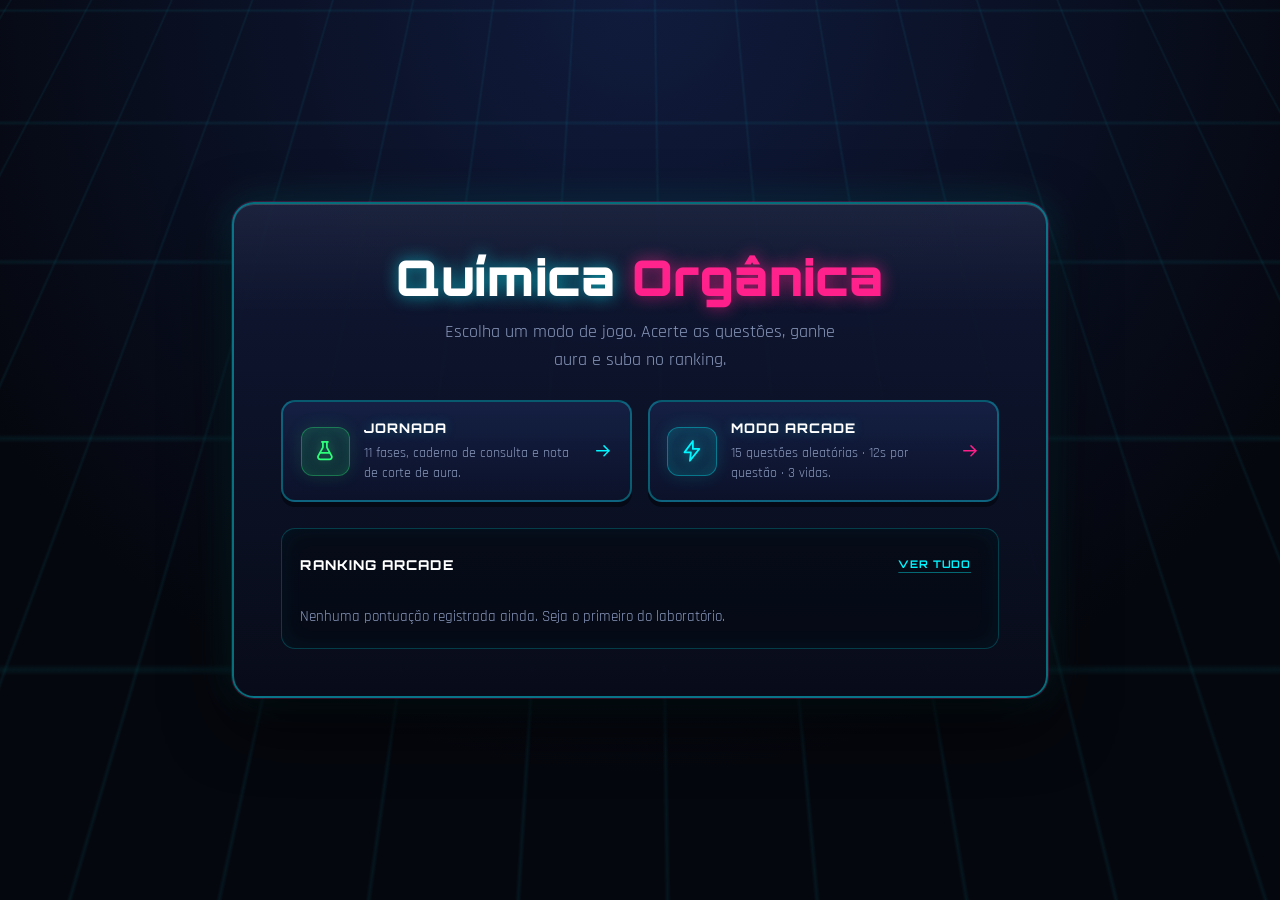
==== commit a3505f78: "fix: remove as faixas decorativas do topo das telas Retira os selos marquee do menu, do briefing e d" ====
--- a/index.html
+++ b/index.html
@@ -24,7 +24,6 @@
     </div>
     <main id="app" class="app-shell">
       <section class="start-card cabinet-frame" aria-labelledby="app-title">
-        <p class="marquee">Laboratório Neo-Arcade</p>
         <h1 id="app-title">Química <span>Orgânica</span></h1>
         <p class="status" role="status">Carregando</p>
         <button class="button button-primary" type="button" data-action="start">
--- a/CSS/game.css
+++ b/CSS/game.css
@@ -81,38 +81,6 @@
 h1 span {
   color: var(--neon-magenta);
   text-shadow: 0 0 16px rgba(255, 30, 138, 0.65);
-}
-
-.marquee {
-  display: inline-flex;
-  align-items: center;
-  justify-content: center;
-  justify-self: center;
-  gap: 0.55rem;
-  max-width: 100%;
-  padding: 0.42rem 1rem;
-  border-radius: 999px;
-  background: rgba(0, 245, 255, 0.08);
-  border: 1px solid rgba(0, 245, 255, 0.32);
-  color: var(--neon-cyan);
-  font-family: var(--font-arcade);
-  font-size: 0.64rem;
-  font-weight: 700;
-  letter-spacing: 0.14em;
-  line-height: 1.5;
-  text-align: center;
-  text-transform: uppercase;
-  box-shadow: inset 0 0 18px rgba(0, 245, 255, 0.1);
-}
-
-.marquee::before {
-  content: "";
-  flex: none;
-  width: 6px;
-  height: 6px;
-  border-radius: 50%;
-  background: var(--neon-magenta);
-  box-shadow: 0 0 10px var(--neon-magenta);
 }
 
 .eyebrow {
--- a/CSS/responsive.css
+++ b/CSS/responsive.css
@@ -247,12 +247,6 @@
     border-radius: 18px;
   }
 
-  .marquee {
-    padding-inline: 0.75rem;
-    font-size: 0.58rem;
-    letter-spacing: 0.1em;
-  }
-
   .game-footer {
     grid-template-columns: minmax(40px, auto) minmax(0, 1fr) minmax(40px, auto);
     gap: 0.3rem;
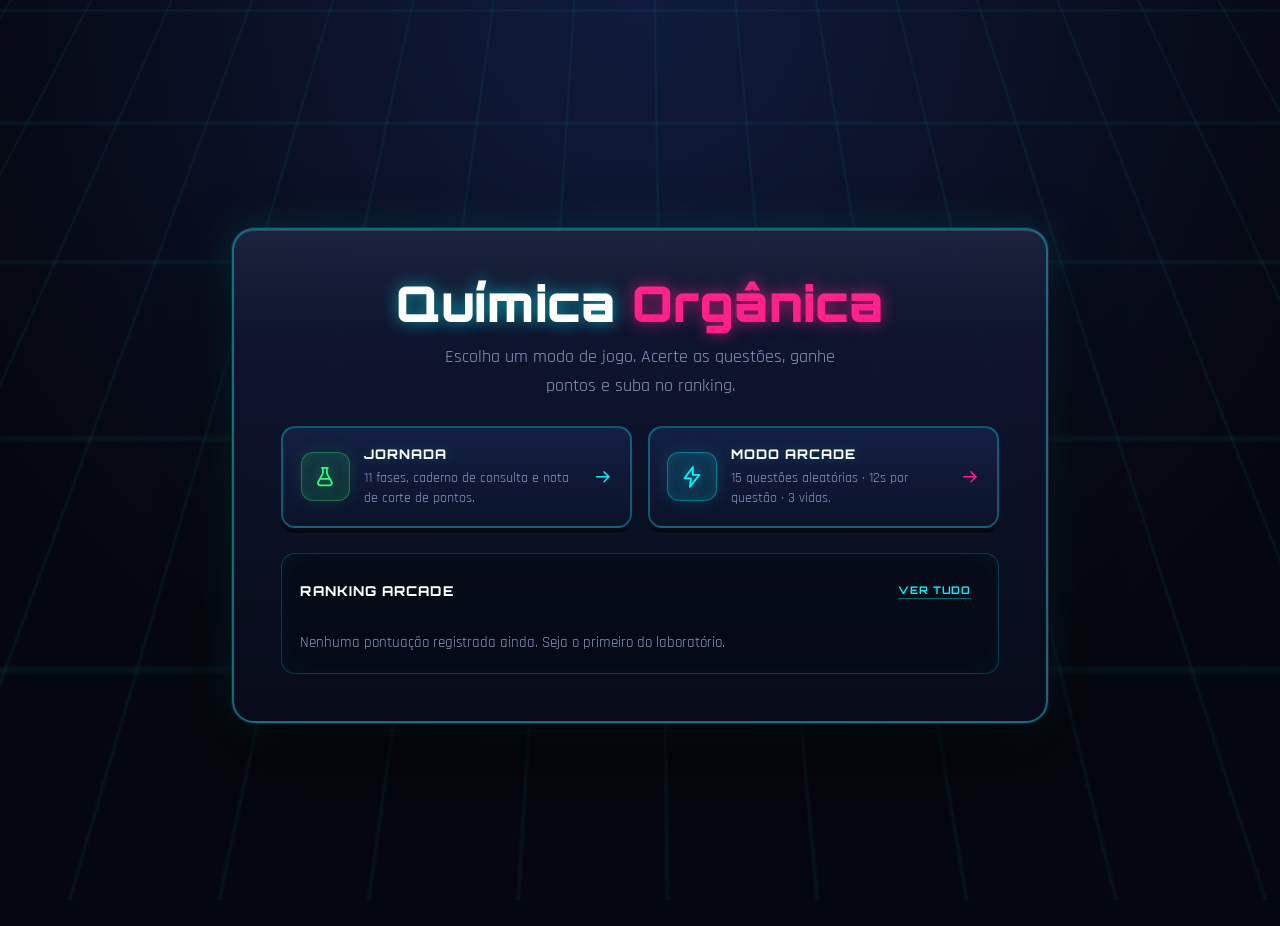
==== commit 5e3f97d6: "Corrige conflito de capitalização na pasta assets" ====
--- a/index.html
+++ b/index.html
@@ -3,6 +3,7 @@
   <head>
     <meta charset="UTF-8" />
     <meta name="viewport" content="width=device-width, initial-scale=1, viewport-fit=cover" />
+<<<<<<< HEAD
     <meta name="theme-color" content="#05070e" />
     <meta name="description" content="Jogo educacional de Química Orgânica com jornada em 11 fases e modo arcade com ranking local." />
     <title>Química Orgânica</title>
@@ -25,12 +26,36 @@
     <main id="app" class="app-shell">
       <section class="start-card cabinet-frame" aria-labelledby="app-title">
         <h1 id="app-title">Química <span>Orgânica</span></h1>
+=======
+<<<<<<< HEAD
+    <meta name="theme-color" content="#111111" />
+=======
+    <meta name="theme-color" content="#090a0f" />
+    <meta name="description" content="Jogo educacional de Química Orgânica com jornada em 11 fases e modo arcade com ranking local." />
+>>>>>>> origin/master
+    <title>Química Orgânica</title>
+    <link rel="icon" href="data:," />
+    <link rel="stylesheet" href="css/reset.css" />
+    <link rel="stylesheet" href="css/base.css" />
+    <link rel="stylesheet" href="css/game.css" />
+    <link rel="stylesheet" href="css/responsive.css" />
+  </head>
+  <body>
+    <main id="app" class="app-shell">
+      <section class="start-card" aria-labelledby="app-title">
+        <p class="eyebrow">Jogo educacional</p>
+        <h1 id="app-title">Química Orgânica</h1>
+>>>>>>> bdc31d93df499b6b95f34b56343444317688c4ea
         <p class="status" role="status">Carregando</p>
         <button class="button button-primary" type="button" data-action="start">
           Iniciar
         </button>
       </section>
     </main>
+<<<<<<< HEAD
     <script type="module" src="JS/main.js"></script>
+=======
+    <script type="module" src="js/main.js"></script>
+>>>>>>> bdc31d93df499b6b95f34b56343444317688c4ea
   </body>
 </html>
--- a/css/base.css
+++ b/css/base.css
@@ -0,0 +1,151 @@
+:root {
+  color-scheme: dark;
+<<<<<<< HEAD
+  font-family: Inter, ui-sans-serif, system-ui, -apple-system, BlinkMacSystemFont, "Segoe UI", sans-serif;
+  font-size: 16px;
+  line-height: 1.5;
+  background: #111111;
+  color: #eeeeee;
+=======
+  --bg-main: #090a0f;
+  --bg-deep: #06070b;
+  --bg-card: #131620;
+  --bg-card-raised: #1a1f2e;
+  --bg-card-hover: #232a3f;
+  --bg-input: #0d1018;
+  --border-color: #232a3d;
+  --border-strong: #313b59;
+  --text: #e8eef7;
+  --text-muted: #94a3b8;
+  --text-dim: #64748b;
+  --primary: #10b981;
+  --primary-hover: #34d399;
+  --primary-soft: rgba(16, 185, 129, 0.12);
+  --primary-glow: rgba(16, 185, 129, 0.28);
+  --accent-cyan: #06b6d4;
+  --accent-cyan-soft: rgba(6, 182, 212, 0.12);
+  --accent-cyan-glow: rgba(6, 182, 212, 0.3);
+  --danger: #f43f5e;
+  --danger-soft: rgba(244, 63, 94, 0.12);
+  --warning: #fbbf24;
+  --font-sans: Inter, "Segoe UI", ui-sans-serif, system-ui, -apple-system, BlinkMacSystemFont, sans-serif;
+  --font-mono: "JetBrains Mono", "Cascadia Code", ui-monospace, SFMono-Regular, Menlo, Consolas, monospace;
+
+  font-family: var(--font-sans);
+  font-size: 16px;
+  line-height: 1.5;
+  background: var(--bg-main);
+  color: var(--text);
+  -webkit-font-smoothing: antialiased;
+  -moz-osx-font-smoothing: grayscale;
+>>>>>>> origin/master
+}
+
+body {
+  min-width: 320px;
+  min-height: 100vh;
+  min-height: 100dvh;
+<<<<<<< HEAD
+  background: #111111;
+=======
+  background:
+    radial-gradient(1100px 620px at 12% -8%, rgba(6, 182, 212, 0.11), transparent 62%),
+    radial-gradient(900px 560px at 108% 4%, rgba(16, 185, 129, 0.1), transparent 58%),
+    radial-gradient(700px 500px at 50% 118%, rgba(6, 182, 212, 0.06), transparent 60%),
+    var(--bg-main);
+  color: var(--text);
+}
+
+body::before {
+  content: "";
+  position: fixed;
+  inset: 0;
+  z-index: 0;
+  pointer-events: none;
+  background-image:
+    linear-gradient(rgba(148, 163, 184, 0.035) 1px, transparent 1px),
+    linear-gradient(90deg, rgba(148, 163, 184, 0.035) 1px, transparent 1px);
+  background-size: 48px 48px;
+  mask-image: radial-gradient(ellipse 90% 70% at 50% 30%, #000 20%, transparent 78%);
+  -webkit-mask-image: radial-gradient(ellipse 90% 70% at 50% 30%, #000 20%, transparent 78%);
+}
+
+::selection {
+  background: rgba(16, 185, 129, 0.35);
+  color: #f8fafc;
+>>>>>>> origin/master
+}
+
+button,
+input {
+  min-height: 44px;
+}
+
+<<<<<<< HEAD
+input {
+  font-size: 16px;
+=======
+button {
+  background: transparent;
+  color: inherit;
+}
+
+input {
+  font-size: 16px;
+  caret-color: var(--primary);
+>>>>>>> origin/master
+}
+
+button {
+  cursor: pointer;
+  touch-action: manipulation;
+}
+
+<<<<<<< HEAD
+button:focus-visible {
+  outline: 3px solid #4ade80;
+  outline-offset: 3px;
+}
+
+#app {
+=======
+button:focus-visible,
+input:focus-visible {
+  outline: 3px solid var(--accent-cyan);
+  outline-offset: 3px;
+}
+
+button:disabled {
+  cursor: not-allowed;
+}
+
+#app {
+  position: relative;
+  z-index: 1;
+>>>>>>> origin/master
+  width: 100%;
+  min-width: 0;
+  overflow-wrap: anywhere;
+}
+<<<<<<< HEAD
+=======
+
+::-webkit-scrollbar {
+  width: 10px;
+  height: 10px;
+}
+
+::-webkit-scrollbar-track {
+  background: var(--bg-deep);
+}
+
+::-webkit-scrollbar-thumb {
+  background: #2a3248;
+  border: 2px solid var(--bg-deep);
+  border-radius: 999px;
+}
+
+::-webkit-scrollbar-thumb:hover {
+  background: #3a4566;
+}
+>>>>>>> origin/master
--- a/css/game.css
+++ b/css/game.css
@@ -0,0 +1,1395 @@
+.app-shell {
+  display: grid;
+  width: 100%;
+  min-width: 320px;
+  min-height: 100vh;
+  min-height: 100dvh;
+  place-items: center;
+  padding: max(1.5rem, env(safe-area-inset-top)) max(1rem, env(safe-area-inset-right)) max(1.5rem, env(safe-area-inset-bottom)) max(1rem, env(safe-area-inset-left));
+  overflow-wrap: anywhere;
+}
+
+.start-card {
+<<<<<<< HEAD
+  display: grid;
+  width: min(100%, 34rem);
+  min-width: 0;
+  gap: 1.25rem;
+  padding: clamp(1.5rem, 6vw, 3rem);
+  background: #1e1e1e;
+  border: 1px solid #333333;
+  border-radius: 0.75rem;
+}
+
+.eyebrow {
+  color: #a3a3a3;
+  font-size: clamp(0.875rem, 2vw, 1rem);
+  font-weight: 600;
+  letter-spacing: 0.08em;
+=======
+  position: relative;
+  display: grid;
+  width: min(100%, 36rem);
+  min-width: 0;
+  gap: 1.25rem;
+  padding: clamp(1.5rem, 6vw, 3rem);
+  overflow: hidden;
+  background:
+    linear-gradient(165deg, rgba(26, 31, 46, 0.72), rgba(19, 22, 32, 0.96) 42%),
+    var(--bg-card);
+  border: 1px solid var(--border-color);
+  border-radius: 1rem;
+  box-shadow:
+    0 24px 60px rgba(0, 0, 0, 0.55),
+    0 0 0 1px rgba(148, 163, 184, 0.03) inset,
+    0 0 32px rgba(6, 182, 212, 0.06);
+}
+
+.start-card::before {
+  content: "";
+  position: absolute;
+  top: 0;
+  right: 12%;
+  left: 12%;
+  height: 2px;
+  background: linear-gradient(90deg, transparent, var(--accent-cyan), var(--primary), transparent);
+  box-shadow: 0 0 18px var(--accent-cyan-glow);
+  opacity: 0.85;
+}
+
+.eyebrow {
+  color: var(--accent-cyan);
+  font-size: clamp(0.875rem, 2vw, 1rem);
+  font-weight: 600;
+  letter-spacing: 0.1em;
+>>>>>>> origin/master
+  text-transform: uppercase;
+}
+
+h1 {
+  font-size: clamp(2rem, 9vw, 3.5rem);
+  line-height: 1.08;
+<<<<<<< HEAD
+}
+
+.status {
+  color: #d4d4d4;
+=======
+  background: linear-gradient(135deg, #f1f5f9 30%, var(--accent-cyan) 100%);
+  -webkit-background-clip: text;
+  -webkit-text-fill-color: transparent;
+}
+
+.status {
+  color: #94a3b8;
+>>>>>>> origin/master
+  font-size: clamp(1rem, 3vw, 1.125rem);
+}
+
+.button {
+  width: 100%;
+<<<<<<< HEAD
+  padding: 0.75rem 1rem;
+  border-radius: 0.5rem;
+  font-size: 1rem;
+  font-weight: 700;
+}
+
+.button-primary {
+  background: #4ade80;
+  color: #102215;
+}
+
+.button-primary:hover {
+  background: #86efac;
+}
+
+.button-primary:active {
+  background: #22c55e;
+=======
+  padding: 0.875rem 1rem;
+  border-radius: 0.625rem;
+  font-size: 1rem;
+  font-weight: 700;
+  transition: all 200ms ease;
+}
+
+.button-primary {
+  background: var(--primary);
+  color: #042f1e;
+  box-shadow: 0 0 15px var(--primary-glow);
+}
+
+.button-primary:hover {
+  background: var(--primary-hover);
+  box-shadow: 0 0 25px rgba(16, 185, 129, 0.4);
+  transform: translateY(-1px);
+}
+
+.button-primary:active {
+  background: #059669;
+  transform: translateY(0);
+}
+
+.button:disabled {
+  opacity: 0.55;
+  box-shadow: none;
+  transform: none;
+  cursor: not-allowed;
+>>>>>>> origin/master
+}
+
+.app-shell { opacity: 1; transition: opacity 150ms ease; }
+.app-shell.is-transitioning { opacity: 0; }
+<<<<<<< HEAD
+.button-secondary { background: #343434; color: #eeeeee; }
+.phase-summary { display: grid; gap: 0.75rem; margin: 0; }
+.phase-summary div, .panel { padding: 1rem; background: #282828; border-radius: 0.5rem; }
+.phase-summary dt { color: #a3a3a3; font-size: 0.875rem; }
+.phase-summary dd { margin: 0.25rem 0 0; font-weight: 700; }
+.game-header, .button-row { display: flex; gap: 0.75rem; align-items: center; justify-content: space-between; }
+.timer { font-weight: 700; }
+.game-grid { display: grid; gap: 0.75rem; }
+.panel h2 { margin: 0; font-size: 1rem; }
+.panel p { margin: 0.5rem 0 0; color: #d4d4d4; }
+.button-row .button { flex: 1; }
+.result-pass { color: #4ade80; }
+.result-fail { color: #f87171; }
+.result-card { width: min(100%, 38rem); }
+.result-comparison { display: grid; gap: 0.625rem; }
+.result-comparison p { margin: 0; }
+.result-aura-values { display: flex; flex-wrap: wrap; justify-content: space-between; gap: 0.5rem 1rem; color: #d4d4d4; font-size: 0.875rem; }
+.aura-meter { position: relative; height: 1rem; overflow: hidden; border: 1px solid #525252; border-radius: 999px; background: #111111; }
+.aura-meter-fill { display: block; height: 100%; border-radius: inherit; background: #4ade80; transition: width 250ms ease; }
+.aura-meter-fill.is-failing { background: #f87171; }
+.aura-meter-cutoff { position: absolute; top: -0.25rem; bottom: -0.25rem; width: 3px; background: #eeeeee; box-shadow: 0 0 0 1px #111111; }
+.result-breakdown { display: grid; gap: 0.625rem; margin: 0; }
+.result-breakdown div { display: flex; min-width: 0; align-items: baseline; justify-content: space-between; gap: 1rem; padding-bottom: 0.5rem; border-bottom: 1px solid #383838; }
+.result-breakdown dt { color: #d4d4d4; }
+.result-breakdown dd { margin: 0; font-weight: 700; text-align: right; font-variant-numeric: tabular-nums; }
+.result-breakdown .result-total { padding-top: 0.5rem; border-bottom: 0; font-size: 1.125rem; }
+.aura-equation { margin: 0; padding: 0.75rem 1rem; border-radius: 0.5rem; background: #282828; color: #d4d4d4; text-align: center; font-family: ui-monospace, SFMono-Regular, Menlo, Monaco, Consolas, monospace; font-variant-numeric: tabular-nums; }
+.debug-controls { position: fixed; top: max(0.75rem, env(safe-area-inset-top)); right: max(0.75rem, env(safe-area-inset-right)); z-index: 20; display: grid; gap: 0.75rem; width: min(22rem, calc(100vw - 1.5rem)); max-height: min(80vh, 36rem); max-height: min(80dvh, 36rem); padding: 1rem; overflow: auto; background: #1e1e1e; border: 1px solid #555; border-radius: 0.5rem; box-shadow: 0 0.75rem 2rem rgb(0 0 0 / 45%); }
+.debug-controls[hidden] { display: none; }
+.debug-controls h2 { margin: 0; font-size: 1rem; }
+.debug-values { display: grid; gap: 0.5rem; margin: 0; }
+.debug-values div { display: grid; gap: 0.125rem; min-width: 0; }
+.debug-values dt { color: #a3a3a3; font-size: 0.75rem; }
+.debug-values dd { min-width: 0; margin: 0; overflow-wrap: anywhere; font-family: ui-monospace, SFMono-Regular, Menlo, Monaco, Consolas, monospace; font-size: 0.875rem; }
+.debug-actions { display: grid; gap: 0.5rem; }
+.debug-controls button { min-height: 44px; padding: 0.5rem 0.75rem; background: #343434; border-radius: 0.25rem; color: #eee; font-size: 0.875rem; text-align: left; }
+.debug-controls button:hover { background: #4a4a4a; }
+
+.briefing-card {
+  width: min(100%, 30rem);
+=======
+
+.button-secondary { 
+  background: var(--bg-card-raised); 
+  color: #f1f5f9; 
+  border: 1px solid var(--border-color);
+}
+.button-secondary:hover {
+  background: var(--bg-card-hover);
+  border-color: var(--border-strong);
+}
+
+.phase-summary { display: grid; gap: 0.75rem; margin: 0; }
+.phase-summary div, .panel { padding: 1.25rem; background: var(--bg-card); border: 1px solid var(--border-color); border-radius: 0.75rem; }
+.phase-summary dt { color: var(--accent-cyan); font-size: 0.875rem; font-weight: 600; }
+.phase-summary dd { margin: 0.35rem 0 0; font-weight: 700; font-size: 1.125rem; }
+
+.game-header, .button-row { display: flex; gap: 0.75rem; align-items: center; justify-content: space-between; }
+.timer { font-weight: 700; font-family: ui-monospace, monospace; color: var(--accent-cyan); }
+.game-grid { display: grid; gap: 0.75rem; }
+.panel h2 { margin: 0; font-size: 1.125rem; color: #f1f5f9; }
+.panel p { margin: 0.5rem 0 0; color: #94a3b8; }
+.button-row .button { flex: 1; }
+
+.result-pass { color: var(--primary); text-shadow: 0 0 10px var(--primary-glow); }
+.result-fail { color: #f43f5e; }
+.result-card { width: min(100%, 38rem); }
+.result-comparison { display: grid; gap: 0.625rem; }
+.result-comparison p { margin: 0; }
+
+.result-aura-values { display: flex; flex-wrap: wrap; justify-content: space-between; gap: 0.5rem 1rem; color: #94a3b8; font-size: 0.875rem; }
+.aura-meter { position: relative; height: 1.25rem; overflow: hidden; border: 1px solid var(--border-color); border-radius: 999px; background: #090a0f; }
+.aura-meter-fill { display: block; height: 100%; border-radius: inherit; background: var(--primary); box-shadow: 0 0 10px var(--primary-glow); transition: width 250ms ease; }
+.aura-meter-fill.is-failing { background: #f43f5e; box-shadow: 0 0 10px rgba(244, 63, 94, 0.3); }
+.aura-meter-cutoff { position: absolute; top: -0.25rem; bottom: -0.25rem; width: 3px; background: #f1f5f9; box-shadow: 0 0 0 1px #090a0f; }
+
+.result-breakdown { display: grid; gap: 0.625rem; margin: 0; }
+.result-breakdown div { display: flex; min-width: 0; align-items: baseline; justify-content: space-between; gap: 1rem; padding-bottom: 0.625rem; border-bottom: 1px solid var(--border-color); }
+.result-breakdown dt { color: #94a3b8; }
+.result-breakdown dd { margin: 0; font-weight: 700; text-align: right; font-variant-numeric: tabular-nums; color: #f1f5f9; }
+.result-breakdown .result-total { padding-top: 0.75rem; border-bottom: 0; font-size: 1.25rem; color: var(--primary); }
+
+.aura-equation { margin: 0; padding: 1rem; border-radius: 0.625rem; background: #090a0f; border: 1px solid var(--border-color); color: var(--accent-cyan); text-align: center; font-family: ui-monospace, monospace; font-size: 0.9375rem; font-variant-numeric: tabular-nums; }
+
+.debug-controls { position: fixed; top: max(0.75rem, env(safe-area-inset-top)); right: max(0.75rem, env(safe-area-inset-right)); z-index: 20; display: grid; gap: 0.75rem; width: min(22rem, calc(100vw - 1.5rem)); max-height: min(80vh, 36rem); padding: 1rem; overflow: auto; background: var(--bg-card); border: 1px solid var(--border-color); border-radius: 0.75rem; box-shadow: 0 1rem 30px rgba(0, 0, 0, 0.6); }
+.debug-controls[hidden] { display: none; }
+.debug-controls h2 { margin: 0; font-size: 1rem; color: #f1f5f9; }
+.debug-values { display: grid; gap: 0.5rem; margin: 0; }
+.debug-values div { display: grid; gap: 0.125rem; min-width: 0; }
+.debug-values dt { color: #94a3b8; font-size: 0.75rem; }
+.debug-values dd { min-width: 0; margin: 0; overflow-wrap: anywhere; font-family: ui-monospace, monospace; font-size: 0.875rem; color: var(--accent-cyan); }
+.debug-actions { display: grid; gap: 0.5rem; }
+.debug-controls button { min-height: 44px; padding: 0.5rem 0.75rem; background: var(--bg-card-raised); border: 1px solid var(--border-color); border-radius: 0.375rem; color: #f1f5f9; font-size: 0.875rem; text-align: left; }
+.debug-controls button:hover { background: var(--bg-card-hover); }
+
+.briefing-card {
+  width: min(100%, 32rem);
+>>>>>>> origin/master
+  gap: clamp(1.25rem, 4vw, 2rem);
+}
+
+.briefing-phase {
+  font-size: clamp(2.5rem, 10vw, 4.5rem);
+<<<<<<< HEAD
+}
+
+.briefing-phase span {
+  color: #a3a3a3;
+  font-size: 0.45em;
+  font-weight: 500;
+}
+
+.briefing-topic {
+  color: #eeeeee;
+  font-size: clamp(1.25rem, 4vw, 1.75rem);
+  font-weight: 600;
+}
+
+.briefing-instructions {
+  color: #d4d4d4;
+=======
+  color: var(--accent-cyan);
+  font-weight: 800;
+}
+
+.briefing-phase span {
+  color: #94a3b8;
+  font-size: 0.45em;
+  font-weight: 600;
+  display: block;
+  letter-spacing: 0.05em;
+  text-transform: uppercase;
+}
+
+.briefing-topic {
+  color: #f1f5f9;
+  font-size: clamp(1.25rem, 4vw, 1.75rem);
+  font-weight: 700;
+}
+
+.briefing-instructions {
+  color: #94a3b8;
+>>>>>>> origin/master
+  font-size: 0.9375rem;
+}
+
+.briefing-meta {
+  display: grid;
+  gap: 0.875rem;
+  margin: 0;
+<<<<<<< HEAD
+  color: #d4d4d4;
+=======
+  color: #94a3b8;
+>>>>>>> origin/master
+  font-size: 0.875rem;
+}
+
+.briefing-meta div {
+  display: flex;
+  justify-content: space-between;
+  gap: 1rem;
+  padding-top: 0.875rem;
+<<<<<<< HEAD
+  border-top: 1px solid #383838;
+}
+
+.briefing-meta dt {
+  color: #a3a3a3;
+=======
+  border-top: 1px solid var(--border-color);
+}
+
+.briefing-meta dt {
+  color: #94a3b8;
+>>>>>>> origin/master
+}
+
+.briefing-meta dd {
+  margin: 0;
+  font-weight: 700;
+  text-align: right;
+<<<<<<< HEAD
+=======
+  color: #f1f5f9;
+>>>>>>> origin/master
+}
+
+.game-body {
+  overflow: hidden;
+}
+
+.app-shell.game-active {
+  display: block;
+  width: 100%;
+  min-height: 0;
+  padding: 0;
+}
+
+.game-shell {
+  position: relative;
+  display: grid;
+<<<<<<< HEAD
+  grid-template-rows: auto minmax(0, 1fr) auto;
+=======
+  grid-template-rows: auto auto minmax(0, 1fr) auto;
+>>>>>>> origin/master
+  width: 100%;
+  min-width: 0;
+  min-height: 0;
+  height: 100vh;
+  height: 100dvh;
+  height: min(100dvh, var(--game-viewport-height, 100vh));
+  overflow: hidden;
+<<<<<<< HEAD
+  background: #111111;
+=======
+  background: var(--bg-main);
+>>>>>>> origin/master
+}
+
+.game-hud {
+  position: relative;
+  z-index: 1;
+  display: flex;
+  align-items: center;
+  justify-content: space-between;
+<<<<<<< HEAD
+  min-height: 3.5rem;
+  padding: max(0.75rem, env(safe-area-inset-top)) max(1rem, env(safe-area-inset-right)) 0.75rem max(1rem, env(safe-area-inset-left));
+  background: #1e1e1e;
+  border-bottom: 1px solid #333333;
+=======
+  min-height: 4rem;
+  padding: max(0.75rem, env(safe-area-inset-top)) max(1.25rem, env(safe-area-inset-right)) 0.75rem max(1.25rem, env(safe-area-inset-left));
+  background: var(--bg-card);
+  border-bottom: 1px solid var(--border-color);
+>>>>>>> origin/master
+}
+
+.hud-value {
+  display: flex;
+  min-width: 0;
+  gap: 0.5rem;
+  margin: 0;
+<<<<<<< HEAD
+  color: #a3a3a3;
+  font-size: 0.875rem;
+=======
+  color: #94a3b8;
+  font-size: 0.875rem;
+  align-items: center;
+}
+
+.hud-lead {
+  display: flex;
+  align-items: center;
+  min-width: 0;
+  gap: 0.5rem;
+}
+
+.hud-back {
+  display: grid;
+  flex: none;
+  place-items: center;
+  width: 2.75rem;
+  height: 2.75rem;
+  min-height: 2.75rem;
+  padding: 0;
+  background: var(--bg-card-raised);
+  border: 1px solid var(--border-color);
+  border-radius: 0.625rem;
+  color: var(--text-muted);
+  transition: background 160ms ease, border-color 160ms ease, color 160ms ease;
+}
+
+.hud-back:hover {
+  background: var(--accent-cyan-soft);
+  border-color: rgba(6, 182, 212, 0.45);
+  color: var(--accent-cyan);
+}
+
+.hud-back .icon {
+  width: 1.15rem;
+  height: 1.15rem;
+>>>>>>> origin/master
+}
+
+.hud-value output {
+  min-width: 4ch;
+<<<<<<< HEAD
+  color: #eeeeee;
+  font-family: ui-monospace, SFMono-Regular, Menlo, Monaco, Consolas, monospace;
+=======
+  color: #f1f5f9;
+  font-family: ui-monospace, monospace;
+>>>>>>> origin/master
+  font-variant-numeric: tabular-nums;
+  display: inline-block;
+  font-weight: 700;
+}
+
+.question-area {
+  min-height: 0;
+  min-width: 0;
+  overflow: auto;
+  padding: clamp(1rem, 4vw, 2.5rem);
+  overscroll-behavior: contain;
+}
+
+.question-placeholder {
+  margin: 0;
+<<<<<<< HEAD
+  color: #737373;
+=======
+  color: #64748b;
+>>>>>>> origin/master
+}
+
+.notebook-panel {
+  position: absolute;
+  right: max(1rem, env(safe-area-inset-right));
+  bottom: calc(4.75rem + env(safe-area-inset-bottom));
+  left: max(1rem, env(safe-area-inset-left));
+  z-index: 2;
+  min-width: 0;
+<<<<<<< HEAD
+  padding: 1rem;
+  background: #282828;
+  border: 1px solid #444444;
+  border-radius: 0.5rem;
+=======
+  padding: 1.25rem;
+  background: var(--bg-card);
+  border: 1px solid var(--border-color);
+  border-radius: 0.75rem;
+>>>>>>> origin/master
+}
+
+.notebook-panel p {
+  margin: 0;
+}
+
+.game-footer {
+  position: relative;
+  z-index: 3;
+  display: grid;
+  grid-template-columns: minmax(44px, auto) minmax(0, 1fr) minmax(44px, auto);
+<<<<<<< HEAD
+  gap: 0.5rem;
+  padding: 0.625rem max(0.75rem, env(safe-area-inset-right)) calc(0.625rem + env(safe-area-inset-bottom)) max(0.75rem, env(safe-area-inset-left));
+  background: #1e1e1e;
+  border-top: 1px solid #333333;
+=======
+  gap: 0.75rem;
+  padding: 0.875rem max(1rem, env(safe-area-inset-right)) calc(0.875rem + env(safe-area-inset-bottom)) max(1rem, env(safe-area-inset-left));
+  background: var(--bg-card);
+  border-top: 1px solid var(--border-color);
+>>>>>>> origin/master
+}
+
+.game-footer input,
+.game-footer button {
+<<<<<<< HEAD
+  min-height: 44px;
+  min-width: 0;
+  border-radius: 0.5rem;
+=======
+  min-height: 48px;
+  min-width: 0;
+  border-radius: 0.625rem;
+>>>>>>> origin/master
+}
+
+.game-footer input {
+  min-width: 0;
+<<<<<<< HEAD
+  padding: 0.625rem 0.75rem;
+  border: 1px solid #4a4a4a;
+  background: #111111;
+  color: #eeeeee;
+=======
+  padding: 0.75rem 1rem;
+  border: 1px solid var(--border-color);
+  background: #090a0f;
+  color: #f1f5f9;
+>>>>>>> origin/master
+  font-size: 16px;
+}
+
+.game-footer input:focus {
+<<<<<<< HEAD
+  border-color: #4ade80;
+  outline: 2px solid #4ade80;
+  outline-offset: -1px;
+}
+
+.game-footer button {
+  padding: 0.625rem 0.75rem;
+  color: #eeeeee;
+  font-weight: 700;
+}
+
+.notebook-button { background: #343434; white-space: nowrap; }
+.send-button { background: #4ade80; color: #102215 !important; white-space: nowrap; }
+=======
+  border-color: var(--primary);
+  outline: 2px solid var(--primary-glow);
+}
+
+.game-footer button {
+  padding: 0.75rem 1rem;
+  color: #f1f5f9;
+  font-weight: 700;
+}
+
+.notebook-button { background: var(--bg-card-raised); border: 1px solid var(--border-color); white-space: nowrap; }
+.notebook-button:hover { background: var(--bg-card-hover); }
+.send-button { background: var(--primary); color: #042f1e !important; white-space: nowrap; box-shadow: 0 0 10px var(--primary-glow); }
+.send-button:hover { background: var(--primary-hover); }
+>>>>>>> origin/master
+
+.sr-only {
+  position: absolute;
+  width: 1px;
+  height: 1px;
+  padding: 0;
+  margin: -1px;
+  overflow: hidden;
+  clip: rect(0, 0, 0, 0);
+  white-space: nowrap;
+  border: 0;
+}
+
+.question-text {
+<<<<<<< HEAD
+  width: min(100%, 48rem);
+  min-width: 0;
+  max-width: 48rem;
+  overflow-wrap: anywhere;
+  padding: clamp(1rem, 3vw, 1.5rem);
+  border: 2px solid #333333;
+  border-radius: 0.75rem;
+  background: #1e1e1e;
+  font-size: clamp(1.125rem, 3vw, 1.5rem);
+  transition: border-color 120ms ease;
+}
+
+.question-text.is-correct { border-color: #4ade80; }
+.question-text.is-incorrect { border-color: #f87171; }
+.answer-feedback { min-height: 1.5rem; margin: 0.75rem 0 0; color: #eeeeee; }
+.game-footer button:disabled, .game-footer input:disabled { cursor: default; opacity: 0.65; }
+
+.game-body { overflow-x: hidden; }
+.game-hud { z-index: 4; }
+.game-footer { z-index: 4; }
+=======
+  width: min(100%, 50rem);
+  min-width: 0;
+  max-width: 50rem;
+  overflow-wrap: anywhere;
+  padding: clamp(1.25rem, 3vw, 2rem);
+  border: 2px solid var(--border-color);
+  border-radius: 1rem;
+  background: var(--bg-card);
+  font-size: clamp(1.125rem, 3vw, 1.375rem);
+  box-shadow: 0 8px 24px rgba(0, 0, 0, 0.3);
+  transition: border-color 120ms ease;
+}
+
+.question-text.is-correct { border-color: var(--primary); box-shadow: 0 0 20px var(--primary-glow); }
+.question-text.is-incorrect { border-color: #f43f5e; box-shadow: 0 0 20px rgba(244, 63, 94, 0.25); }
+.answer-feedback { min-height: 1.5rem; margin: 1rem 0 0; color: #f1f5f9; font-weight: 600; }
+.game-footer button:disabled, .game-footer input:disabled { cursor: default; opacity: 0.5; }
+
+.game-hud { z-index: 4; }
+.game-footer { z-index: 4; }
+
+>>>>>>> origin/master
+.notebook-backdrop {
+  position: absolute;
+  inset: 0;
+  z-index: 1;
+  min-height: 0;
+  padding: 0;
+<<<<<<< HEAD
+  background: rgb(0 0 0 / 55%);
+  border-radius: 0;
+}
+=======
+  background: rgba(9, 10, 15, 0.75);
+  backdrop-filter: blur(4px);
+  border-radius: 0;
+}
+
+>>>>>>> origin/master
+.notebook-panel {
+  top: 0;
+  right: 0;
+  bottom: 0;
+  left: auto;
+  z-index: 2;
+  display: grid;
+  grid-template-rows: auto minmax(0, 1fr);
+  width: 45vw;
+  max-width: calc(100% - 2rem);
+  padding: 0;
+  overflow: auto;
+  border: 0;
+<<<<<<< HEAD
+  border-left: 1px solid #444444;
+  border-radius: 0;
+  background: #1e1e1e;
+  box-shadow: -0.75rem 0 2rem rgb(0 0 0 / 30%);
+  animation: notebook-slide-right 180ms ease-out;
+}
+.notebook-panel[hidden], .notebook-backdrop[hidden] { display: none; }
+.notebook-close {
+  min-height: 52px;
+  padding: 0.75rem 1rem;
+  background: #343434;
+  border-bottom: 1px solid #444444;
+  color: #eeeeee;
+  font-weight: 700;
+  text-align: left;
+}
+.notebook-content { padding: clamp(1rem, 3vw, 2rem); }
+.notebook-content h2 { margin: 0 0 1rem; font-size: clamp(1.25rem, 3vw, 1.75rem); }
+.notebook-content p { margin: 0 0 1rem; color: #d4d4d4; }
+@keyframes notebook-slide-right { from { transform: translateX(100%); } to { transform: translateX(0); } }
+
+.game-hud.is-time-warning .hud-value:first-child output {
+  color: #f87171;
+=======
+  border-left: 1px solid var(--border-color);
+  border-radius: 0;
+  background: var(--bg-card);
+  box-shadow: -1rem 0 30px rgba(0, 0, 0, 0.5);
+  animation: notebook-slide-right 180ms ease-out;
+}
+
+.notebook-panel[hidden], .notebook-backdrop[hidden] { display: none; }
+
+.notebook-close {
+  min-height: 56px;
+  padding: 1rem 1.25rem;
+  background: var(--bg-card-raised);
+  border-bottom: 1px solid var(--border-color);
+  color: #f1f5f9;
+  font-weight: 700;
+  text-align: left;
+}
+.notebook-close:hover { background: var(--bg-card-hover); }
+
+.notebook-content { padding: clamp(1.25rem, 3vw, 2.5rem); }
+.notebook-content h2 { margin: 0 0 1rem; font-size: clamp(1.25rem, 3vw, 1.75rem); color: #f1f5f9; }
+.notebook-content p { margin: 0 0 1rem; color: #94a3b8; }
+
+@keyframes notebook-slide-right { from { transform: translateX(100%); } to { transform: translateX(0); } }
+
+.game-hud.is-time-warning .hud-value:first-child output {
+  color: #f43f5e;
+>>>>>>> origin/master
+  animation: timer-warning-pulse 900ms ease-in-out infinite;
+}
+
+.hud-value.aura-gain output { animation: aura-gain-pulse 420ms ease-out; }
+.hud-value.aura-loss output { animation: aura-loss-pulse 420ms ease-out; }
+
+@keyframes timer-warning-pulse {
+  50% { opacity: 0.45; }
+}
+
+@keyframes aura-gain-pulse {
+<<<<<<< HEAD
+  50% { color: #4ade80; transform: scale(1.18); }
+}
+
+@keyframes aura-loss-pulse {
+  50% { color: #f87171; transform: scale(0.86); }
+}
+=======
+  50% { color: var(--primary); transform: scale(1.18); }
+}
+
+@keyframes aura-loss-pulse {
+  50% { color: #f43f5e; transform: scale(0.86); }
+}
+
+@media (max-width: 599px) {
+  .notebook-panel {
+    top: auto;
+    right: 0;
+    bottom: 0;
+    left: 0;
+    width: 100%;
+    max-width: none;
+    height: min(85%, 44rem);
+    padding-bottom: env(safe-area-inset-bottom);
+    border-top: 1px solid var(--border-color);
+    border-left: 0;
+    border-radius: 1rem 1rem 0 0;
+    animation: notebook-slide-up 180ms ease-out;
+  }
+
+  @keyframes notebook-slide-up { from { transform: translateY(100%); } to { transform: translateY(0); } }
+}
+
+/* ==========================================================
+   Identidade Neon Lab — menu, ranking e modo arcade
+   ========================================================== */
+
+.menu-card {
+  width: min(100%, 44rem);
+}
+
+.menu-header {
+  display: grid;
+  gap: 0.625rem;
+}
+
+.menu-header h1 {
+  padding-bottom: 0.125rem;
+}
+
+.mode-grid {
+  display: grid;
+  grid-template-columns: repeat(2, minmax(0, 1fr));
+  gap: 0.875rem;
+}
+
+.icon {
+  display: block;
+  width: 1.25rem;
+  height: 1.25rem;
+  flex: none;
+}
+
+.mode-card {
+  display: grid;
+  grid-template-columns: auto minmax(0, 1fr) auto;
+  align-items: center;
+  gap: 0.875rem;
+  padding: 1.1rem;
+  background: linear-gradient(150deg, var(--bg-card-raised), var(--bg-card));
+  border: 1px solid var(--border-color);
+  border-radius: 0.875rem;
+  text-align: left;
+  transition: transform 180ms ease, border-color 180ms ease, box-shadow 180ms ease;
+}
+
+.mode-card:hover {
+  transform: translateY(-2px);
+  border-color: var(--primary);
+  box-shadow: 0 0 0 1px var(--primary-glow), 0 14px 30px rgba(0, 0, 0, 0.35), 0 0 24px var(--primary-glow);
+}
+
+.mode-card-arcade:hover {
+  border-color: var(--accent-cyan);
+  box-shadow: 0 0 0 1px var(--accent-cyan-glow), 0 14px 30px rgba(0, 0, 0, 0.35), 0 0 24px var(--accent-cyan-glow);
+}
+
+.mode-icon {
+  display: grid;
+  place-items: center;
+  width: 2.75rem;
+  height: 2.75rem;
+  background: var(--primary-soft);
+  border: 1px solid rgba(16, 185, 129, 0.25);
+  border-radius: 0.75rem;
+  color: var(--primary);
+  font-size: 1.35rem;
+  line-height: 1;
+}
+
+.mode-icon .icon {
+  width: 1.4rem;
+  height: 1.4rem;
+}
+
+.mode-card-arcade .mode-icon {
+  background: var(--accent-cyan-soft);
+  border-color: rgba(6, 182, 212, 0.3);
+  color: var(--accent-cyan);
+}
+
+.mode-copy {
+  display: grid;
+  min-width: 0;
+  gap: 0.25rem;
+}
+
+.mode-title {
+  color: var(--text);
+  font-size: 1.0625rem;
+  font-weight: 800;
+  letter-spacing: -0.01em;
+}
+
+.mode-description {
+  color: var(--text-muted);
+  font-size: 0.8125rem;
+  line-height: 1.45;
+}
+
+.mode-arrow {
+  color: var(--primary);
+  font-size: 1.25rem;
+  transition: transform 180ms ease;
+}
+
+.mode-arrow .icon {
+  width: 1.15rem;
+  height: 1.15rem;
+}
+
+.mode-card-arcade .mode-arrow {
+  color: var(--accent-cyan);
+}
+
+.mode-card:hover .mode-arrow {
+  transform: translateX(3px);
+}
+
+.panel-heading {
+  display: flex;
+  align-items: center;
+  justify-content: space-between;
+  gap: 1rem;
+  margin-bottom: 0.75rem;
+}
+
+.panel-heading h2 {
+  margin: 0;
+}
+
+.text-button {
+  min-height: 36px;
+  padding: 0.25rem 0.5rem;
+  border-radius: 0.375rem;
+  color: var(--accent-cyan);
+  font-size: 0.8125rem;
+  font-weight: 700;
+  letter-spacing: 0.02em;
+  text-decoration: underline;
+  text-decoration-color: rgba(6, 182, 212, 0.4);
+  text-underline-offset: 4px;
+  transition: color 150ms ease, background 150ms ease;
+}
+
+.text-button:hover {
+  background: var(--accent-cyan-soft);
+  color: #67e8f9;
+}
+
+.text-button-danger {
+  justify-self: center;
+  color: var(--danger);
+  text-decoration-color: rgba(244, 63, 94, 0.45);
+}
+
+.text-button-danger:hover {
+  background: var(--danger-soft);
+  color: #fb7185;
+}
+
+.ranking-preview {
+  display: grid;
+}
+
+.ranking-list {
+  display: grid;
+  gap: 0.5rem;
+  margin: 0;
+  padding: 0;
+  list-style: none;
+}
+
+.ranking-list[hidden],
+.ranking-empty[hidden],
+.ranking-after-save[hidden] {
+  display: none;
+}
+
+.ranking-entry {
+  display: grid;
+  grid-template-columns: 2.25rem minmax(0, 1fr) auto;
+  align-items: center;
+  gap: 0.75rem;
+  padding: 0.6rem 0.75rem;
+  background: rgba(9, 10, 15, 0.6);
+  border: 1px solid var(--border-color);
+  border-radius: 0.75rem;
+}
+
+.ranking-position {
+  display: grid;
+  place-items: center;
+  width: 2.25rem;
+  height: 2.25rem;
+  background: var(--bg-card-raised);
+  border-radius: 0.5rem;
+  color: var(--text-muted);
+  font-family: var(--font-mono);
+  font-size: 0.8125rem;
+  font-weight: 700;
+  font-variant-numeric: tabular-nums;
+}
+
+.ranking-entry.is-first .ranking-position {
+  background: linear-gradient(135deg, rgba(251, 191, 36, 0.22), rgba(251, 191, 36, 0.05));
+  border: 1px solid rgba(251, 191, 36, 0.45);
+  color: var(--warning);
+  text-shadow: 0 0 12px rgba(251, 191, 36, 0.5);
+}
+
+.ranking-entry.is-second .ranking-position {
+  background: linear-gradient(135deg, rgba(203, 213, 225, 0.2), rgba(203, 213, 225, 0.04));
+  border: 1px solid rgba(203, 213, 225, 0.35);
+  color: #cbd5e1;
+}
+
+.ranking-entry.is-third .ranking-position {
+  background: linear-gradient(135deg, rgba(217, 119, 6, 0.22), rgba(217, 119, 6, 0.05));
+  border: 1px solid rgba(217, 119, 6, 0.4);
+  color: #f59e0b;
+}
+
+.ranking-player {
+  display: grid;
+  min-width: 0;
+  gap: 0.1rem;
+}
+
+.ranking-name {
+  overflow: hidden;
+  color: var(--text);
+  font-weight: 700;
+  text-overflow: ellipsis;
+  white-space: nowrap;
+}
+
+.ranking-meta {
+  color: var(--text-dim);
+  font-size: 0.75rem;
+}
+
+.ranking-score {
+  display: flex;
+  align-items: baseline;
+  gap: 0.25rem;
+  color: var(--primary);
+  font-family: var(--font-mono);
+  font-variant-numeric: tabular-nums;
+}
+
+.ranking-score strong {
+  font-size: 1.0625rem;
+  line-height: 1;
+}
+
+.ranking-score small {
+  color: var(--text-dim);
+  font-size: 0.6875rem;
+  text-transform: uppercase;
+}
+
+.ranking-entry.is-new {
+  border-color: var(--primary);
+  box-shadow: 0 0 20px var(--primary-glow);
+  animation: ranking-highlight 1400ms ease-out;
+}
+
+.ranking-empty {
+  margin: 0.25rem 0 0;
+  color: var(--text-muted);
+  font-size: 0.875rem;
+  line-height: 1.6;
+}
+
+.ranking-screen {
+  width: min(100%, 40rem);
+}
+
+.ranking-list-full .ranking-entry {
+  padding: 0.75rem 0.875rem;
+}
+
+.ranking-after-save {
+  margin-top: 0.25rem;
+}
+
+@keyframes ranking-highlight {
+  0% { background: rgba(16, 185, 129, 0.18); }
+  100% { background: rgba(9, 10, 15, 0.6); }
+}
+
+.arcade-shell {
+  background:
+    radial-gradient(900px 500px at 50% -20%, rgba(6, 182, 212, 0.09), transparent 65%),
+    var(--bg-main);
+}
+
+.arcade-hud {
+  display: grid;
+  grid-template-columns: 1fr auto 1fr;
+  gap: 0.75rem;
+}
+
+.arcade-hud .hud-value {
+  font-size: 0.8125rem;
+  letter-spacing: 0.02em;
+}
+
+.arcade-hud .hud-value output {
+  font-size: 1.125rem;
+}
+
+.arcade-hud .hud-lead {
+  justify-self: start;
+}
+
+.arcade-timer {
+  justify-self: start;
+}
+
+.arcade-score {
+  justify-self: center;
+  color: var(--primary) !important;
+}
+
+.arcade-score output {
+  color: var(--primary) !important;
+  text-shadow: 0 0 14px var(--primary-glow);
+}
+
+.arcade-lives {
+  justify-self: end;
+  gap: 0.2rem;
+}
+
+.arcade-lives .life {
+  display: inline-flex;
+  color: var(--danger);
+  font-size: 1.25rem;
+  line-height: 1;
+  text-shadow: 0 0 10px rgba(244, 63, 94, 0.45);
+  transition: opacity 200ms ease, transform 200ms ease, color 200ms ease, text-shadow 200ms ease;
+}
+
+.arcade-lives .life .icon {
+  width: 1.15rem;
+  height: 1.15rem;
+}
+
+.arcade-lives .life.is-lost {
+  color: #3a4257;
+  opacity: 0.6;
+  text-shadow: none;
+  transform: scale(0.85);
+}
+
+.arcade-lives.is-critical .life:not(.is-lost) {
+  animation: life-warning 1000ms ease-in-out infinite;
+}
+
+.game-progress {
+  height: 3px;
+  background: rgba(148, 163, 184, 0.08);
+  overflow: hidden;
+}
+
+.game-progress-fill {
+  display: block;
+  width: 0;
+  height: 100%;
+  background: linear-gradient(90deg, var(--accent-cyan), var(--primary));
+  box-shadow: 0 0 12px var(--accent-cyan-glow);
+  transition: width 260ms ease;
+}
+
+.question-stage {
+  display: flex;
+  flex-direction: column;
+  align-items: stretch;
+  justify-content: center;
+  justify-content: safe center;
+  gap: 1rem;
+}
+
+.question-stage .question-text {
+  margin-inline: auto;
+  border-color: rgba(49, 59, 89, 0.85);
+}
+
+.question-meta {
+  display: flex;
+  flex-wrap: wrap;
+  align-items: center;
+  justify-content: center;
+  gap: 0.5rem;
+  width: min(100%, 50rem);
+  margin: 0 auto;
+}
+
+.question-tag {
+  padding: 0.28rem 0.6rem;
+  background: rgba(6, 182, 212, 0.08);
+  border: 1px solid rgba(6, 182, 212, 0.24);
+  border-radius: 999px;
+  color: var(--accent-cyan);
+  font-family: var(--font-mono);
+  font-size: 0.6875rem;
+  font-weight: 700;
+  letter-spacing: 0.04em;
+  text-transform: uppercase;
+}
+
+.question-tag-phase {
+  overflow: hidden;
+  max-width: min(100%, 24rem);
+  background: transparent;
+  border-color: var(--border-color);
+  color: var(--text-muted);
+  text-overflow: ellipsis;
+  text-transform: none;
+  white-space: nowrap;
+}
+
+.question-tag-combo {
+  background: rgba(251, 191, 36, 0.1);
+  border-color: rgba(251, 191, 36, 0.35);
+  color: var(--warning);
+  animation: combo-pop 260ms ease-out;
+}
+
+.question-tag-combo[hidden] {
+  display: none;
+}
+
+.question-stage .answer-feedback {
+  width: min(100%, 50rem);
+  margin: 0 auto;
+  text-align: center;
+}
+
+.answer-feedback.is-correct {
+  color: var(--primary);
+  text-shadow: 0 0 14px var(--primary-glow);
+}
+
+.answer-feedback.is-incorrect {
+  color: #fb7185;
+}
+
+.arcade-footer {
+  grid-template-columns: minmax(0, 1fr) auto;
+}
+
+.arcade-footer .send-button {
+  min-width: 6.5rem;
+  padding-inline: 1.25rem;
+}
+
+.arcade-result-card {
+  width: min(100%, 40rem);
+}
+
+.score-hero {
+  display: grid;
+  justify-items: center;
+  gap: 0.15rem;
+  padding: 1.25rem;
+  background:
+    radial-gradient(70% 120% at 50% 0%, rgba(16, 185, 129, 0.16), transparent 70%),
+    var(--bg-deep);
+  border: 1px solid rgba(16, 185, 129, 0.28);
+  border-radius: 1rem;
+  box-shadow: 0 0 26px rgba(16, 185, 129, 0.1) inset;
+}
+
+.score-hero span {
+  color: var(--text-muted);
+  font-size: 0.75rem;
+  font-weight: 700;
+  letter-spacing: 0.14em;
+  text-transform: uppercase;
+}
+
+.score-hero strong {
+  color: var(--primary);
+  font-family: var(--font-mono);
+  font-size: clamp(3rem, 12vw, 4.5rem);
+  font-variant-numeric: tabular-nums;
+  font-weight: 800;
+  line-height: 1;
+  text-shadow: 0 0 28px var(--primary-glow);
+}
+
+.score-hero small {
+  color: var(--text-dim);
+  font-family: var(--font-mono);
+  font-size: 0.75rem;
+  text-transform: uppercase;
+}
+
+.arcade-stats {
+  display: grid;
+  grid-template-columns: repeat(3, minmax(0, 1fr));
+  gap: 0.625rem;
+  margin: 0;
+}
+
+.arcade-stats div {
+  padding: 0.7rem 0.85rem;
+  background: var(--bg-input);
+  border: 1px solid var(--border-color);
+  border-radius: 0.75rem;
+}
+
+.arcade-stats dt {
+  color: var(--text-dim);
+  font-size: 0.6875rem;
+  font-weight: 700;
+  letter-spacing: 0.08em;
+  text-transform: uppercase;
+}
+
+.arcade-stats dd {
+  margin: 0.2rem 0 0;
+  color: var(--text);
+  font-family: var(--font-mono);
+  font-size: 1.0625rem;
+  font-weight: 700;
+  font-variant-numeric: tabular-nums;
+}
+
+.name-form {
+  display: grid;
+  gap: 0.55rem;
+}
+
+.name-form label {
+  color: var(--text-muted);
+  font-size: 0.875rem;
+  font-weight: 600;
+}
+
+.name-row {
+  display: flex;
+  gap: 0.625rem;
+}
+
+.name-row input {
+  flex: 1 1 auto;
+  min-width: 0;
+  padding: 0.75rem 1rem;
+  background: var(--bg-input);
+  border: 1px solid var(--border-color);
+  border-radius: 0.625rem;
+  color: var(--text);
+}
+
+.name-row input:focus {
+  border-color: var(--primary);
+  outline: 2px solid var(--primary-glow);
+}
+
+.name-row input:disabled {
+  opacity: 0.65;
+}
+
+.name-row .button {
+  flex: 0 0 auto;
+  width: auto;
+  padding-inline: 1.5rem;
+}
+
+.form-error {
+  margin: 0;
+  color: #fb7185;
+  font-size: 0.8125rem;
+}
+
+.form-error[hidden],
+.save-status[hidden] {
+  display: none;
+}
+
+.save-status {
+  margin: 0;
+  color: var(--text-muted);
+  font-size: 0.8125rem;
+  line-height: 1.5;
+}
+
+.save-status.is-success {
+  color: var(--primary);
+}
+
+.end-card {
+  justify-items: center;
+  text-align: center;
+}
+
+.end-badge {
+  display: grid;
+  place-items: center;
+  width: 5.5rem;
+  height: 5.5rem;
+  background: radial-gradient(circle, rgba(16, 185, 129, 0.18), transparent 70%);
+  border: 1px solid rgba(16, 185, 129, 0.28);
+  border-radius: 50%;
+  color: var(--primary);
+  font-size: 2.5rem;
+  text-shadow: 0 0 24px var(--primary-glow);
+  animation: end-float 3400ms ease-in-out infinite;
+}
+
+.end-badge .icon {
+  width: 3rem;
+  height: 3rem;
+}
+
+.end-card .button-row {
+  width: 100%;
+}
+
+@keyframes life-warning {
+  50% { opacity: 0.45; transform: scale(0.92); }
+}
+
+@keyframes combo-pop {
+  from { transform: scale(0.85); opacity: 0.4; }
+  to { transform: scale(1); opacity: 1; }
+}
+
+@keyframes end-float {
+  50% { transform: translateY(-5px); }
+}
+
+@media (prefers-reduced-motion: reduce) {
+  *,
+  *::before,
+  *::after {
+    animation-duration: 0.01ms !important;
+    animation-iteration-count: 1 !important;
+    transition-duration: 0.01ms !important;
+  }
+}
+>>>>>>> origin/master
--- a/css/responsive.css
+++ b/css/responsive.css
@@ -0,0 +1,213 @@
+@media (max-width: 359px) {
+  .app-shell {
+    padding-inline: 0.75rem;
+  }
+
+  .start-card {
+    gap: 1rem;
+    padding: 1.25rem;
+  }
+}
+
+@media (max-width: 359px) {
+  .button-row { flex-direction: column; }
+  .button-row .button { width: 100%; }
+<<<<<<< HEAD
+=======
+
+  .app-shell:has(.briefing-card) {
+    padding-bottom: calc(8rem + env(safe-area-inset-bottom));
+  }
+
+  .briefing-actions {
+    flex-direction: column;
+  }
+>>>>>>> origin/master
+}
+
+@media (max-width: 599px) {
+  .app-shell:has(.briefing-card) {
+    align-items: start;
+    padding-top: max(1.5rem, env(safe-area-inset-top));
+    padding-bottom: calc(5.75rem + env(safe-area-inset-bottom));
+  }
+
+  .briefing-card {
+    width: min(100%, 30rem);
+  }
+
+<<<<<<< HEAD
+  .briefing-start {
+=======
+  .briefing-actions {
+>>>>>>> origin/master
+    position: fixed;
+    right: max(1rem, env(safe-area-inset-right));
+    bottom: max(1rem, env(safe-area-inset-bottom));
+    left: max(1rem, env(safe-area-inset-left));
+<<<<<<< HEAD
+    width: auto;
+=======
+    gap: 0.5rem;
+>>>>>>> origin/master
+  }
+}
+
+@media (max-width: 599px) {
+  .game-footer {
+    gap: 0.375rem;
+    padding-top: 0.5rem;
+  }
+}
+
+@media (max-width: 359px) {
+  .game-footer {
+    grid-template-columns: minmax(44px, auto) minmax(0, 1fr) minmax(44px, auto);
+    gap: 0.25rem;
+    padding-right: max(0.5rem, env(safe-area-inset-right));
+    padding-left: max(0.5rem, env(safe-area-inset-left));
+  }
+
+  .game-footer button {
+    padding-inline: 0.5rem;
+  }
+}
+
+@media (max-width: 900px) and (max-height: 600px) and (orientation: landscape) {
+  .game-hud {
+    min-height: 0;
+    padding-top: max(0.25rem, env(safe-area-inset-top));
+    padding-bottom: 0.25rem;
+  }
+
+  .hud-value {
+    font-size: 0.75rem;
+  }
+
+  .game-footer {
+    padding-top: 0.25rem;
+    padding-bottom: calc(0.25rem + env(safe-area-inset-bottom));
+  }
+
+  .question-area {
+    padding: 0.5rem max(0.75rem, env(safe-area-inset-right)) 0.5rem max(0.75rem, env(safe-area-inset-left));
+  }
+
+  .question-text {
+    padding: 0.75rem;
+    font-size: clamp(1rem, 2.5vw, 1.25rem);
+  }
+}
+
+@media (max-width: 599px) {
+  .notebook-panel {
+    top: auto;
+    right: 0;
+    bottom: 0;
+    left: 0;
+    width: 100%;
+    max-width: none;
+    height: min(85%, 44rem);
+    padding-bottom: env(safe-area-inset-bottom);
+<<<<<<< HEAD
+    border-top: 1px solid #444444;
+    border-left: 0;
+    border-radius: 0.75rem 0.75rem 0 0;
+=======
+    border-top: 1px solid var(--border-color);
+    border-left: 0;
+    border-radius: 1rem 1rem 0 0;
+>>>>>>> origin/master
+    animation: notebook-slide-up 180ms ease-out;
+  }
+
+  @keyframes notebook-slide-up { from { transform: translateY(100%); } to { transform: translateY(0); } }
+}
+<<<<<<< HEAD
+=======
+
+@media (max-width: 640px) {
+  .mode-grid {
+    grid-template-columns: 1fr;
+  }
+
+  .menu-card {
+    width: min(100%, 34rem);
+  }
+}
+
+@media (max-width: 420px) {
+  .arcade-hud {
+    gap: 0.35rem;
+    padding-inline: max(0.75rem, env(safe-area-inset-right)) max(0.75rem, env(safe-area-inset-left));
+  }
+
+  .arcade-hud .hud-value {
+    gap: 0.3rem;
+    font-size: 0.6875rem;
+  }
+
+  .arcade-hud .hud-value output {
+    font-size: 1rem;
+  }
+
+  .arcade-lives .life {
+    font-size: 1.05rem;
+  }
+
+  .question-tag-phase {
+    display: none;
+  }
+
+  .question-stage {
+    gap: 0.75rem;
+    padding: 0.75rem max(0.75rem, env(safe-area-inset-right)) 0.75rem max(0.75rem, env(safe-area-inset-left));
+  }
+
+  .arcade-footer .send-button {
+    min-width: 4.75rem;
+    padding-inline: 0.75rem;
+  }
+
+  .ranking-entry {
+    grid-template-columns: 2rem minmax(0, 1fr) auto;
+    gap: 0.55rem;
+    padding-inline: 0.6rem;
+  }
+
+  .ranking-position {
+    width: 2rem;
+    height: 2rem;
+  }
+
+  .ranking-meta {
+    font-size: 0.6875rem;
+  }
+
+  .arcade-stats {
+    grid-template-columns: repeat(2, minmax(0, 1fr));
+  }
+
+  .name-row {
+    flex-direction: column;
+  }
+
+  .name-row .button {
+    width: 100%;
+  }
+}
+
+@media (max-width: 900px) and (max-height: 600px) and (orientation: landscape) {
+  .question-stage {
+    gap: 0.5rem;
+  }
+
+  .game-progress {
+    height: 2px;
+  }
+
+  .question-meta {
+    gap: 0.35rem;
+  }
+}
+>>>>>>> origin/master
